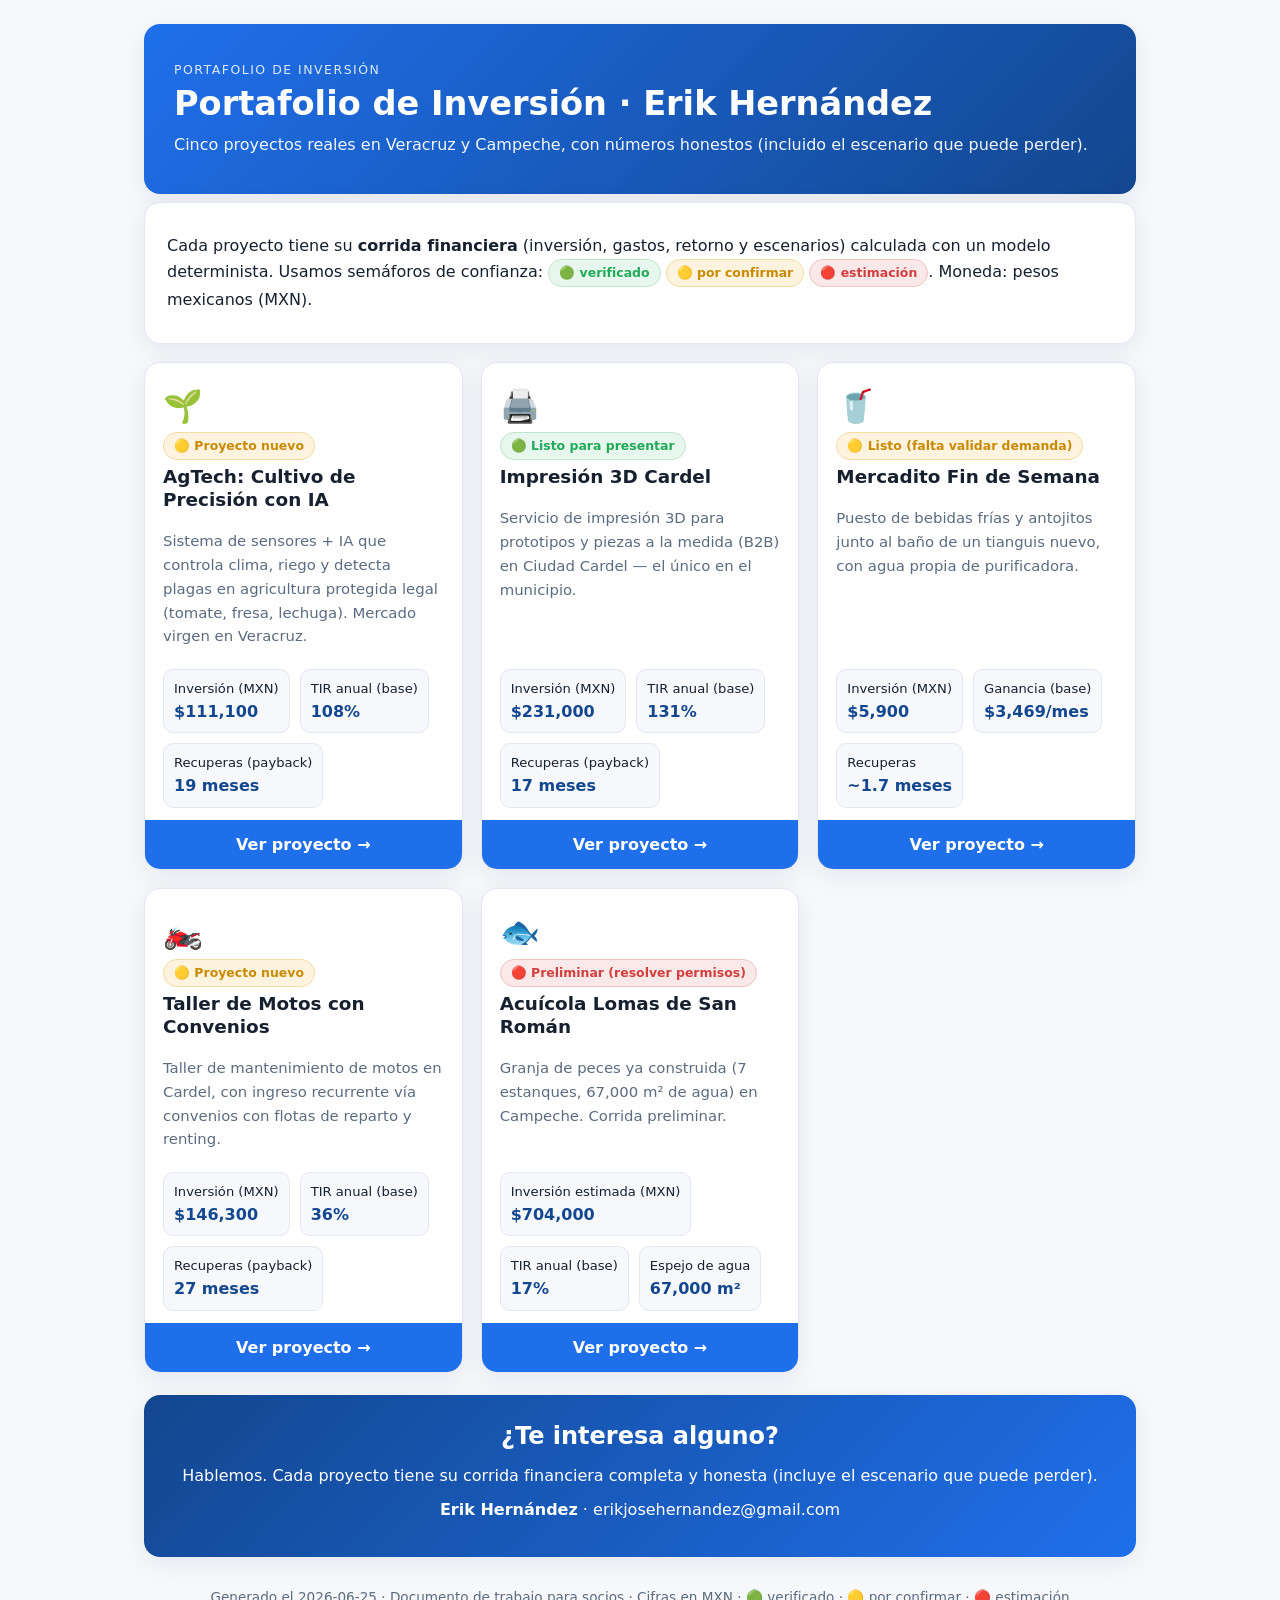
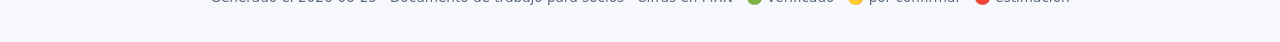
==== index.html @ 99f394a2 "Sitio del portafolio de inversión: homepage + 5 landings con corridas financieras Co-Authored-By: Cl" ====
<!DOCTYPE html>
<html lang="es">
<head>
<meta charset="UTF-8">
<meta name="viewport" content="width=device-width, initial-scale=1.0">
<title>Portafolio de Inversión · Erik Hernández</title>
<link rel="stylesheet" href="assets/style.css">
</head>
<body>
<div class="wrap">
<header class="hero">
  <p class="eyebrow">Portafolio de inversión</p>
  <h1>Portafolio de Inversión · Erik Hernández</h1>
  <p>Cinco proyectos reales en Veracruz y Campeche, con números honestos (incluido el escenario que puede perder).</p>
</header><div class="card seccion"><p>Cada proyecto tiene su <b>corrida financiera</b> (inversión, gastos, retorno y escenarios) calculada con un modelo determinista. Usamos semáforos de confianza: <span class='badge b-green'>🟢 verificado</span> <span class='badge b-yellow'>🟡 por confirmar</span> <span class='badge b-red'>🔴 estimación</span>. Moneda: pesos mexicanos (MXN).</p></div><div class="proyectos"><div class="proyecto">
  <div class="top">
    <div class="emoji">🌱</div>
    <span class="badge b-yellow">🟡 Proyecto nuevo</span>
    <h3>AgTech: Cultivo de Precisión con IA</h3>
  </div>
  <p class="resumen">Sistema de sensores + IA que controla clima, riego y detecta plagas en agricultura protegida legal (tomate, fresa, lechuga). Mercado virgen en Veracruz.</p>
  <div class="nums"><div class="mini">Inversión (MXN)<b>$111,100</b></div><div class="mini">TIR anual (base)<b>108%</b></div><div class="mini">Recuperas (payback)<b>19 meses</b></div></div>
  <a class="go" href="html/agtech-cultivo-ia.html">Ver proyecto →</a>
</div><div class="proyecto">
  <div class="top">
    <div class="emoji">🖨️</div>
    <span class="badge b-green">🟢 Listo para presentar</span>
    <h3>Impresión 3D Cardel</h3>
  </div>
  <p class="resumen">Servicio de impresión 3D para prototipos y piezas a la medida (B2B) en Ciudad Cardel — el único en el municipio.</p>
  <div class="nums"><div class="mini">Inversión (MXN)<b>$231,000</b></div><div class="mini">TIR anual (base)<b>131%</b></div><div class="mini">Recuperas (payback)<b>17 meses</b></div></div>
  <a class="go" href="html/impresion-3d.html">Ver proyecto →</a>
</div><div class="proyecto">
  <div class="top">
    <div class="emoji">🥤</div>
    <span class="badge b-yellow">🟡 Listo (falta validar demanda)</span>
    <h3>Mercadito Fin de Semana</h3>
  </div>
  <p class="resumen">Puesto de bebidas frías y antojitos junto al baño de un tianguis nuevo, con agua propia de purificadora.</p>
  <div class="nums"><div class="mini">Inversión (MXN)<b>$5,900</b></div><div class="mini">Ganancia (base)<b>$3,469/mes</b></div><div class="mini">Recuperas<b>~1.7 meses</b></div></div>
  <a class="go" href="html/mercadito.html">Ver proyecto →</a>
</div><div class="proyecto">
  <div class="top">
    <div class="emoji">🏍️</div>
    <span class="badge b-yellow">🟡 Proyecto nuevo</span>
    <h3>Taller de Motos con Convenios</h3>
  </div>
  <p class="resumen">Taller de mantenimiento de motos en Cardel, con ingreso recurrente vía convenios con flotas de reparto y renting.</p>
  <div class="nums"><div class="mini">Inversión (MXN)<b>$146,300</b></div><div class="mini">TIR anual (base)<b>36%</b></div><div class="mini">Recuperas (payback)<b>27 meses</b></div></div>
  <a class="go" href="html/taller-motos.html">Ver proyecto →</a>
</div><div class="proyecto">
  <div class="top">
    <div class="emoji">🐟</div>
    <span class="badge b-red">🔴 Preliminar (resolver permisos)</span>
    <h3>Acuícola Lomas de San Román</h3>
  </div>
  <p class="resumen">Granja de peces ya construida (7 estanques, 67,000 m² de agua) en Campeche. Corrida preliminar.</p>
  <div class="nums"><div class="mini">Inversión estimada (MXN)<b>$704,000</b></div><div class="mini">TIR anual (base)<b>17%</b></div><div class="mini">Espejo de agua<b>67,000 m²</b></div></div>
  <a class="go" href="html/acuicola.html">Ver proyecto →</a>
</div></div><div class="cta">
  <h2>¿Te interesa alguno?</h2>
  <p>Hablemos. Cada proyecto tiene su corrida financiera completa y honesta (incluye el escenario que puede perder).</p>
  <p><b>Erik Hernández</b> · erikjosehernandez@gmail.com</p>
  
</div>
<footer>Generado el 2026-06-25 · Documento de trabajo para socios · Cifras en MXN ·
🟢 verificado · 🟡 por confirmar · 🔴 estimación</footer>
</div>
</body>
</html>
---- assets/style.css ----
/* ===========================================================
   Portafolio de Inversión — hoja de estilo única
   Tema claro, profesional, imprimible a PDF. Costo $0.
   =========================================================== */
:root{
  --bg:#f6f8fb; --panel:#ffffff; --ink:#16202e; --muted:#5b6b80;
  --line:#e2e8f2; --brand:#1f6feb; --brand-dk:#13478f;
  --green:#1faa59; --green-bg:#e8f7ee;
  --yellow:#c98a00; --yellow-bg:#fdf3df;
  --red:#d23f3f; --red-bg:#fbe9e9;
  --shadow:0 6px 24px rgba(20,40,80,.08);
  --radius:16px;
}
*{box-sizing:border-box}
html{scroll-behavior:smooth}
body{
  margin:0; background:var(--bg); color:var(--ink);
  font-family:"Segoe UI",system-ui,-apple-system,Roboto,Helvetica,Arial,sans-serif;
  line-height:1.6; font-size:16px;
}
.wrap{max-width:1040px; margin:0 auto; padding:24px}
a{color:var(--brand); text-decoration:none}
a:hover{text-decoration:underline}
h1,h2,h3{line-height:1.25; margin:.2em 0 .5em}
h1{font-size:2.1rem}
h2{font-size:1.5rem; margin-top:1.6em}
h3{font-size:1.15rem}
p{margin:.5em 0}
small,.muted{color:var(--muted)}

/* ---------- Encabezado / Hero ---------- */
.hero{
  background:linear-gradient(135deg,var(--brand) 0%,var(--brand-dk) 100%);
  color:#fff; border-radius:var(--radius); padding:34px 30px; box-shadow:var(--shadow);
}
.hero h1{margin:0 0 .2em; color:#fff}
.hero p{margin:.2em 0; opacity:.95}
.hero .eyebrow{text-transform:uppercase; letter-spacing:.12em; font-size:.78rem; opacity:.85}
.backlink{display:inline-block; margin:14px 0 4px; font-size:.92rem}

/* ---------- KPIs ---------- */
.kpi-grid{display:grid; grid-template-columns:repeat(auto-fit,minmax(150px,1fr)); gap:14px; margin:20px 0}
.kpi{background:var(--panel); border:1px solid var(--line); border-radius:14px; padding:16px; box-shadow:var(--shadow)}
.kpi b{display:block; font-size:1.6rem; color:var(--brand-dk); line-height:1.1}
.kpi span{display:block; color:var(--muted); font-size:.85rem; margin-top:4px}

/* ---------- Tarjetas ---------- */
.card{background:var(--panel); border:1px solid var(--line); border-radius:var(--radius); padding:22px; box-shadow:var(--shadow); margin:16px 0}
.seccion{margin-top:8px}

/* ---------- Tarjetas de proyecto (homepage) ---------- */
.proyectos{display:grid; grid-template-columns:repeat(auto-fit,minmax(300px,1fr)); gap:18px; margin-top:18px}
.proyecto{display:flex; flex-direction:column; background:var(--panel); border:1px solid var(--line); border-radius:var(--radius); box-shadow:var(--shadow); overflow:hidden; transition:transform .12s ease, box-shadow .12s ease}
.proyecto:hover{transform:translateY(-3px); box-shadow:0 12px 30px rgba(20,40,80,.14)}
.proyecto .top{padding:18px 18px 6px}
.proyecto .emoji{font-size:2rem}
.proyecto h3{margin:.3em 0}
.proyecto .resumen{color:var(--muted); font-size:.93rem; flex:1; padding:0 18px}
.proyecto .nums{display:flex; gap:10px; flex-wrap:wrap; padding:12px 18px}
.proyecto .mini{background:var(--bg); border:1px solid var(--line); border-radius:10px; padding:8px 10px; font-size:.82rem}
.proyecto .mini b{display:block; color:var(--brand-dk); font-size:1rem}
.proyecto .go{display:block; text-align:center; background:var(--brand); color:#fff; padding:12px; font-weight:600; margin-top:auto}
.proyecto .go:hover{background:var(--brand-dk); text-decoration:none}

/* ---------- Semáforos / badges ---------- */
.badge{display:inline-block; padding:3px 10px; border-radius:999px; font-size:.78rem; font-weight:600; border:1px solid transparent}
.b-green{background:var(--green-bg); color:var(--green); border-color:#bfe6cd}
.b-yellow{background:var(--yellow-bg); color:var(--yellow); border-color:#f3dca0}
.b-red{background:var(--red-bg); color:var(--red); border-color:#f1c2c2}
.b-blue{background:#e7f0fe; color:var(--brand-dk); border-color:#c5dbfb}

/* ---------- Tablas financieras ---------- */
table{width:100%; border-collapse:collapse; margin:12px 0; font-size:.94rem; background:var(--panel)}
th,td{padding:10px 12px; border-bottom:1px solid var(--line); text-align:left}
th{background:#eef3fb; color:var(--brand-dk); font-weight:600}
tr:last-child td{border-bottom:none}
td.num,th.num{text-align:right; font-variant-numeric:tabular-nums}
.fila-total td{font-weight:700; background:#f3f7fd}

/* ---------- Bloques especiales ---------- */
.alerta,.nota,.ok{border-radius:12px; padding:14px 16px; margin:14px 0; border-left:5px solid}
.alerta{background:var(--red-bg); border-color:var(--red)}
.nota{background:var(--yellow-bg); border-color:var(--yellow)}
.ok{background:var(--green-bg); border-color:var(--green)}

/* ---------- CTA socios ---------- */
.cta{background:linear-gradient(135deg,#13478f,#1f6feb); color:#fff; border-radius:var(--radius); padding:26px; text-align:center; box-shadow:var(--shadow); margin-top:22px}
.cta h2{color:#fff; margin-top:0}
.cta a{display:inline-block; background:#fff; color:var(--brand-dk); padding:12px 22px; border-radius:10px; font-weight:700; margin-top:8px}
.cta a:hover{text-decoration:none; opacity:.92}

/* ---------- Pie ---------- */
footer{color:var(--muted); font-size:.85rem; text-align:center; margin:30px 0 10px}

/* ---------- Impresión a PDF ---------- */
@media print{
  body{background:#fff; font-size:12px}
  .wrap{max-width:none; padding:0}
  .hero,.cta{background:#13478f !important; -webkit-print-color-adjust:exact; print-color-adjust:exact}
  .card,.kpi,.proyecto{box-shadow:none; break-inside:avoid}
  .proyecto .go,.backlink{display:none}
  a{color:var(--ink)}
}
@media (max-width:560px){ h1{font-size:1.7rem} .hero{padding:24px 20px} }
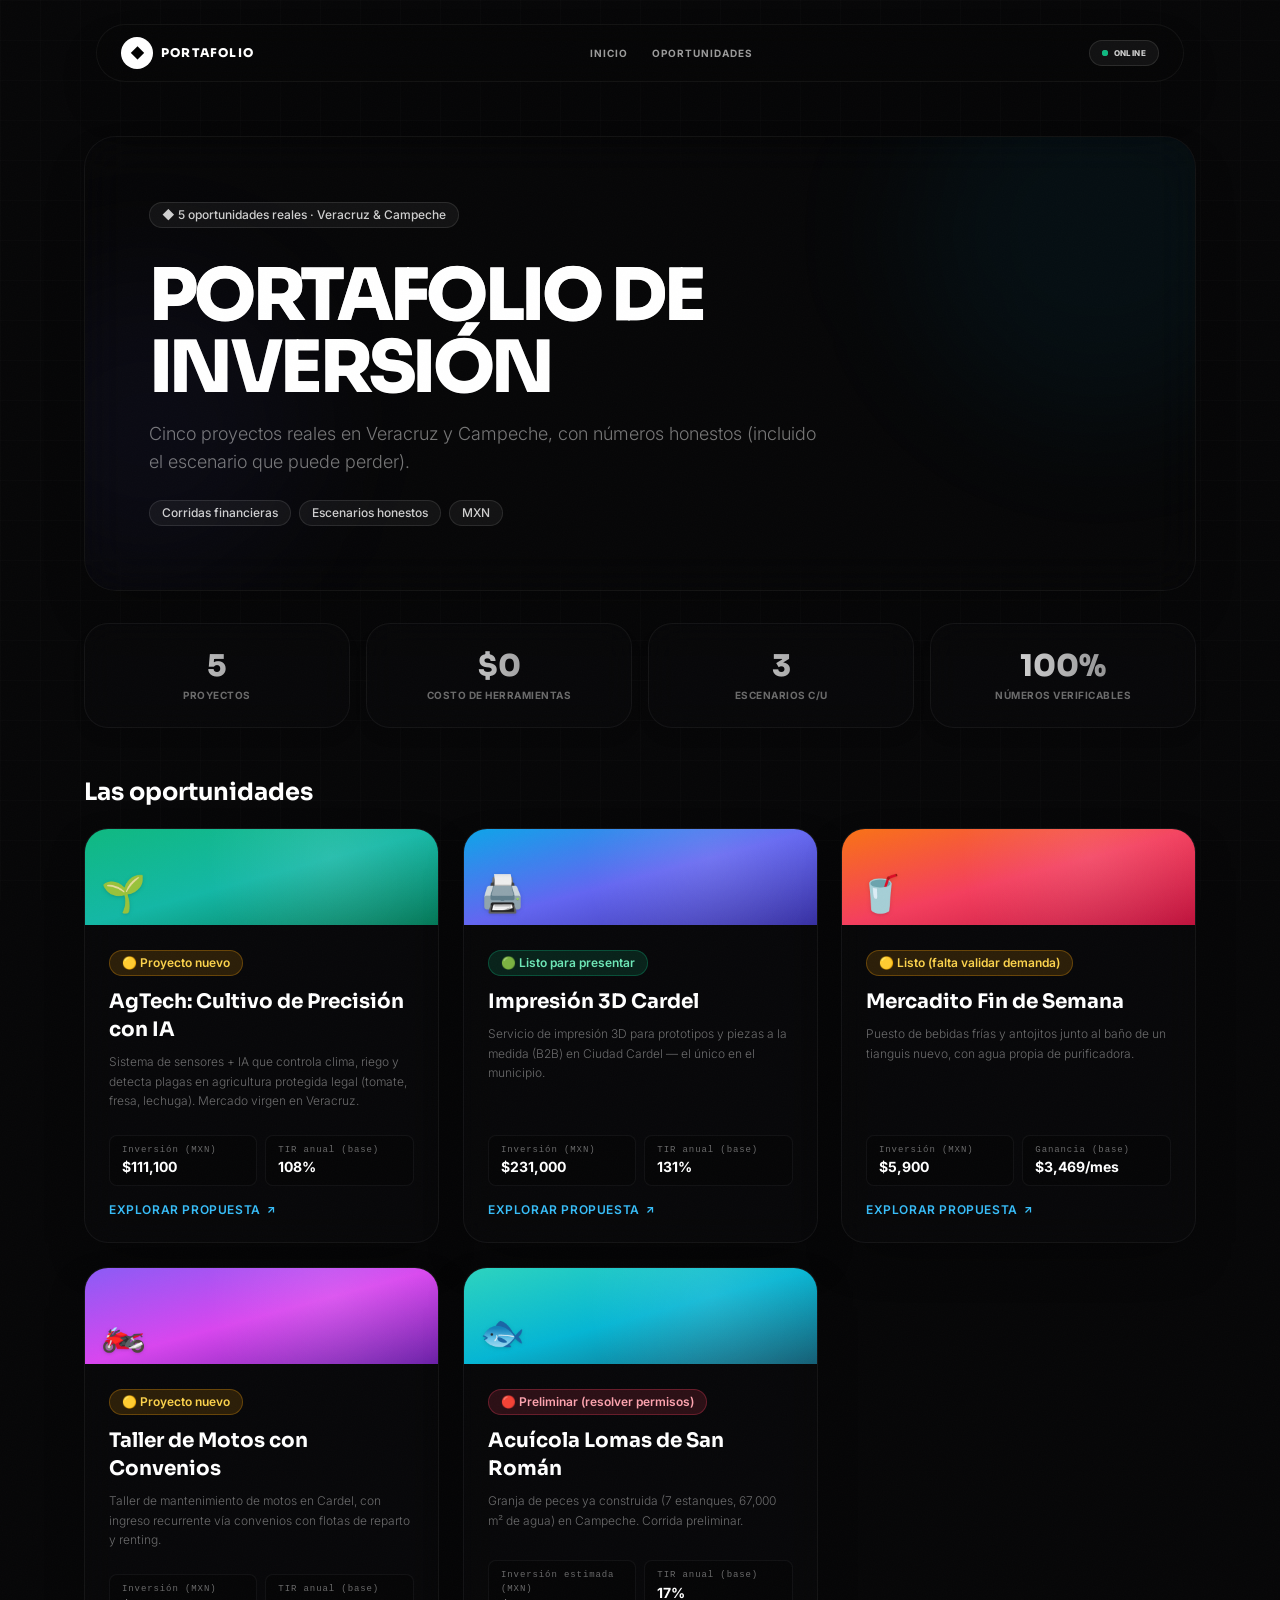
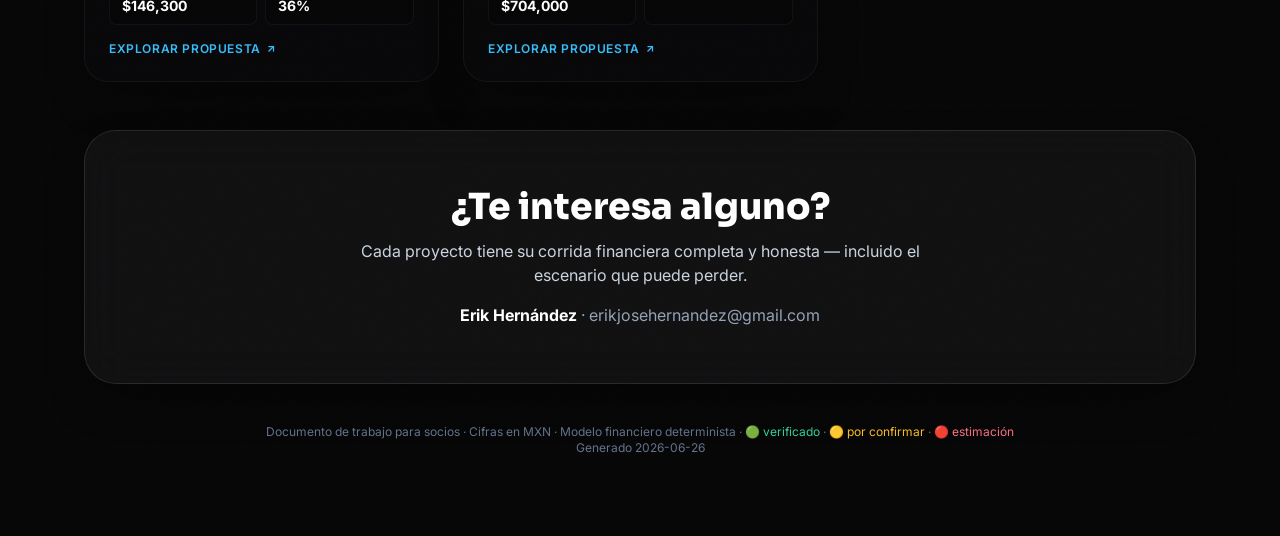
==== commit 0da6294c: "design: redeseno completo del sitio al estado del arte (spotlights, blueprint, noise, cursor magneti" ====
--- a/index.html
+++ b/index.html
@@ -1,70 +1,308 @@
-<!DOCTYPE html>
-<html lang="es">
-<head>
-<meta charset="UTF-8">
-<meta name="viewport" content="width=device-width, initial-scale=1.0">
-<title>Portafolio de Inversión · Erik Hernández</title>
-<link rel="stylesheet" href="assets/style.css">
-</head>
-<body>
-<div class="wrap">
-<header class="hero">
-  <p class="eyebrow">Portafolio de inversión</p>
-  <h1>Portafolio de Inversión · Erik Hernández</h1>
-  <p>Cinco proyectos reales en Veracruz y Campeche, con números honestos (incluido el escenario que puede perder).</p>
-</header><div class="card seccion"><p>Cada proyecto tiene su <b>corrida financiera</b> (inversión, gastos, retorno y escenarios) calculada con un modelo determinista. Usamos semáforos de confianza: <span class='badge b-green'>🟢 verificado</span> <span class='badge b-yellow'>🟡 por confirmar</span> <span class='badge b-red'>🔴 estimación</span>. Moneda: pesos mexicanos (MXN).</p></div><div class="proyectos"><div class="proyecto">
-  <div class="top">
-    <div class="emoji">🌱</div>
-    <span class="badge b-yellow">🟡 Proyecto nuevo</span>
-    <h3>AgTech: Cultivo de Precisión con IA</h3>
-  </div>
-  <p class="resumen">Sistema de sensores + IA que controla clima, riego y detecta plagas en agricultura protegida legal (tomate, fresa, lechuga). Mercado virgen en Veracruz.</p>
-  <div class="nums"><div class="mini">Inversión (MXN)<b>$111,100</b></div><div class="mini">TIR anual (base)<b>108%</b></div><div class="mini">Recuperas (payback)<b>19 meses</b></div></div>
-  <a class="go" href="html/agtech-cultivo-ia.html">Ver proyecto →</a>
-</div><div class="proyecto">
-  <div class="top">
-    <div class="emoji">🖨️</div>
-    <span class="badge b-green">🟢 Listo para presentar</span>
-    <h3>Impresión 3D Cardel</h3>
-  </div>
-  <p class="resumen">Servicio de impresión 3D para prototipos y piezas a la medida (B2B) en Ciudad Cardel — el único en el municipio.</p>
-  <div class="nums"><div class="mini">Inversión (MXN)<b>$231,000</b></div><div class="mini">TIR anual (base)<b>131%</b></div><div class="mini">Recuperas (payback)<b>17 meses</b></div></div>
-  <a class="go" href="html/impresion-3d.html">Ver proyecto →</a>
-</div><div class="proyecto">
-  <div class="top">
-    <div class="emoji">🥤</div>
-    <span class="badge b-yellow">🟡 Listo (falta validar demanda)</span>
-    <h3>Mercadito Fin de Semana</h3>
-  </div>
-  <p class="resumen">Puesto de bebidas frías y antojitos junto al baño de un tianguis nuevo, con agua propia de purificadora.</p>
-  <div class="nums"><div class="mini">Inversión (MXN)<b>$5,900</b></div><div class="mini">Ganancia (base)<b>$3,469/mes</b></div><div class="mini">Recuperas<b>~1.7 meses</b></div></div>
-  <a class="go" href="html/mercadito.html">Ver proyecto →</a>
-</div><div class="proyecto">
-  <div class="top">
-    <div class="emoji">🏍️</div>
-    <span class="badge b-yellow">🟡 Proyecto nuevo</span>
-    <h3>Taller de Motos con Convenios</h3>
-  </div>
-  <p class="resumen">Taller de mantenimiento de motos en Cardel, con ingreso recurrente vía convenios con flotas de reparto y renting.</p>
-  <div class="nums"><div class="mini">Inversión (MXN)<b>$146,300</b></div><div class="mini">TIR anual (base)<b>36%</b></div><div class="mini">Recuperas (payback)<b>27 meses</b></div></div>
-  <a class="go" href="html/taller-motos.html">Ver proyecto →</a>
-</div><div class="proyecto">
-  <div class="top">
-    <div class="emoji">🐟</div>
-    <span class="badge b-red">🔴 Preliminar (resolver permisos)</span>
-    <h3>Acuícola Lomas de San Román</h3>
-  </div>
-  <p class="resumen">Granja de peces ya construida (7 estanques, 67,000 m² de agua) en Campeche. Corrida preliminar.</p>
-  <div class="nums"><div class="mini">Inversión estimada (MXN)<b>$704,000</b></div><div class="mini">TIR anual (base)<b>17%</b></div><div class="mini">Espejo de agua<b>67,000 m²</b></div></div>
-  <a class="go" href="html/acuicola.html">Ver proyecto →</a>
-</div></div><div class="cta">
-  <h2>¿Te interesa alguno?</h2>
-  <p>Hablemos. Cada proyecto tiene su corrida financiera completa y honesta (incluye el escenario que puede perder).</p>
-  <p><b>Erik Hernández</b> · erikjosehernandez@gmail.com</p>
-  
-</div>
-<footer>Generado el 2026-06-25 · Documento de trabajo para socios · Cifras en MXN ·
-🟢 verificado · 🟡 por confirmar · 🔴 estimación</footer>
-</div>
-</body>
-</html>
+<!DOCTYPE html><html lang="es"><head>
+<meta charset="UTF-8"><meta name="viewport" content="width=device-width, initial-scale=1.0">
+<title>Portafolio de Inversión · Erik Hernández</title><link rel="preconnect" href="https://fonts.googleapis.com"><link rel="preconnect" href="https://fonts.gstatic.com" crossorigin><link href="https://fonts.googleapis.com/css2?family=Inter:wght@300;400;500;600;700&family=Sora:wght@700;800;900&display=swap" rel="stylesheet">
+<link rel="stylesheet" href="assets/tw.css">
+<style>
+  body {
+    background-color: #070708;
+    background-image: 
+      linear-gradient(to right, rgba(255, 255, 255, 0.012) 1px, transparent 1px),
+      linear-gradient(to bottom, rgba(255, 255, 255, 0.012) 1px, transparent 1px);
+    background-size: 40px 40px;
+    cursor: none;
+    content-visibility: auto;
+  }
+  .noise-overlay {
+    position: fixed;
+    top: 0;
+    left: 0;
+    width: 100%;
+    height: 100%;
+    z-index: 9999;
+    pointer-events: none;
+    opacity: 0.015;
+  }
+  .custom-cursor {
+    position: fixed;
+    top: 0;
+    left: 0;
+    width: 32px;
+    height: 32px;
+    border: 1px solid rgba(255, 255, 255, 0.3);
+    border-radius: 50%;
+    pointer-events: none;
+    z-index: 10000;
+    transform: translate3d(-100px, -100px, 0);
+    transition: width 0.3s cubic-bezier(0.16, 1, 0.3, 1), 
+                height 0.3s cubic-bezier(0.16, 1, 0.3, 1), 
+                background-color 0.3s cubic-bezier(0.16, 1, 0.3, 1), 
+                border-color 0.3s cubic-bezier(0.16, 1, 0.3, 1);
+    will-change: transform;
+    transform-style: preserve-3d;
+  }
+  @media (max-width: 768px) {
+    .custom-cursor { display: none !important; }
+    body { cursor: auto !important; }
+  }
+  .custom-cursor.hover {
+    width: 58px;
+    height: 58px;
+    background-color: #ffffff;
+    border-color: transparent;
+    mix-blend-mode: difference;
+  }
+  .bento-card, .project-card, .premium-card, .card {
+    position: relative;
+    background: rgba(13, 13, 15, 0.45);
+    backdrop-filter: blur(16px);
+    -webkit-backdrop-filter: blur(16px);
+    border: 1px solid rgba(255, 255, 255, 0.05) !important;
+    border-radius: 1.5rem;
+    overflow: hidden;
+    transition: border-color 0.5s cubic-bezier(0.16, 1, 0.3, 1), 
+                transform 0.4s cubic-bezier(0.16, 1, 0.3, 1);
+    transform-style: preserve-3d;
+    transform: translate3d(0,0,0);
+    will-change: transform;
+  }
+  .bento-card:hover, .project-card:hover, .premium-card:hover, .card:hover {
+    border-color: rgba(255, 255, 255, 0.1) !important;
+    transform: translateY(-4px) translate3d(0,0,0);
+  }
+  .bento-card::before, .project-card::before, .premium-card::before, .card::before {
+    content: '';
+    position: absolute;
+    top: 0;
+    left: 0;
+    right: 0;
+    bottom: 0;
+    border-radius: 1.5rem;
+    background: radial-gradient(350px circle at var(--mouse-x, -999px) var(--mouse-y, -999px), rgba(139, 92, 246, 0.1), transparent 80%);
+    z-index: 0;
+    pointer-events: none;
+    opacity: 0;
+    transition: opacity 0.5s ease;
+    will-change: opacity;
+  }
+  .bento-card:hover::before, .project-card:hover::before, .premium-card:hover::before, .card:hover::before {
+    opacity: 1;
+  }
+  .reveal {
+    opacity: 0;
+    transform: translateY(20px);
+    transition: opacity 0.8s cubic-bezier(0.16, 1, 0.3, 1), transform 0.8s cubic-bezier(0.16, 1, 0.3, 1);
+  }
+  .reveal.active {
+    opacity: 1;
+    transform: translateY(0);
+  }
+</style>
+</head><body class="min-h-screen text-neutral-200 antialiased overflow-x-hidden selection:bg-white/10 selection:text-white pb-10">
+  <!-- Noise Overlay -->
+  <svg class="noise-overlay" xmlns="http://www.w3.org/2000/svg">
+    <filter id="noiseFilter">
+      <feTurbulence type="fractalNoise" baseFrequency="0.8" numOctaves="3" stitchTiles="stitch"/>
+    </filter>
+    <rect width="100%" height="100%" filter="url(#noiseFilter)"/>
+  </svg>
+  <!-- Custom Cursor -->
+  <div id="custom-cursor" class="custom-cursor"></div>
+  <header class="fixed top-6 left-0 right-0 z-50 px-4 md:px-8 max-w-6xl mx-auto">
+  <nav class="backdrop-blur-md bg-[#070708]/60 border border-white/5 rounded-full py-3 px-6 flex items-center justify-between shadow-2xl transition-all duration-300 hover:border-white/10">
+    <div class="flex items-center gap-2">
+      <div class="w-8 h-8 rounded-full bg-white flex items-center justify-center">
+        <span class="font-black text-black text-sm">◆</span>
+      </div>
+      <a href="index.html" class="font-display font-extrabold text-white text-xs tracking-widest uppercase">Portafolio</a>
+    </div>
+    <div class="hidden md:flex items-center gap-6 text-[10px] font-bold uppercase tracking-widest text-white/60">
+      <a href="index.html" class="hover:text-white transition">Inicio</a>
+      <a href="index.html#oportunidades" class="hover:text-white transition">Oportunidades</a>
+    </div>
+    <div class="flex items-center gap-1.5 bg-white/5 border border-white/10 rounded-full py-1.5 px-3">
+      <span class="relative flex h-1.5 w-1.5">
+        <span class="animate-ping absolute inline-flex h-full w-full rounded-full bg-emerald-400 opacity-75"></span>
+        <span class="relative inline-flex rounded-full h-1.5 w-1.5 bg-emerald-500"></span>
+      </span>
+      <span class="text-[8px] uppercase tracking-wider font-extrabold text-white/80">Online</span>
+    </div>
+  </nav>
+</header><main class="max-w-6xl mx-auto px-5 pt-28"><section class="relative overflow-hidden rounded-[2rem] mt-6 p-10 md:p-16 bg-neutral-950/20 backdrop-blur-xl border border-white/5 shadow-2xl reveal">
+  <div class="absolute -right-24 -top-24 w-96 h-96 rounded-full bg-sky-500/5 blur-3xl"></div>
+  <div class="absolute -left-24 bottom-0 w-80 h-80 rounded-full bg-indigo-500/5 blur-3xl"></div>
+  <div class="relative max-w-3xl">
+    <span class="chip bg-white/5 border-white/10 text-white/80 mb-4 inline-block">◆ 5 oportunidades reales · Veracruz & Campeche</span>
+    <h1 class="text-4xl md:text-7xl font-black text-white mt-4 tracking-tighter leading-[1.05] font-display uppercase text-transparent bg-clip-text bg-gradient-to-b from-white to-[#f4f4f5]/30">
+      PORTAFOLIO DE<br>INVERSIÓN
+    </h1>
+    <p class="text-white/45 text-lg mt-4 max-w-2xl font-light">Cinco proyectos reales en Veracruz y Campeche, con números honestos (incluido el escenario que puede perder).</p>
+    <div class="mt-6 flex flex-wrap gap-2">
+      <span class="chip bg-white/5 border-white/10 text-white/80">Corridas financieras</span>
+      <span class="chip bg-white/5 border-white/10 text-white/80">Escenarios honestos</span>
+      <span class="chip bg-white/5 border-white/10 text-white/80">MXN</span>
+    </div>
+  </div></section><div class="grid grid-cols-2 md:grid-cols-4 gap-4 mt-8">
+  <div class="card px-5 py-6 text-center shadow-lg"><div class="text-3xl font-display font-black text-transparent bg-clip-text bg-gradient-to-r from-white to-[#f4f4f5]/40">5</div><div class="text-[10px] font-bold uppercase tracking-wider text-white/40 mt-1">proyectos</div></div><div class="card px-5 py-6 text-center shadow-lg"><div class="text-3xl font-display font-black text-transparent bg-clip-text bg-gradient-to-r from-white to-[#f4f4f5]/40">$0</div><div class="text-[10px] font-bold uppercase tracking-wider text-white/40 mt-1">costo de herramientas</div></div>
+  <div class="card px-5 py-6 text-center shadow-lg"><div class="text-3xl font-display font-black text-transparent bg-clip-text bg-gradient-to-r from-white to-[#f4f4f5]/40">3</div><div class="text-[10px] font-bold uppercase tracking-wider text-white/40 mt-1">escenarios c/u</div></div><div class="card px-5 py-6 text-center shadow-lg"><div class="text-3xl font-display font-black text-transparent bg-clip-text bg-gradient-to-r from-white to-[#f4f4f5]/40">100%</div><div class="text-[10px] font-bold uppercase tracking-wider text-white/40 mt-1">números verificables</div></div></div><h2 class="text-2xl font-bold text-white mt-12 mb-5">Las oportunidades</h2><div class="grid md:grid-cols-2 lg:grid-cols-3 gap-6"><a href="html/agtech-cultivo-ia.html" class="group card overflow-hidden flex flex-col justify-between hover:shadow-2xl transition duration-300 min-h-[350px]">
+  <div>
+    <div class="h-24 bg-gradient-to-br from-emerald-500 via-teal-500 to-emerald-700 relative">
+      <div class="absolute inset-0 opacity-10 bg-[radial-gradient(circle_at_70%_30%,#fff,transparent_50%)]"></div>
+      <div class="absolute bottom-3 left-4 text-4xl drop-shadow">🌱</div>
+    </div>
+    <div class="p-6">
+      <span class="badge b-yellow">🟡 Proyecto nuevo</span>
+      <h3 class="text-xl font-bold text-white mt-3 group-hover:text-violet-400 transition font-display">AgTech: Cultivo de Precisión con IA</h3>
+      <p class="text-xs text-white/40 mt-2 line-clamp-3 leading-relaxed font-light">Sistema de sensores + IA que controla clima, riego y detecta plagas en agricultura protegida legal (tomate, fresa, lechuga). Mercado virgen en Veracruz.</p>
+    </div>
+  </div>
+  <div class="p-6 pt-0">
+    <div class="grid grid-cols-2 gap-2 mb-4"><div class="rounded-lg bg-[#070708]/80 border border-white/5 px-3 py-2"><div class="text-[9px] text-white/40 font-mono tracking-widest">Inversión (MXN)</div><div class="font-bold text-white text-sm">$111,100</div></div><div class="rounded-lg bg-[#070708]/80 border border-white/5 px-3 py-2"><div class="text-[9px] text-white/40 font-mono tracking-widest">TIR anual (base)</div><div class="font-bold text-white text-sm">108%</div></div></div>
+    <div class="text-sky-400 group-hover:text-sky-300 text-xs font-semibold tracking-wider uppercase flex items-center gap-1">
+      Explorar Propuesta
+      <svg class="group-hover:translate-x-0.5 group-hover:-translate-y-0.5 transition-transform duration-300" xmlns="http://www.w3.org/2000/svg" width="12" height="12" viewBox="0 0 24 24" fill="none" stroke="currentColor" stroke-width="2.5"><path d="M7 7h10v10"/><path d="M7 17 17 7"/></svg>
+    </div>
+  </div>
+</a><a href="html/impresion-3d.html" class="group card overflow-hidden flex flex-col justify-between hover:shadow-2xl transition duration-300 min-h-[350px]">
+  <div>
+    <div class="h-24 bg-gradient-to-br from-sky-500 via-indigo-500 to-indigo-800 relative">
+      <div class="absolute inset-0 opacity-10 bg-[radial-gradient(circle_at_70%_30%,#fff,transparent_50%)]"></div>
+      <div class="absolute bottom-3 left-4 text-4xl drop-shadow">🖨️</div>
+    </div>
+    <div class="p-6">
+      <span class="badge b-green">🟢 Listo para presentar</span>
+      <h3 class="text-xl font-bold text-white mt-3 group-hover:text-violet-400 transition font-display">Impresión 3D Cardel</h3>
+      <p class="text-xs text-white/40 mt-2 line-clamp-3 leading-relaxed font-light">Servicio de impresión 3D para prototipos y piezas a la medida (B2B) en Ciudad Cardel — el único en el municipio.</p>
+    </div>
+  </div>
+  <div class="p-6 pt-0">
+    <div class="grid grid-cols-2 gap-2 mb-4"><div class="rounded-lg bg-[#070708]/80 border border-white/5 px-3 py-2"><div class="text-[9px] text-white/40 font-mono tracking-widest">Inversión (MXN)</div><div class="font-bold text-white text-sm">$231,000</div></div><div class="rounded-lg bg-[#070708]/80 border border-white/5 px-3 py-2"><div class="text-[9px] text-white/40 font-mono tracking-widest">TIR anual (base)</div><div class="font-bold text-white text-sm">131%</div></div></div>
+    <div class="text-sky-400 group-hover:text-sky-300 text-xs font-semibold tracking-wider uppercase flex items-center gap-1">
+      Explorar Propuesta
+      <svg class="group-hover:translate-x-0.5 group-hover:-translate-y-0.5 transition-transform duration-300" xmlns="http://www.w3.org/2000/svg" width="12" height="12" viewBox="0 0 24 24" fill="none" stroke="currentColor" stroke-width="2.5"><path d="M7 7h10v10"/><path d="M7 17 17 7"/></svg>
+    </div>
+  </div>
+</a><a href="html/mercadito.html" class="group card overflow-hidden flex flex-col justify-between hover:shadow-2xl transition duration-300 min-h-[350px]">
+  <div>
+    <div class="h-24 bg-gradient-to-br from-orange-500 via-rose-500 to-rose-700 relative">
+      <div class="absolute inset-0 opacity-10 bg-[radial-gradient(circle_at_70%_30%,#fff,transparent_50%)]"></div>
+      <div class="absolute bottom-3 left-4 text-4xl drop-shadow">🥤</div>
+    </div>
+    <div class="p-6">
+      <span class="badge b-yellow">🟡 Listo (falta validar demanda)</span>
+      <h3 class="text-xl font-bold text-white mt-3 group-hover:text-violet-400 transition font-display">Mercadito Fin de Semana</h3>
+      <p class="text-xs text-white/40 mt-2 line-clamp-3 leading-relaxed font-light">Puesto de bebidas frías y antojitos junto al baño de un tianguis nuevo, con agua propia de purificadora.</p>
+    </div>
+  </div>
+  <div class="p-6 pt-0">
+    <div class="grid grid-cols-2 gap-2 mb-4"><div class="rounded-lg bg-[#070708]/80 border border-white/5 px-3 py-2"><div class="text-[9px] text-white/40 font-mono tracking-widest">Inversión (MXN)</div><div class="font-bold text-white text-sm">$5,900</div></div><div class="rounded-lg bg-[#070708]/80 border border-white/5 px-3 py-2"><div class="text-[9px] text-white/40 font-mono tracking-widest">Ganancia (base)</div><div class="font-bold text-white text-sm">$3,469/mes</div></div></div>
+    <div class="text-sky-400 group-hover:text-sky-300 text-xs font-semibold tracking-wider uppercase flex items-center gap-1">
+      Explorar Propuesta
+      <svg class="group-hover:translate-x-0.5 group-hover:-translate-y-0.5 transition-transform duration-300" xmlns="http://www.w3.org/2000/svg" width="12" height="12" viewBox="0 0 24 24" fill="none" stroke="currentColor" stroke-width="2.5"><path d="M7 7h10v10"/><path d="M7 17 17 7"/></svg>
+    </div>
+  </div>
+</a><a href="html/taller-motos.html" class="group card overflow-hidden flex flex-col justify-between hover:shadow-2xl transition duration-300 min-h-[350px]">
+  <div>
+    <div class="h-24 bg-gradient-to-br from-violet-500 via-fuchsia-500 to-purple-800 relative">
+      <div class="absolute inset-0 opacity-10 bg-[radial-gradient(circle_at_70%_30%,#fff,transparent_50%)]"></div>
+      <div class="absolute bottom-3 left-4 text-4xl drop-shadow">🏍️</div>
+    </div>
+    <div class="p-6">
+      <span class="badge b-yellow">🟡 Proyecto nuevo</span>
+      <h3 class="text-xl font-bold text-white mt-3 group-hover:text-violet-400 transition font-display">Taller de Motos con Convenios</h3>
+      <p class="text-xs text-white/40 mt-2 line-clamp-3 leading-relaxed font-light">Taller de mantenimiento de motos en Cardel, con ingreso recurrente vía convenios con flotas de reparto y renting.</p>
+    </div>
+  </div>
+  <div class="p-6 pt-0">
+    <div class="grid grid-cols-2 gap-2 mb-4"><div class="rounded-lg bg-[#070708]/80 border border-white/5 px-3 py-2"><div class="text-[9px] text-white/40 font-mono tracking-widest">Inversión (MXN)</div><div class="font-bold text-white text-sm">$146,300</div></div><div class="rounded-lg bg-[#070708]/80 border border-white/5 px-3 py-2"><div class="text-[9px] text-white/40 font-mono tracking-widest">TIR anual (base)</div><div class="font-bold text-white text-sm">36%</div></div></div>
+    <div class="text-sky-400 group-hover:text-sky-300 text-xs font-semibold tracking-wider uppercase flex items-center gap-1">
+      Explorar Propuesta
+      <svg class="group-hover:translate-x-0.5 group-hover:-translate-y-0.5 transition-transform duration-300" xmlns="http://www.w3.org/2000/svg" width="12" height="12" viewBox="0 0 24 24" fill="none" stroke="currentColor" stroke-width="2.5"><path d="M7 7h10v10"/><path d="M7 17 17 7"/></svg>
+    </div>
+  </div>
+</a><a href="html/acuicola.html" class="group card overflow-hidden flex flex-col justify-between hover:shadow-2xl transition duration-300 min-h-[350px]">
+  <div>
+    <div class="h-24 bg-gradient-to-br from-teal-400 via-cyan-500 to-cyan-800 relative">
+      <div class="absolute inset-0 opacity-10 bg-[radial-gradient(circle_at_70%_30%,#fff,transparent_50%)]"></div>
+      <div class="absolute bottom-3 left-4 text-4xl drop-shadow">🐟</div>
+    </div>
+    <div class="p-6">
+      <span class="badge b-red">🔴 Preliminar (resolver permisos)</span>
+      <h3 class="text-xl font-bold text-white mt-3 group-hover:text-violet-400 transition font-display">Acuícola Lomas de San Román</h3>
+      <p class="text-xs text-white/40 mt-2 line-clamp-3 leading-relaxed font-light">Granja de peces ya construida (7 estanques, 67,000 m² de agua) en Campeche. Corrida preliminar.</p>
+    </div>
+  </div>
+  <div class="p-6 pt-0">
+    <div class="grid grid-cols-2 gap-2 mb-4"><div class="rounded-lg bg-[#070708]/80 border border-white/5 px-3 py-2"><div class="text-[9px] text-white/40 font-mono tracking-widest">Inversión estimada (MXN)</div><div class="font-bold text-white text-sm">$704,000</div></div><div class="rounded-lg bg-[#070708]/80 border border-white/5 px-3 py-2"><div class="text-[9px] text-white/40 font-mono tracking-widest">TIR anual (base)</div><div class="font-bold text-white text-sm">17%</div></div></div>
+    <div class="text-sky-400 group-hover:text-sky-300 text-xs font-semibold tracking-wider uppercase flex items-center gap-1">
+      Explorar Propuesta
+      <svg class="group-hover:translate-x-0.5 group-hover:-translate-y-0.5 transition-transform duration-300" xmlns="http://www.w3.org/2000/svg" width="12" height="12" viewBox="0 0 24 24" fill="none" stroke="currentColor" stroke-width="2.5"><path d="M7 7h10v10"/><path d="M7 17 17 7"/></svg>
+    </div>
+  </div>
+</a></div><section class="rounded-[2rem] mt-12 p-10 md:p-14 text-center glass shadow-card">
+  <h2 class="text-2xl md:text-4xl font-extrabold text-white">¿Te interesa alguno?</h2>
+  <p class="text-slate-300 mt-3 max-w-xl mx-auto">Cada proyecto tiene su corrida financiera completa y honesta — incluido el escenario que puede perder.</p>
+  <p class="text-slate-400 mt-4"><b class="text-white">Erik Hernández</b> · erikjosehernandez@gmail.com</p></section></main><footer class="max-w-6xl mx-auto px-5 py-10 text-center text-xs text-slate-500">
+  Documento de trabajo para socios · Cifras en MXN · Modelo financiero determinista ·
+  <span class="text-emerald-400">🟢 verificado</span> · <span class="text-amber-400">🟡 por confirmar</span> ·
+  <span class="text-rose-400">🔴 estimación</span><br>Generado 2026-06-26</footer>
+  <script>
+    // Cursor magnético
+    const cursor = document.getElementById('custom-cursor');
+    if (cursor) {
+      let mouse = { x: -100, y: -100 };
+      let pos = { x: -100, y: -100 };
+      const speed = 0.15;
+      document.addEventListener('mousemove', (e) => {
+        mouse.x = e.clientX;
+        mouse.y = e.clientY;
+      });
+      function animateCursor() {
+        const dx = mouse.x - pos.x;
+        const dy = mouse.y - pos.y;
+        pos.x += dx * speed;
+        pos.y += dy * speed;
+        const size = cursor.classList.contains('hover') ? 58 : 32;
+        cursor.style.transform = `translate3d(${pos.x - size/2}px, ${pos.y - size/2}px, 0)`;
+        requestAnimationFrame(animateCursor);
+      }
+      requestAnimationFrame(animateCursor);
+      
+      const setupHover = () => {
+        const interactives = document.querySelectorAll('a, button, [role="button"], .interactive-element');
+        interactives.forEach(el => {
+          el.addEventListener('mouseenter', () => cursor.classList.add('hover'));
+          el.addEventListener('mouseleave', () => cursor.classList.remove('hover'));
+        });
+      };
+      setupHover();
+    }
+    // Spotlight
+    const cards = document.querySelectorAll('.bento-card, .project-card, .premium-card, .card');
+    cards.forEach(card => {
+      let frameId = null;
+      card.addEventListener('mousemove', (e) => {
+        const rect = card.getBoundingClientRect();
+        const x = e.clientX - rect.left;
+        const y = e.clientY - rect.top;
+        if (frameId) cancelAnimationFrame(frameId);
+        frameId = requestAnimationFrame(() => {
+          card.style.setProperty('--mouse-x', `${x}px`);
+          card.style.setProperty('--mouse-y', `${y}px`);
+        });
+      });
+      card.addEventListener('mouseleave', () => {
+        if (frameId) cancelAnimationFrame(frameId);
+        requestAnimationFrame(() => {
+          card.style.removeProperty('--mouse-x');
+          card.style.removeProperty('--mouse-y');
+        });
+      });
+    });
+    // Revelar elementos
+    window.addEventListener('DOMContentLoaded', () => {
+      setTimeout(() => {
+        document.querySelectorAll('.reveal').forEach(el => el.classList.add('active'));
+      }, 100);
+    });
+  </script>
+</body></html>
--- a/assets/tw.css
+++ b/assets/tw.css
@@ -0,0 +1 @@
+*,:after,:before{--tw-border-spacing-x:0;--tw-border-spacing-y:0;--tw-translate-x:0;--tw-translate-y:0;--tw-rotate:0;--tw-skew-x:0;--tw-skew-y:0;--tw-scale-x:1;--tw-scale-y:1;--tw-pan-x: ;--tw-pan-y: ;--tw-pinch-zoom: ;--tw-scroll-snap-strictness:proximity;--tw-gradient-from-position: ;--tw-gradient-via-position: ;--tw-gradient-to-position: ;--tw-ordinal: ;--tw-slashed-zero: ;--tw-numeric-figure: ;--tw-numeric-spacing: ;--tw-numeric-fraction: ;--tw-ring-inset: ;--tw-ring-offset-width:0px;--tw-ring-offset-color:#fff;--tw-ring-color:rgba(59,130,246,.5);--tw-ring-offset-shadow:0 0 #0000;--tw-ring-shadow:0 0 #0000;--tw-shadow:0 0 #0000;--tw-shadow-colored:0 0 #0000;--tw-blur: ;--tw-brightness: ;--tw-contrast: ;--tw-grayscale: ;--tw-hue-rotate: ;--tw-invert: ;--tw-saturate: ;--tw-sepia: ;--tw-drop-shadow: ;--tw-backdrop-blur: ;--tw-backdrop-brightness: ;--tw-backdrop-contrast: ;--tw-backdrop-grayscale: ;--tw-backdrop-hue-rotate: ;--tw-backdrop-invert: ;--tw-backdrop-opacity: ;--tw-backdrop-saturate: ;--tw-backdrop-sepia: ;--tw-contain-size: ;--tw-contain-layout: ;--tw-contain-paint: ;--tw-contain-style: }::backdrop{--tw-border-spacing-x:0;--tw-border-spacing-y:0;--tw-translate-x:0;--tw-translate-y:0;--tw-rotate:0;--tw-skew-x:0;--tw-skew-y:0;--tw-scale-x:1;--tw-scale-y:1;--tw-pan-x: ;--tw-pan-y: ;--tw-pinch-zoom: ;--tw-scroll-snap-strictness:proximity;--tw-gradient-from-position: ;--tw-gradient-via-position: ;--tw-gradient-to-position: ;--tw-ordinal: ;--tw-slashed-zero: ;--tw-numeric-figure: ;--tw-numeric-spacing: ;--tw-numeric-fraction: ;--tw-ring-inset: ;--tw-ring-offset-width:0px;--tw-ring-offset-color:#fff;--tw-ring-color:rgba(59,130,246,.5);--tw-ring-offset-shadow:0 0 #0000;--tw-ring-shadow:0 0 #0000;--tw-shadow:0 0 #0000;--tw-shadow-colored:0 0 #0000;--tw-blur: ;--tw-brightness: ;--tw-contrast: ;--tw-grayscale: ;--tw-hue-rotate: ;--tw-invert: ;--tw-saturate: ;--tw-sepia: ;--tw-drop-shadow: ;--tw-backdrop-blur: ;--tw-backdrop-brightness: ;--tw-backdrop-contrast: ;--tw-backdrop-grayscale: ;--tw-backdrop-hue-rotate: ;--tw-backdrop-invert: ;--tw-backdrop-opacity: ;--tw-backdrop-saturate: ;--tw-backdrop-sepia: ;--tw-contain-size: ;--tw-contain-layout: ;--tw-contain-paint: ;--tw-contain-style: }/*! tailwindcss v3.4.17 | MIT License | https://tailwindcss.com*/*,:after,:before{box-sizing:border-box;border:0 solid #e5e7eb}:after,:before{--tw-content:""}:host,html{line-height:1.5;-webkit-text-size-adjust:100%;-moz-tab-size:4;-o-tab-size:4;tab-size:4;font-family:Inter,system-ui,sans-serif;font-feature-settings:normal;font-variation-settings:normal;-webkit-tap-highlight-color:transparent}body{margin:0;line-height:inherit}hr{height:0;color:inherit;border-top-width:1px}abbr:where([title]){-webkit-text-decoration:underline dotted;text-decoration:underline dotted}h1,h2,h3,h4,h5,h6{font-size:inherit;font-weight:inherit}a{color:inherit;text-decoration:inherit}b,strong{font-weight:bolder}code,kbd,pre,samp{font-family:ui-monospace,SFMono-Regular,Menlo,Monaco,Consolas,Liberation Mono,Courier New,monospace;font-feature-settings:normal;font-variation-settings:normal;font-size:1em}small{font-size:80%}sub,sup{font-size:75%;line-height:0;position:relative;vertical-align:baseline}sub{bottom:-.25em}sup{top:-.5em}table{text-indent:0;border-color:inherit;border-collapse:collapse}button,input,optgroup,select,textarea{font-family:inherit;font-feature-settings:inherit;font-variation-settings:inherit;font-size:100%;font-weight:inherit;line-height:inherit;letter-spacing:inherit;color:inherit;margin:0;padding:0}button,select{text-transform:none}button,input:where([type=button]),input:where([type=reset]),input:where([type=submit]){-webkit-appearance:button;background-color:transparent;background-image:none}:-moz-focusring{outline:auto}:-moz-ui-invalid{box-shadow:none}progress{vertical-align:baseline}::-webkit-inner-spin-button,::-webkit-outer-spin-button{height:auto}[type=search]{-webkit-appearance:textfield;outline-offset:-2px}::-webkit-search-decoration{-webkit-appearance:none}::-webkit-file-upload-button{-webkit-appearance:button;font:inherit}summary{display:list-item}blockquote,dd,dl,figure,h1,h2,h3,h4,h5,h6,hr,p,pre{margin:0}fieldset{margin:0}fieldset,legend{padding:0}menu,ol,ul{list-style:none;margin:0;padding:0}dialog{padding:0}textarea{resize:vertical}input::-moz-placeholder,textarea::-moz-placeholder{opacity:1;color:#9ca3af}input::placeholder,textarea::placeholder{opacity:1;color:#9ca3af}[role=button],button{cursor:pointer}:disabled{cursor:default}audio,canvas,embed,iframe,img,object,svg,video{display:block;vertical-align:middle}img,video{max-width:100%;height:auto}[hidden]:where(:not([hidden=until-found])){display:none}html{scroll-behavior:smooth}body{--tw-bg-opacity:1;background-color:rgb(2 6 23/var(--tw-bg-opacity,1));color:rgb(203 213 225/var(--tw-text-opacity,1));-webkit-font-smoothing:antialiased;-moz-osx-font-smoothing:grayscale;background-image:radial-gradient(60rem 60rem at 15% -10%,rgba(56,189,248,.1),transparent 60%),radial-gradient(50rem 50rem at 100% 0,rgba(99,102,241,.12),transparent 55%);background-attachment:fixed}body,h1,h2,h3,h4{--tw-text-opacity:1}h1,h2,h3,h4{font-family:Sora,Inter,sans-serif;color:rgb(255 255 255/var(--tw-text-opacity,1))}::-moz-selection{background-color:rgba(14,165,233,.3)}::selection{background-color:rgba(14,165,233,.3)}.card,.glass{background-color:hsla(0,0%,100%,.045);border:1px solid hsla(0,0%,100%,.1);-webkit-backdrop-filter:blur(22px);backdrop-filter:blur(22px)}.card{border-radius:1.5rem;box-shadow:0 20px 50px -20px rgba(0,0,0,.55)}.grad-text{-webkit-background-clip:text;background-clip:text;color:transparent}.badge{display:inline-flex;align-items:center;gap:.25rem;border-radius:9999px;border-width:1px;padding:.25rem .75rem;font-size:.75rem;line-height:1rem;font-weight:600}.b-green{border-color:rgba(16,185,129,.3);background-color:rgba(16,185,129,.15);--tw-text-opacity:1;color:rgb(110 231 183/var(--tw-text-opacity,1))}.b-yellow{border-color:rgba(245,158,11,.3);background-color:rgba(245,158,11,.15);--tw-text-opacity:1;color:rgb(252 211 77/var(--tw-text-opacity,1))}.b-red{border-color:rgba(244,63,94,.3);background-color:rgba(244,63,94,.15);--tw-text-opacity:1;color:rgb(253 164 175/var(--tw-text-opacity,1))}.b-blue{border-color:rgba(14,165,233,.3);background-color:rgba(14,165,233,.15);--tw-text-opacity:1;color:rgb(125 211 252/var(--tw-text-opacity,1))}.chip{display:inline-flex;align-items:center;border-radius:9999px;border-width:1px;border-color:hsla(0,0%,100%,.15);background-color:hsla(0,0%,100%,.1);padding:.25rem .75rem;font-size:.75rem;line-height:1rem;font-weight:500;color:hsla(0,0%,100%,.9)}.btn{display:inline-flex;align-items:center;gap:.5rem;border-radius:.75rem;padding:.75rem 1.25rem;font-weight:600;transition-property:color,background-color,border-color,text-decoration-color,fill,stroke,opacity,box-shadow,transform,filter,-webkit-backdrop-filter;transition-property:color,background-color,border-color,text-decoration-color,fill,stroke,opacity,box-shadow,transform,filter,backdrop-filter;transition-property:color,background-color,border-color,text-decoration-color,fill,stroke,opacity,box-shadow,transform,filter,backdrop-filter,-webkit-backdrop-filter;transition-timing-function:cubic-bezier(.4,0,.2,1);transition-duration:.15s}.ptable{width:100%;border-collapse:collapse;font-size:.875rem;line-height:1.25rem}.ptable th{border-bottom-width:1px;border-color:hsla(0,0%,100%,.1);padding:.625rem .75rem;text-align:left;font-weight:600;color:rgba(125,211,252,.8)}.ptable td{border-bottom-width:1px;border-color:hsla(0,0%,100%,.05);padding:.625rem .75rem}.ptable tr:last-child td{border-bottom-width:0}.num{text-align:right;--tw-numeric-spacing:tabular-nums;font-variant-numeric:var(--tw-ordinal) var(--tw-slashed-zero) var(--tw-numeric-figure) var(--tw-numeric-spacing) var(--tw-numeric-fraction)}.rlist li{position:relative;border-bottom:1px;border-color:hsla(0,0%,100%,.1);border-style:dashed;padding-top:.625rem;padding-bottom:.625rem;padding-left:1.5rem}.rlist li:last-child{border-bottom-width:0}.rlist li:before{content:"▸";position:absolute;left:.25rem;font-weight:700;--tw-text-opacity:1;color:rgb(56 189 248/var(--tw-text-opacity,1))}.fixed{position:fixed}.absolute{position:absolute}.relative{position:relative}.inset-0{inset:0}.-left-24{left:-6rem}.-left-4{left:-1rem}.-right-16{right:-4rem}.-right-24{right:-6rem}.-top-16{top:-4rem}.-top-24{top:-6rem}.-top-3{top:-.75rem}.bottom-0{bottom:0}.bottom-3{bottom:.75rem}.left-0{left:0}.left-4{left:1rem}.left-5{left:1.25rem}.right-0{right:0}.top-0{top:0}.top-6{top:1.5rem}.z-10{z-index:10}.z-50{z-index:50}.mx-auto{margin-left:auto;margin-right:auto}.my-5{margin-top:1.25rem;margin-bottom:1.25rem}.-mt-6{margin-top:-1.5rem}.mb-1{margin-bottom:.25rem}.mb-2{margin-bottom:.5rem}.mb-4{margin-bottom:1rem}.mb-5{margin-bottom:1.25rem}.mr-1{margin-right:.25rem}.mt-1{margin-top:.25rem}.mt-12{margin-top:3rem}.mt-2{margin-top:.5rem}.mt-3{margin-top:.75rem}.mt-4{margin-top:1rem}.mt-5{margin-top:1.25rem}.mt-6{margin-top:1.5rem}.mt-7{margin-top:1.75rem}.mt-8{margin-top:2rem}.line-clamp-3{overflow:hidden;display:-webkit-box;-webkit-box-orient:vertical;-webkit-line-clamp:3}.inline-block{display:inline-block}.flex{display:flex}.inline-flex{display:inline-flex}.table{display:table}.grid{display:grid}.hidden{display:none}.h-1{height:.25rem}.h-1\.5{height:.375rem}.h-24{height:6rem}.h-6{height:1.5rem}.h-72{height:18rem}.h-8{height:2rem}.h-80{height:20rem}.h-96{height:24rem}.h-auto{height:auto}.h-full{height:100%}.min-h-\[350px\]{min-height:350px}.min-h-screen{min-height:100vh}.w-1\.5{width:.375rem}.w-3\.5{width:.875rem}.w-72{width:18rem}.w-8{width:2rem}.w-80{width:20rem}.w-96{width:24rem}.w-full{width:100%}.max-w-2xl{max-width:42rem}.max-w-3xl{max-width:48rem}.max-w-5xl{max-width:64rem}.max-w-6xl{max-width:72rem}.max-w-xl{max-width:36rem}.transform{transform:translate(var(--tw-translate-x),var(--tw-translate-y)) rotate(var(--tw-rotate)) skewX(var(--tw-skew-x)) skewY(var(--tw-skew-y)) scaleX(var(--tw-scale-x)) scaleY(var(--tw-scale-y))}@keyframes fadeup{0%{opacity:0;transform:translateY(14px)}to{opacity:1;transform:translateY(0)}}.animate-fadeup{animation:fadeup .6s ease-out both}@keyframes floaty{0%,to{transform:translateY(0)}50%{transform:translateY(-6px)}}.animate-floaty{animation:floaty 6s ease-in-out infinite}@keyframes ping{75%,to{transform:scale(2);opacity:0}}.animate-ping{animation:ping 1s cubic-bezier(0,0,.2,1) infinite}.grid-cols-2{grid-template-columns:repeat(2,minmax(0,1fr))}.flex-col{flex-direction:column}.flex-wrap{flex-wrap:wrap}.place-items-center{place-items:center}.items-end{align-items:flex-end}.items-center{align-items:center}.justify-center{justify-content:center}.justify-between{justify-content:space-between}.gap-1{gap:.25rem}.gap-1\.5{gap:.375rem}.gap-2{gap:.5rem}.gap-3{gap:.75rem}.gap-4{gap:1rem}.gap-5{gap:1.25rem}.gap-6{gap:1.5rem}.space-y-1>:not([hidden])~:not([hidden]){--tw-space-y-reverse:0;margin-top:calc(.25rem*(1 - var(--tw-space-y-reverse)));margin-bottom:calc(.25rem*var(--tw-space-y-reverse))}.overflow-hidden{overflow:hidden}.overflow-x-auto{overflow-x:auto}.overflow-x-hidden{overflow-x:hidden}.rounded{border-radius:.25rem}.rounded-2xl{border-radius:1rem}.rounded-3xl{border-radius:1.5rem}.rounded-\[2rem\]{border-radius:2rem}.rounded-full{border-radius:9999px}.rounded-lg{border-radius:.5rem}.rounded-xl{border-radius:.75rem}.border{border-width:1px}.border-2{border-width:2px}.border-l{border-left-width:1px}.border-cyan-400\/60{border-color:rgba(34,211,238,.6)}.border-emerald-500\/25{border-color:rgba(16,185,129,.25)}.border-sky-500\/25{border-color:rgba(14,165,233,.25)}.border-white\/10{border-color:hsla(0,0%,100%,.1)}.border-white\/5{border-color:hsla(0,0%,100%,.05)}.bg-\[\#070708\]\/60{background-color:rgba(7,7,8,.6)}.bg-\[\#070708\]\/80{background-color:rgba(7,7,8,.8)}.bg-cyan-400\/10{background-color:rgba(34,211,238,.1)}.bg-emerald-400{--tw-bg-opacity:1;background-color:rgb(52 211 153/var(--tw-bg-opacity,1))}.bg-emerald-500{--tw-bg-opacity:1;background-color:rgb(16 185 129/var(--tw-bg-opacity,1))}.bg-emerald-500\/10{background-color:rgba(16,185,129,.1)}.bg-indigo-500\/5{background-color:rgba(99,102,241,.05)}.bg-neutral-950\/20{background-color:hsla(0,0%,4%,.2)}.bg-sky-400{--tw-bg-opacity:1;background-color:rgb(56 189 248/var(--tw-bg-opacity,1))}.bg-sky-500{--tw-bg-opacity:1;background-color:rgb(14 165 233/var(--tw-bg-opacity,1))}.bg-sky-500\/10{background-color:rgba(14,165,233,.1)}.bg-sky-500\/5{background-color:rgba(14,165,233,.05)}.bg-white{--tw-bg-opacity:1;background-color:rgb(255 255 255/var(--tw-bg-opacity,1))}.bg-white\/15{background-color:hsla(0,0%,100%,.15)}.bg-white\/5{background-color:hsla(0,0%,100%,.05)}.bg-\[radial-gradient\(circle_at_70\%_30\%\2c \#fff\2c transparent_50\%\)\]{background-image:radial-gradient(circle at 70% 30%,#fff,transparent 50%)}.bg-gradient-to-b{background-image:linear-gradient(to bottom,var(--tw-gradient-stops))}.bg-gradient-to-br{background-image:linear-gradient(to bottom right,var(--tw-gradient-stops))}.bg-gradient-to-r{background-image:linear-gradient(to right,var(--tw-gradient-stops))}.from-emerald-500{--tw-gradient-from:#10b981 var(--tw-gradient-from-position);--tw-gradient-to:rgba(16,185,129,0) var(--tw-gradient-to-position);--tw-gradient-stops:var(--tw-gradient-from),var(--tw-gradient-to)}.from-orange-500{--tw-gradient-from:#f97316 var(--tw-gradient-from-position);--tw-gradient-to:rgba(249,115,22,0) var(--tw-gradient-to-position);--tw-gradient-stops:var(--tw-gradient-from),var(--tw-gradient-to)}.from-sky-500{--tw-gradient-from:#0ea5e9 var(--tw-gradient-from-position);--tw-gradient-to:rgba(14,165,233,0) var(--tw-gradient-to-position);--tw-gradient-stops:var(--tw-gradient-from),var(--tw-gradient-to)}.from-teal-400{--tw-gradient-from:#2dd4bf var(--tw-gradient-from-position);--tw-gradient-to:rgba(45,212,191,0) var(--tw-gradient-to-position);--tw-gradient-stops:var(--tw-gradient-from),var(--tw-gradient-to)}.from-violet-500{--tw-gradient-from:#8b5cf6 var(--tw-gradient-from-position);--tw-gradient-to:rgba(139,92,246,0) var(--tw-gradient-to-position);--tw-gradient-stops:var(--tw-gradient-from),var(--tw-gradient-to)}.from-white{--tw-gradient-from:#fff var(--tw-gradient-from-position);--tw-gradient-to:hsla(0,0%,100%,0) var(--tw-gradient-to-position);--tw-gradient-stops:var(--tw-gradient-from),var(--tw-gradient-to)}.via-cyan-500{--tw-gradient-to:rgba(6,182,212,0) var(--tw-gradient-to-position);--tw-gradient-stops:var(--tw-gradient-from),#06b6d4 var(--tw-gradient-via-position),var(--tw-gradient-to)}.via-fuchsia-500{--tw-gradient-to:rgba(217,70,239,0) var(--tw-gradient-to-position);--tw-gradient-stops:var(--tw-gradient-from),#d946ef var(--tw-gradient-via-position),var(--tw-gradient-to)}.via-indigo-500{--tw-gradient-to:rgba(99,102,241,0) var(--tw-gradient-to-position);--tw-gradient-stops:var(--tw-gradient-from),#6366f1 var(--tw-gradient-via-position),var(--tw-gradient-to)}.via-rose-500{--tw-gradient-to:rgba(244,63,94,0) var(--tw-gradient-to-position);--tw-gradient-stops:var(--tw-gradient-from),#f43f5e var(--tw-gradient-via-position),var(--tw-gradient-to)}.via-teal-500{--tw-gradient-to:rgba(20,184,166,0) var(--tw-gradient-to-position);--tw-gradient-stops:var(--tw-gradient-from),#14b8a6 var(--tw-gradient-via-position),var(--tw-gradient-to)}.to-\[\#f4f4f5\]\/30{--tw-gradient-to:hsla(240,5%,96%,.3) var(--tw-gradient-to-position)}.to-\[\#f4f4f5\]\/40{--tw-gradient-to:hsla(240,5%,96%,.4) var(--tw-gradient-to-position)}.to-cyan-800{--tw-gradient-to:#155e75 var(--tw-gradient-to-position)}.to-emerald-700{--tw-gradient-to:#047857 var(--tw-gradient-to-position)}.to-indigo-800{--tw-gradient-to:#3730a3 var(--tw-gradient-to-position)}.to-purple-800{--tw-gradient-to:#6b21a8 var(--tw-gradient-to-position)}.to-rose-700{--tw-gradient-to:#be123c var(--tw-gradient-to-position)}.to-slate-400{--tw-gradient-to:#94a3b8 var(--tw-gradient-to-position)}.bg-clip-text{-webkit-background-clip:text;background-clip:text}.p-10{padding:2.5rem}.p-3{padding:.75rem}.p-4{padding:1rem}.p-5{padding:1.25rem}.p-6{padding:1.5rem}.p-8{padding:2rem}.px-1{padding-left:.25rem;padding-right:.25rem}.px-3{padding-left:.75rem;padding-right:.75rem}.px-4{padding-left:1rem;padding-right:1rem}.px-5{padding-left:1.25rem;padding-right:1.25rem}.px-6{padding-left:1.5rem;padding-right:1.5rem}.py-1\.5{padding-top:.375rem;padding-bottom:.375rem}.py-10{padding-top:2.5rem;padding-bottom:2.5rem}.py-2{padding-top:.5rem;padding-bottom:.5rem}.py-3{padding-top:.75rem;padding-bottom:.75rem}.py-4{padding-top:1rem;padding-bottom:1rem}.py-6{padding-top:1.5rem;padding-bottom:1.5rem}.pb-10{padding-bottom:2.5rem}.pb-16{padding-bottom:4rem}.pb-6{padding-bottom:1.5rem}.pl-10{padding-left:2.5rem}.pt-0{padding-top:0}.pt-28{padding-top:7rem}.pt-7{padding-top:1.75rem}.text-center{text-align:center}.align-middle{vertical-align:middle}.font-display{font-family:Sora,Inter,sans-serif}.font-mono{font-family:ui-monospace,SFMono-Regular,Menlo,Monaco,Consolas,Liberation Mono,Courier New,monospace}.text-2xl{font-size:1.5rem;line-height:2rem}.text-3xl{font-size:1.875rem;line-height:2.25rem}.text-4xl{font-size:2.25rem;line-height:2.5rem}.text-\[10px\]{font-size:10px}.text-\[8px\]{font-size:8px}.text-\[9px\]{font-size:9px}.text-lg{font-size:1.125rem;line-height:1.75rem}.text-sm{font-size:.875rem;line-height:1.25rem}.text-xl{font-size:1.25rem;line-height:1.75rem}.text-xs{font-size:.75rem;line-height:1rem}.font-black{font-weight:900}.font-bold{font-weight:700}.font-extrabold{font-weight:800}.font-light{font-weight:300}.font-semibold{font-weight:600}.uppercase{text-transform:uppercase}.leading-\[1\.05\]{line-height:1.05}.leading-relaxed{line-height:1.625}.leading-tight{line-height:1.25}.tracking-\[\.18em\]{letter-spacing:.18em}.tracking-tighter{letter-spacing:-.05em}.tracking-wider{letter-spacing:.05em}.tracking-widest{letter-spacing:.1em}.text-amber-400{--tw-text-opacity:1;color:rgb(251 191 36/var(--tw-text-opacity,1))}.text-black{--tw-text-opacity:1;color:rgb(0 0 0/var(--tw-text-opacity,1))}.text-cyan-200{--tw-text-opacity:1;color:rgb(165 243 252/var(--tw-text-opacity,1))}.text-cyan-300{--tw-text-opacity:1;color:rgb(103 232 249/var(--tw-text-opacity,1))}.text-emerald-200{--tw-text-opacity:1;color:rgb(167 243 208/var(--tw-text-opacity,1))}.text-emerald-400{--tw-text-opacity:1;color:rgb(52 211 153/var(--tw-text-opacity,1))}.text-neutral-200{--tw-text-opacity:1;color:rgb(229 229 229/var(--tw-text-opacity,1))}.text-rose-400{--tw-text-opacity:1;color:rgb(251 113 133/var(--tw-text-opacity,1))}.text-sky-200{--tw-text-opacity:1;color:rgb(186 230 253/var(--tw-text-opacity,1))}.text-sky-300{--tw-text-opacity:1;color:rgb(125 211 252/var(--tw-text-opacity,1))}.text-sky-400{--tw-text-opacity:1;color:rgb(56 189 248/var(--tw-text-opacity,1))}.text-slate-200{--tw-text-opacity:1;color:rgb(226 232 240/var(--tw-text-opacity,1))}.text-slate-300{--tw-text-opacity:1;color:rgb(203 213 225/var(--tw-text-opacity,1))}.text-slate-400{--tw-text-opacity:1;color:rgb(148 163 184/var(--tw-text-opacity,1))}.text-slate-500{--tw-text-opacity:1;color:rgb(100 116 139/var(--tw-text-opacity,1))}.text-slate-900{--tw-text-opacity:1;color:rgb(15 23 42/var(--tw-text-opacity,1))}.text-transparent{color:transparent}.text-white{--tw-text-opacity:1;color:rgb(255 255 255/var(--tw-text-opacity,1))}.text-white\/40{color:hsla(0,0%,100%,.4)}.text-white\/45{color:hsla(0,0%,100%,.45)}.text-white\/60{color:hsla(0,0%,100%,.6)}.text-white\/80{color:hsla(0,0%,100%,.8)}.text-white\/90{color:hsla(0,0%,100%,.9)}.antialiased{-webkit-font-smoothing:antialiased;-moz-osx-font-smoothing:grayscale}.opacity-10{opacity:.1}.opacity-75{opacity:.75}.opacity-80{opacity:.8}.shadow-2xl{--tw-shadow:0 25px 50px -12px rgba(0,0,0,.25);--tw-shadow-colored:0 25px 50px -12px var(--tw-shadow-color)}.shadow-2xl,.shadow-card{box-shadow:var(--tw-ring-offset-shadow,0 0 #0000),var(--tw-ring-shadow,0 0 #0000),var(--tw-shadow)}.shadow-card{--tw-shadow:0 20px 50px -20px rgba(0,0,0,.6);--tw-shadow-colored:0 20px 50px -20px var(--tw-shadow-color)}.shadow-glow{--tw-shadow:0 0 50px -12px rgba(56,189,248,.45);--tw-shadow-colored:0 0 50px -12px var(--tw-shadow-color)}.shadow-glow,.shadow-lg{box-shadow:var(--tw-ring-offset-shadow,0 0 #0000),var(--tw-ring-shadow,0 0 #0000),var(--tw-shadow)}.shadow-lg{--tw-shadow:0 10px 15px -3px rgba(0,0,0,.1),0 4px 6px -4px rgba(0,0,0,.1);--tw-shadow-colored:0 10px 15px -3px var(--tw-shadow-color),0 4px 6px -4px var(--tw-shadow-color)}.blur{--tw-blur:blur(8px)}.blur,.blur-2xl{filter:var(--tw-blur) var(--tw-brightness) var(--tw-contrast) var(--tw-grayscale) var(--tw-hue-rotate) var(--tw-invert) var(--tw-saturate) var(--tw-sepia) var(--tw-drop-shadow)}.blur-2xl{--tw-blur:blur(40px)}.blur-3xl{--tw-blur:blur(64px)}.blur-3xl,.drop-shadow{filter:var(--tw-blur) var(--tw-brightness) var(--tw-contrast) var(--tw-grayscale) var(--tw-hue-rotate) var(--tw-invert) var(--tw-saturate) var(--tw-sepia) var(--tw-drop-shadow)}.drop-shadow{--tw-drop-shadow:drop-shadow(0 1px 2px rgba(0,0,0,.1)) drop-shadow(0 1px 1px rgba(0,0,0,.06))}.filter{filter:var(--tw-blur) var(--tw-brightness) var(--tw-contrast) var(--tw-grayscale) var(--tw-hue-rotate) var(--tw-invert) var(--tw-saturate) var(--tw-sepia) var(--tw-drop-shadow)}.backdrop-blur-md{--tw-backdrop-blur:blur(12px)}.backdrop-blur-md,.backdrop-blur-xl{-webkit-backdrop-filter:var(--tw-backdrop-blur) var(--tw-backdrop-brightness) var(--tw-backdrop-contrast) var(--tw-backdrop-grayscale) var(--tw-backdrop-hue-rotate) var(--tw-backdrop-invert) var(--tw-backdrop-opacity) var(--tw-backdrop-saturate) var(--tw-backdrop-sepia);backdrop-filter:var(--tw-backdrop-blur) var(--tw-backdrop-brightness) var(--tw-backdrop-contrast) var(--tw-backdrop-grayscale) var(--tw-backdrop-hue-rotate) var(--tw-backdrop-invert) var(--tw-backdrop-opacity) var(--tw-backdrop-saturate) var(--tw-backdrop-sepia)}.backdrop-blur-xl{--tw-backdrop-blur:blur(24px)}.backdrop-filter{-webkit-backdrop-filter:var(--tw-backdrop-blur) var(--tw-backdrop-brightness) var(--tw-backdrop-contrast) var(--tw-backdrop-grayscale) var(--tw-backdrop-hue-rotate) var(--tw-backdrop-invert) var(--tw-backdrop-opacity) var(--tw-backdrop-saturate) var(--tw-backdrop-sepia);backdrop-filter:var(--tw-backdrop-blur) var(--tw-backdrop-brightness) var(--tw-backdrop-contrast) var(--tw-backdrop-grayscale) var(--tw-backdrop-hue-rotate) var(--tw-backdrop-invert) var(--tw-backdrop-opacity) var(--tw-backdrop-saturate) var(--tw-backdrop-sepia)}.transition{transition-property:color,background-color,border-color,text-decoration-color,fill,stroke,opacity,box-shadow,transform,filter,-webkit-backdrop-filter;transition-property:color,background-color,border-color,text-decoration-color,fill,stroke,opacity,box-shadow,transform,filter,backdrop-filter;transition-property:color,background-color,border-color,text-decoration-color,fill,stroke,opacity,box-shadow,transform,filter,backdrop-filter,-webkit-backdrop-filter;transition-timing-function:cubic-bezier(.4,0,.2,1);transition-duration:.15s}.transition-all{transition-property:all;transition-timing-function:cubic-bezier(.4,0,.2,1);transition-duration:.15s}.transition-transform{transition-property:transform;transition-timing-function:cubic-bezier(.4,0,.2,1);transition-duration:.15s}.duration-300{transition-duration:.3s}.selection\:bg-white\/10 ::-moz-selection{background-color:hsla(0,0%,100%,.1)}.selection\:bg-white\/10 ::selection{background-color:hsla(0,0%,100%,.1)}.selection\:text-white ::-moz-selection{--tw-text-opacity:1;color:rgb(255 255 255/var(--tw-text-opacity,1))}.selection\:text-white ::selection{--tw-text-opacity:1;color:rgb(255 255 255/var(--tw-text-opacity,1))}.selection\:bg-white\/10::-moz-selection{background-color:hsla(0,0%,100%,.1)}.selection\:bg-white\/10::selection{background-color:hsla(0,0%,100%,.1)}.selection\:text-white::-moz-selection{--tw-text-opacity:1;color:rgb(255 255 255/var(--tw-text-opacity,1))}.selection\:text-white::selection{--tw-text-opacity:1;color:rgb(255 255 255/var(--tw-text-opacity,1))}.last\:pb-0:last-child{padding-bottom:0}.hover\:border-white\/10:hover{border-color:hsla(0,0%,100%,.1)}.hover\:text-\[\#f4f4f5\]:hover{--tw-text-opacity:1;color:rgb(244 244 245/var(--tw-text-opacity,1))}.hover\:text-white:hover{--tw-text-opacity:1;color:rgb(255 255 255/var(--tw-text-opacity,1))}.hover\:opacity-90:hover{opacity:.9}.hover\:shadow-2xl:hover{--tw-shadow:0 25px 50px -12px rgba(0,0,0,.25);--tw-shadow-colored:0 25px 50px -12px var(--tw-shadow-color);box-shadow:var(--tw-ring-offset-shadow,0 0 #0000),var(--tw-ring-shadow,0 0 #0000),var(--tw-shadow)}.group:hover .group-hover\:-translate-y-0\.5{--tw-translate-y:-0.125rem}.group:hover .group-hover\:-translate-y-0\.5,.group:hover .group-hover\:translate-x-0\.5{transform:translate(var(--tw-translate-x),var(--tw-translate-y)) rotate(var(--tw-rotate)) skewX(var(--tw-skew-x)) skewY(var(--tw-skew-y)) scaleX(var(--tw-scale-x)) scaleY(var(--tw-scale-y))}.group:hover .group-hover\:translate-x-0\.5{--tw-translate-x:0.125rem}.group:hover .group-hover\:text-sky-300{--tw-text-opacity:1;color:rgb(125 211 252/var(--tw-text-opacity,1))}.group:hover .group-hover\:text-violet-400{--tw-text-opacity:1;color:rgb(167 139 250/var(--tw-text-opacity,1))}@media (min-width:640px){.sm\:grid-cols-3{grid-template-columns:repeat(3,minmax(0,1fr))}}@media (min-width:768px){.md\:flex{display:flex}.md\:grid-cols-2{grid-template-columns:repeat(2,minmax(0,1fr))}.md\:grid-cols-4{grid-template-columns:repeat(4,minmax(0,1fr))}.md\:p-10{padding:2.5rem}.md\:p-12{padding:3rem}.md\:p-14{padding:3.5rem}.md\:p-16{padding:4rem}.md\:p-8{padding:2rem}.md\:px-8{padding-left:2rem;padding-right:2rem}.md\:text-2xl{font-size:1.5rem;line-height:2rem}.md\:text-3xl{font-size:1.875rem;line-height:2.25rem}.md\:text-4xl{font-size:2.25rem;line-height:2.5rem}.md\:text-5xl{font-size:3rem;line-height:1}.md\:text-7xl{font-size:4.5rem;line-height:1}}@media (min-width:1024px){.lg\:w-1\/2{width:50%}.lg\:grid-cols-3{grid-template-columns:repeat(3,minmax(0,1fr))}.lg\:grid-cols-4{grid-template-columns:repeat(4,minmax(0,1fr))}.lg\:flex-row{flex-direction:row}}
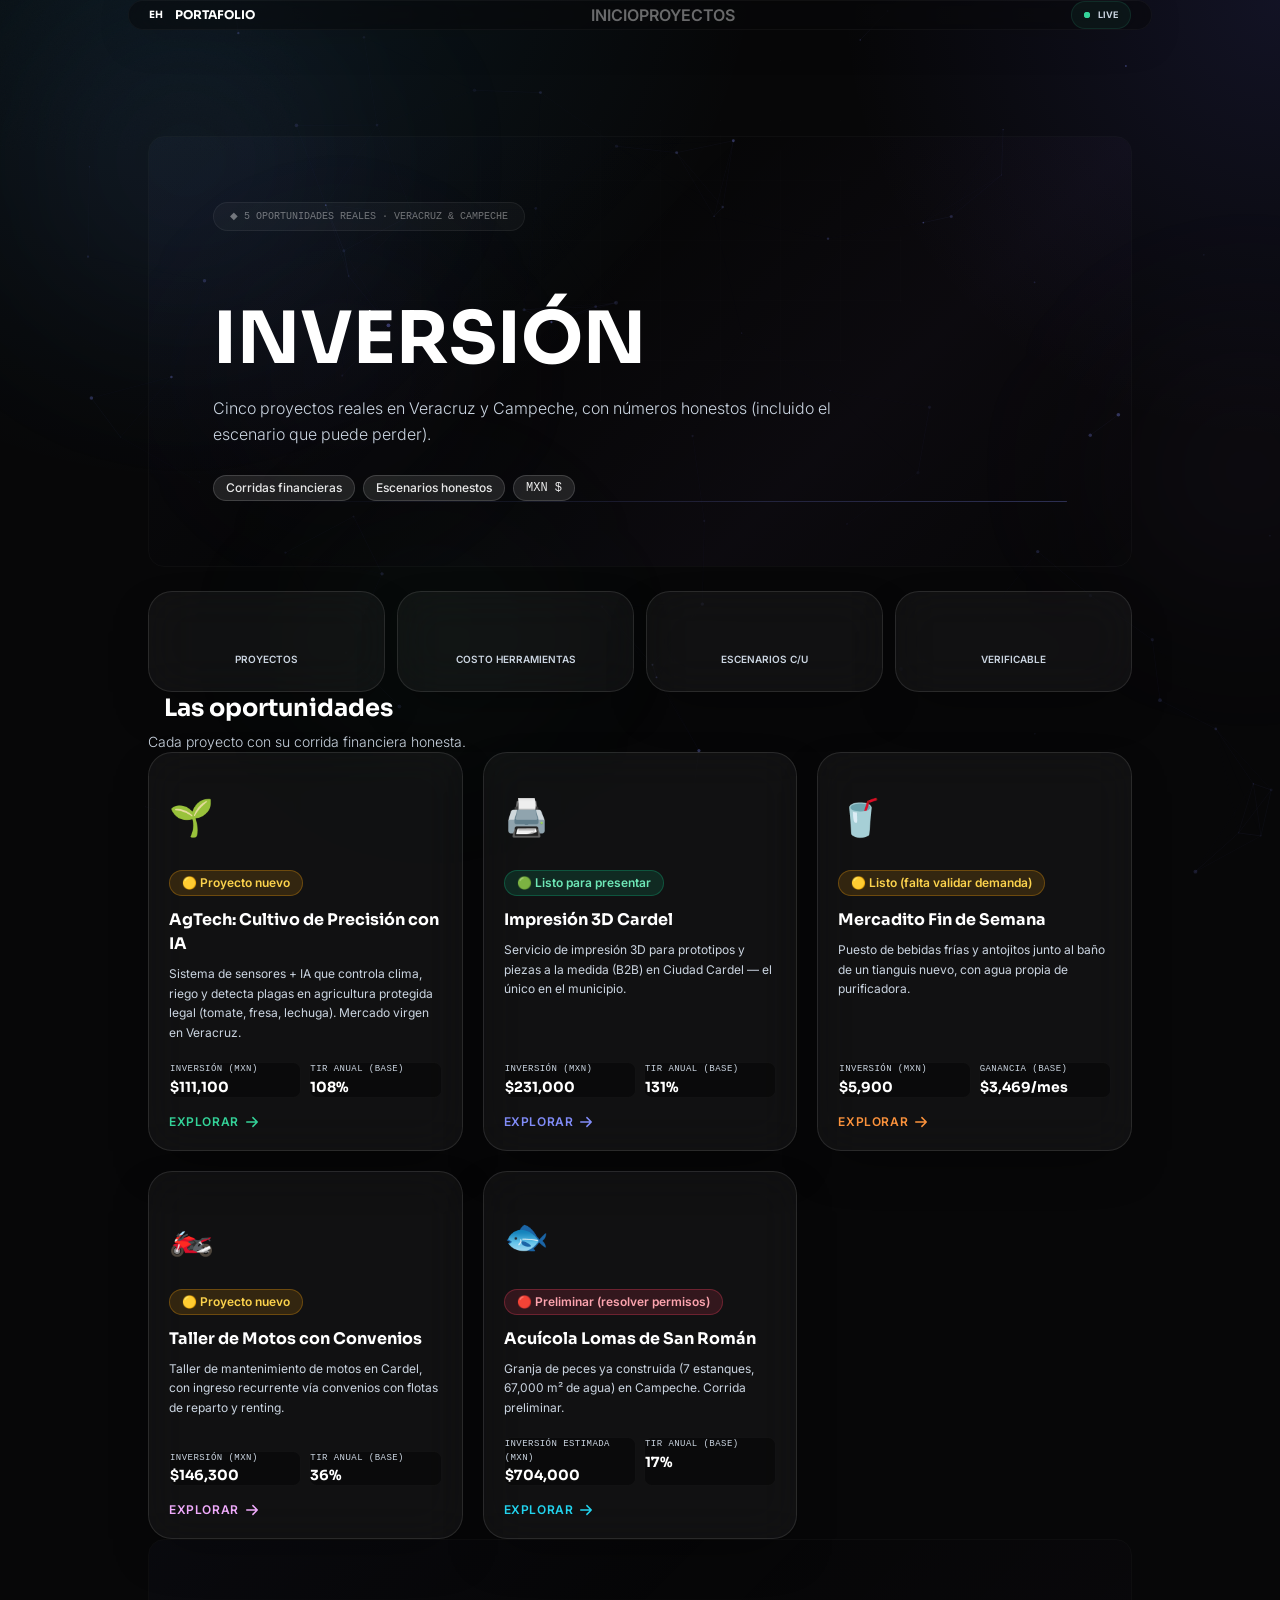
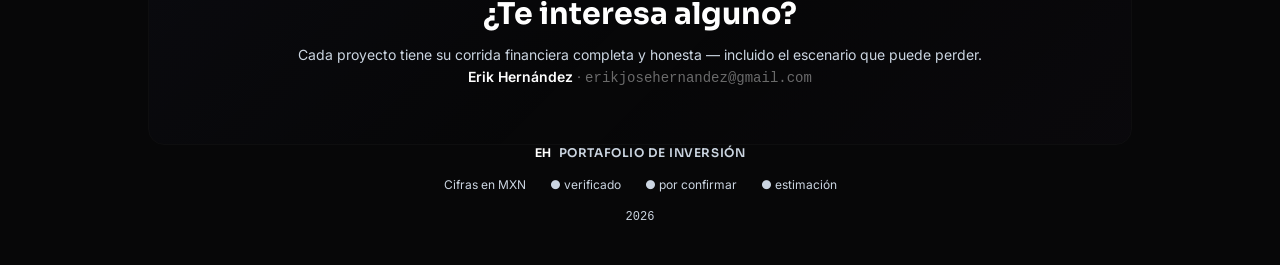
==== commit 835e4bb4: "feat: Add immersive UX with canvas particles, parallax, magnetic and 3d tilt" ====
--- a/index.html
+++ b/index.html
@@ -1,308 +1,809 @@
 <!DOCTYPE html><html lang="es"><head>
 <meta charset="UTF-8"><meta name="viewport" content="width=device-width, initial-scale=1.0">
-<title>Portafolio de Inversión · Erik Hernández</title><link rel="preconnect" href="https://fonts.googleapis.com"><link rel="preconnect" href="https://fonts.gstatic.com" crossorigin><link href="https://fonts.googleapis.com/css2?family=Inter:wght@300;400;500;600;700&family=Sora:wght@700;800;900&display=swap" rel="stylesheet">
+<title>Portafolio de Inversión · Erik Hernández</title><link rel="preconnect" href="https://fonts.googleapis.com"><link rel="preconnect" href="https://fonts.gstatic.com" crossorigin><link href="https://fonts.googleapis.com/css2?family=Inter:wght@300;400;500;600;700&family=Sora:wght@600;700;800&family=JetBrains+Mono:wght@400;500;600&display=swap" rel="stylesheet">
 <link rel="stylesheet" href="assets/tw.css">
 <style>
+  /* ═══ BASE ═══ */
   body {
     background-color: #070708;
-    background-image: 
-      linear-gradient(to right, rgba(255, 255, 255, 0.012) 1px, transparent 1px),
-      linear-gradient(to bottom, rgba(255, 255, 255, 0.012) 1px, transparent 1px);
-    background-size: 40px 40px;
     cursor: none;
-    content-visibility: auto;
-  }
+    overflow-x: hidden;
+  }
+
+  /* ═══ PARTICLE CANVAS ═══ */
+  #particle-canvas {
+    position: fixed;
+    inset: 0;
+    z-index: 0;
+    pointer-events: none;
+  }
+
+  /* ═══ FLOATING GRADIENT ORBS ═══ */
+  .orb {
+    position: fixed;
+    border-radius: 50%;
+    filter: blur(80px);
+    pointer-events: none;
+    z-index: 0;
+    will-change: transform;
+    transition: transform 0.3s ease-out;
+  }
+  .orb-1 {
+    width: 500px; height: 500px;
+    background: radial-gradient(circle, rgba(129,140,248,0.08), transparent 70%);
+    top: -10%; left: -5%;
+  }
+  .orb-2 {
+    width: 400px; height: 400px;
+    background: radial-gradient(circle, rgba(192,132,252,0.06), transparent 70%);
+    top: 30%; right: -10%;
+  }
+  .orb-3 {
+    width: 350px; height: 350px;
+    background: radial-gradient(circle, rgba(52,211,153,0.05), transparent 70%);
+    bottom: 10%; left: 20%;
+  }
+
+  /* ═══ MOUSE GLOW ═══ */
+  #mouse-glow {
+    position: fixed;
+    width: 400px; height: 400px;
+    border-radius: 50%;
+    background: radial-gradient(circle, rgba(129,140,248,0.04), transparent 60%);
+    pointer-events: none;
+    z-index: 0;
+    transform: translate(-50%,-50%) translate3d(-999px,-999px,0);
+    will-change: transform;
+    transition: opacity 0.3s ease;
+  }
+
+  /* ═══ SCROLL PROGRESS BAR ═══ */
+  #scroll-progress {
+    position: fixed;
+    top: 0; left: 0;
+    height: 2px;
+    background: linear-gradient(90deg, #818cf8, #c084fc, #f0abfc);
+    z-index: 9999;
+    width: 0%;
+    transition: width 0.05s linear;
+    box-shadow: 0 0 12px rgba(129,140,248,0.5);
+  }
+
+  /* ═══ GRID OVERLAY ═══ */
+  .grid-overlay {
+    position: fixed;
+    inset: 0;
+    z-index: 0;
+    pointer-events: none;
+    background-image:
+      linear-gradient(to right, rgba(255,255,255,0.015) 1px, transparent 1px),
+      linear-gradient(to bottom, rgba(255,255,255,0.015) 1px, transparent 1px);
+    background-size: 60px 60px;
+    mask-image: radial-gradient(ellipse 80% 60% at 50% 30%, black 20%, transparent 70%);
+    -webkit-mask-image: radial-gradient(ellipse 80% 60% at 50% 30%, black 20%, transparent 70%);
+    opacity: 0.6;
+    transition: opacity 0.5s ease;
+  }
+
+  /* ═══ NOISE TEXTURE ═══ */
   .noise-overlay {
     position: fixed;
-    top: 0;
-    left: 0;
-    width: 100%;
-    height: 100%;
-    z-index: 9999;
+    inset: 0;
+    z-index: 1;
     pointer-events: none;
-    opacity: 0.015;
-  }
+    opacity: 0.012;
+  }
+
+  /* ═══ CUSTOM CURSOR (ring + dot + trail) ═══ */
   .custom-cursor {
     position: fixed;
-    top: 0;
-    left: 0;
-    width: 32px;
-    height: 32px;
-    border: 1px solid rgba(255, 255, 255, 0.3);
+    top: 0; left: 0;
+    width: 28px; height: 28px;
+    border: 1.5px solid rgba(255,255,255,0.2);
     border-radius: 50%;
     pointer-events: none;
     z-index: 10000;
-    transform: translate3d(-100px, -100px, 0);
-    transition: width 0.3s cubic-bezier(0.16, 1, 0.3, 1), 
-                height 0.3s cubic-bezier(0.16, 1, 0.3, 1), 
-                background-color 0.3s cubic-bezier(0.16, 1, 0.3, 1), 
-                border-color 0.3s cubic-bezier(0.16, 1, 0.3, 1);
+    transform: translate3d(-100px,-100px,0);
+    transition: width 0.35s cubic-bezier(0.16,1,0.3,1),
+                height 0.35s cubic-bezier(0.16,1,0.3,1),
+                background-color 0.35s cubic-bezier(0.16,1,0.3,1),
+                border-color 0.35s cubic-bezier(0.16,1,0.3,1);
     will-change: transform;
-    transform-style: preserve-3d;
+  }
+  .cursor-dot {
+    position: fixed;
+    top: 0; left: 0;
+    width: 5px; height: 5px;
+    background: rgba(129,140,248,0.9);
+    border-radius: 50%;
+    pointer-events: none;
+    z-index: 10001;
+    transform: translate3d(-100px,-100px,0);
+    will-change: transform;
+    box-shadow: 0 0 8px rgba(129,140,248,0.4);
   }
   @media (max-width: 768px) {
-    .custom-cursor { display: none !important; }
+    .custom-cursor, .cursor-dot, #mouse-glow { display: none !important; }
     body { cursor: auto !important; }
+    #particle-canvas { display: none; }
   }
   .custom-cursor.hover {
-    width: 58px;
-    height: 58px;
-    background-color: #ffffff;
+    width: 56px; height: 56px;
+    background-color: rgba(255,255,255,0.9);
     border-color: transparent;
     mix-blend-mode: difference;
   }
-  .bento-card, .project-card, .premium-card, .card {
+
+  /* ═══ CARD SPOTLIGHT + TILT ═══ */
+  .spotlight-card {
     position: relative;
-    background: rgba(13, 13, 15, 0.45);
-    backdrop-filter: blur(16px);
-    -webkit-backdrop-filter: blur(16px);
-    border: 1px solid rgba(255, 255, 255, 0.05) !important;
-    border-radius: 1.5rem;
     overflow: hidden;
-    transition: border-color 0.5s cubic-bezier(0.16, 1, 0.3, 1), 
-                transform 0.4s cubic-bezier(0.16, 1, 0.3, 1);
+    transition: all 0.5s cubic-bezier(0.16,1,0.3,1);
     transform-style: preserve-3d;
-    transform: translate3d(0,0,0);
-    will-change: transform;
-  }
-  .bento-card:hover, .project-card:hover, .premium-card:hover, .card:hover {
-    border-color: rgba(255, 255, 255, 0.1) !important;
-    transform: translateY(-4px) translate3d(0,0,0);
-  }
-  .bento-card::before, .project-card::before, .premium-card::before, .card::before {
+    perspective: 1000px;
+  }
+  .spotlight-card::before {
     content: '';
     position: absolute;
-    top: 0;
-    left: 0;
-    right: 0;
-    bottom: 0;
-    border-radius: 1.5rem;
-    background: radial-gradient(350px circle at var(--mouse-x, -999px) var(--mouse-y, -999px), rgba(139, 92, 246, 0.1), transparent 80%);
+    inset: 0;
+    border-radius: inherit;
+    background: radial-gradient(450px circle at var(--mx,-999px) var(--my,-999px),
+      rgba(129,140,248,0.08), transparent 65%);
     z-index: 0;
     pointer-events: none;
     opacity: 0;
     transition: opacity 0.5s ease;
-    will-change: opacity;
-  }
-  .bento-card:hover::before, .project-card:hover::before, .premium-card:hover::before, .card:hover::before {
-    opacity: 1;
-  }
+  }
+  .spotlight-card:hover::before { opacity: 1; }
+  .spotlight-card:hover {
+    border-color: rgba(255,255,255,0.1) !important;
+  }
+
+  /* ═══ SCROLL REVEAL ═══ */
   .reveal {
     opacity: 0;
-    transform: translateY(20px);
-    transition: opacity 0.8s cubic-bezier(0.16, 1, 0.3, 1), transform 0.8s cubic-bezier(0.16, 1, 0.3, 1);
+    transform: translateY(35px);
+    transition: opacity 0.9s cubic-bezier(0.16,1,0.3,1),
+                transform 0.9s cubic-bezier(0.16,1,0.3,1);
   }
   .reveal.active {
     opacity: 1;
     transform: translateY(0);
   }
+
+  /* ═══ PARALLAX ELEMENTS ═══ */
+  [data-parallax] {
+    will-change: transform;
+    transition: transform 0.1s linear;
+  }
+
+  /* ═══ ANIMATED SHIMMER LINE ═══ */
+  .shimmer-line {
+    height: 1px;
+    background: linear-gradient(90deg, transparent, rgba(129,140,248,0.3), transparent);
+    background-size: 200% 100%;
+    animation: shimmer 3s ease-in-out infinite;
+  }
+
+  @keyframes shimmer {
+    0% { background-position: -200% 0; }
+    100% { background-position: 200% 0; }
+  }
+
+  @keyframes aurora {
+    0% { background-position: 0% 50%; }
+    50% { background-position: 100% 50%; }
+    100% { background-position: 0% 50%; }
+  }
+
+  /* ═══ STAGGER DELAYS ═══ */
+  .delay-1 { transition-delay: 80ms; animation-delay: 80ms; }
+  .delay-2 { transition-delay: 160ms; animation-delay: 160ms; }
+  .delay-3 { transition-delay: 240ms; animation-delay: 240ms; }
+  .delay-4 { transition-delay: 320ms; animation-delay: 320ms; }
+  .delay-5 { transition-delay: 400ms; animation-delay: 400ms; }
+  .delay-6 { transition-delay: 480ms; animation-delay: 480ms; }
+
+  /* ═══ MAGNETIC HOVER ═══ */
+  .magnetic {
+    transition: transform 0.3s cubic-bezier(0.16,1,0.3,1);
+  }
+
+  /* ═══ PROJECT CARD ═══ */
+  .project-card .card-gradient {
+    transition: opacity 0.5s ease, transform 0.8s cubic-bezier(0.16,1,0.3,1);
+  }
+  .project-card:hover .card-gradient {
+    opacity: 0.95;
+    transform: scale(1.08);
+  }
+
+  /* ═══ GRADIENT BORDER ═══ */
+  .gradient-border::after {
+    content: '';
+    position: absolute;
+    inset: 0;
+    border-radius: inherit;
+    padding: 1px;
+    background: linear-gradient(135deg, rgba(129,140,248,0.3), transparent 50%, rgba(192,132,252,0.2));
+    -webkit-mask: linear-gradient(#fff 0 0) content-box, linear-gradient(#fff 0 0);
+    -webkit-mask-composite: xor;
+    mask-composite: exclude;
+    pointer-events: none;
+  }
+
+  /* ═══ SCROLL INDICATOR PULSE ═══ */
+  .scroll-indicator {
+    animation: scrollBounce 2s ease-in-out infinite;
+  }
+  @keyframes scrollBounce {
+    0%,100% { transform: translateY(0); opacity: 0.4; }
+    50% { transform: translateY(8px); opacity: 0.8; }
+  }
+
+  .scroll-chips { scrollbar-width: none; }
+  .scroll-chips::-webkit-scrollbar { display: none; }
 </style>
-</head><body class="min-h-screen text-neutral-200 antialiased overflow-x-hidden selection:bg-white/10 selection:text-white pb-10">
-  <!-- Noise Overlay -->
+</head><body class="min-h-screen antialiased pb-10">
+  <!-- Scroll Progress -->
+  <div id="scroll-progress"></div>
+  <!-- Particle Canvas -->
+  <canvas id="particle-canvas"></canvas>
+  <!-- Floating Gradient Orbs -->
+  <div class="orb orb-1" id="orb1"></div>
+  <div class="orb orb-2" id="orb2"></div>
+  <div class="orb orb-3" id="orb3"></div>
+  <!-- Mouse Glow -->
+  <div id="mouse-glow"></div>
+  <!-- Grid overlay -->
+  <div class="grid-overlay" id="grid-ov"></div>
+  <!-- Noise texture -->
   <svg class="noise-overlay" xmlns="http://www.w3.org/2000/svg">
-    <filter id="noiseFilter">
-      <feTurbulence type="fractalNoise" baseFrequency="0.8" numOctaves="3" stitchTiles="stitch"/>
-    </filter>
-    <rect width="100%" height="100%" filter="url(#noiseFilter)"/>
+    <filter id="noise"><feTurbulence type="fractalNoise" baseFrequency="0.75" numOctaves="4" stitchTiles="stitch"/></filter>
+    <rect width="100%" height="100%" filter="url(#noise)"/>
   </svg>
-  <!-- Custom Cursor -->
-  <div id="custom-cursor" class="custom-cursor"></div>
-  <header class="fixed top-6 left-0 right-0 z-50 px-4 md:px-8 max-w-6xl mx-auto">
-  <nav class="backdrop-blur-md bg-[#070708]/60 border border-white/5 rounded-full py-3 px-6 flex items-center justify-between shadow-2xl transition-all duration-300 hover:border-white/10">
+  <!-- Cursors -->
+  <div id="cursor-ring" class="custom-cursor"></div>
+  <div id="cursor-dot" class="cursor-dot"></div>
+
+  <div class="relative z-10">
+  <header class="fixed top-0 left-0 right-0 z-50 px-4 pt-5">
+  <nav class="nav-bar max-w-5xl mx-auto backdrop-blur-xl bg-surface-0/50 border border-white/[0.04] rounded-2xl py-2.5 px-5 flex items-center justify-between transition-all duration-500" style="box-shadow:0 8px 40px -12px rgba(0,0,0,.5)">
+    <div class="flex items-center gap-3">
+      <div class="relative w-7 h-7 rounded-lg bg-gradient-to-br from-indigo-400 to-violet-500 flex items-center justify-center shadow-glow-sm magnetic">
+        <span class="font-display font-bold text-white text-[10px]">EH</span>
+      </div>
+      <a href="index.html" class="font-display font-bold text-white text-xs tracking-[.15em] uppercase hover:text-accent-bright transition-colors duration-300 magnetic interactive">Portafolio</a>
+    </div>
+    <div class="hidden md:flex items-center gap-8 text-[11px] font-semibold tracking-[.12em] uppercase text-white/40">
+      <a href="index.html" class="hover:text-white transition-colors duration-300 relative group magnetic interactive">
+        Inicio
+        <span class="absolute -bottom-1 left-0 w-0 h-px bg-accent group-hover:w-full transition-all duration-300"></span>
+      </a>
+      <a href="index.html#oportunidades" class="hover:text-white transition-colors duration-300 relative group magnetic interactive">
+        Proyectos
+        <span class="absolute -bottom-1 left-0 w-0 h-px bg-accent group-hover:w-full transition-all duration-300"></span>
+      </a>
+    </div>
+    <div class="flex items-center gap-2 rounded-full py-1.5 px-3 magnetic interactive" style="background:rgba(52,211,153,0.06);border:1px solid rgba(52,211,153,0.12)">
+      <span class="relative flex h-1.5 w-1.5">
+        <span class="animate-ping absolute inline-flex h-full w-full rounded-full bg-emerald-400 opacity-60"></span>
+        <span class="relative inline-flex rounded-full h-1.5 w-1.5 bg-emerald-400"></span>
+      </span>
+      <span class="text-[9px] uppercase tracking-[.15em] font-bold text-emerald-300/80">Live</span>
+    </div>
+  </nav>
+</header>
+<main class="max-w-5xl mx-auto px-5 pt-28">
+<section class="relative overflow-hidden rounded-2xl mt-6 reveal" style="border:1px solid rgba(255,255,255,0.03)">
+  <!-- Ambient aurora -->
+  <div class="absolute inset-0" style="background:linear-gradient(135deg, rgba(129,140,248,0.04) 0%, transparent 40%, rgba(192,132,252,0.03) 70%, transparent 100%)"></div>
+  <div class="absolute -right-32 -top-32 w-[500px] h-[500px] rounded-full blur-3xl animate-breathe" data-parallax="0.1" style="background:radial-gradient(circle, rgba(129,140,248,0.06), transparent 70%)"></div>
+  <div class="absolute -left-32 bottom-0 w-96 h-96 rounded-full blur-3xl opacity-50 animate-breathe" data-parallax="-0.05" style="animation-delay:2s;background:radial-gradient(circle, rgba(192,132,252,0.04), transparent 70%)"></div>
+
+  <div class="relative p-10 md:p-16">
+    <!-- Eyebrow -->
+    <div class="inline-flex items-center gap-2 rounded-full py-1.5 px-4 mb-6 reveal delay-1" data-parallax="0.15" style="background:rgba(255,255,255,0.03);border:1px solid rgba(255,255,255,0.06)">
+      <span class="font-mono text-[10px] tracking-[.15em] uppercase text-white/40">◆ 5 oportunidades reales · Veracruz & Campeche</span>
+    </div>
+
+    <!-- Title -->
+    <h1 class="text-4xl md:text-7xl font-display font-bold tracking-tight leading-[1.05] uppercase reveal delay-2" data-parallax="0.2">
+      <span class="grad-text">Portafolio de</span><br>
+      <span class="grad-text-accent">Inversión</span>
+    </h1>
+
+    <!-- Subtitle -->
+    <p class="text-white/30 text-base md:text-lg mt-5 max-w-2xl font-light leading-relaxed reveal delay-3" data-parallax="0.1">Cinco proyectos reales en Veracruz y Campeche, con números honestos (incluido el escenario que puede perder).</p>
+
+    <!-- Tags -->
+    <div class="mt-7 flex flex-wrap gap-2 reveal delay-4" data-parallax="0.05">
+      <span class="chip magnetic interactive">Corridas financieras</span>
+      <span class="chip magnetic interactive">Escenarios honestos</span>
+      <span class="chip font-mono magnetic interactive">MXN $</span>
+    </div>
+
+    <!-- Shimmer line -->
+    <div class="shimmer-line mt-10 rounded-full reveal delay-5"></div>
+  </div>
+</section>
+<div class="grid grid-cols-2 md:grid-cols-4 gap-3 mt-6">
+  <div class="spotlight-card card px-5 py-6 text-center reveal delay-1">
+  <div class="relative z-10">
+    <div class="text-2xl md:text-3xl font-display font-bold grad-text">5</div>
+    <div class="text-[10px] font-semibold uppercase tracking-[.12em] text-white/25 mt-1.5">proyectos</div>
+  </div>
+</div><div class="spotlight-card card px-5 py-6 text-center reveal delay-2">
+  <div class="relative z-10">
+    <div class="text-2xl md:text-3xl font-display font-bold grad-text">$0</div>
+    <div class="text-[10px] font-semibold uppercase tracking-[.12em] text-white/25 mt-1.5">costo herramientas</div>
+  </div>
+</div>
+  <div class="spotlight-card card px-5 py-6 text-center reveal delay-3">
+  <div class="relative z-10">
+    <div class="text-2xl md:text-3xl font-display font-bold grad-text">3</div>
+    <div class="text-[10px] font-semibold uppercase tracking-[.12em] text-white/25 mt-1.5">escenarios c/u</div>
+  </div>
+</div><div class="spotlight-card card px-5 py-6 text-center reveal delay-4">
+  <div class="relative z-10">
+    <div class="text-2xl md:text-3xl font-display font-bold grad-text">100%</div>
+    <div class="text-[10px] font-semibold uppercase tracking-[.12em] text-white/25 mt-1.5">verificable</div>
+  </div>
+</div>
+</div>
+<div class="mt-16 mb-8 reveal" id="oportunidades">
+  <div class="flex items-center gap-4">
+    <div class="w-1 h-6 rounded-full bg-accent"></div>
+    <h2 class="text-xl md:text-2xl font-display font-bold text-white">Las oportunidades</h2>
+  </div>
+  <p class="text-white/25 text-sm mt-2 ml-5 font-light">Cada proyecto con su corrida financiera honesta.</p>
+</div>
+<div class="grid md:grid-cols-2 lg:grid-cols-3 gap-5">
+<a href="html/agtech-cultivo-ia.html" class="group spotlight-card project-card card overflow-hidden flex flex-col justify-between min-h-[360px] reveal delay-1 magnetic interactive">
+  <div class="relative z-10">
+    <!-- Gradient header -->
+    <div class="relative h-24 overflow-hidden rounded-t-xl -mx-px -mt-px">
+      <div class="card-gradient absolute inset-0 bg-gradient-to-br from-emerald-400 via-teal-500 to-cyan-600 opacity-80"></div>
+      <div class="absolute inset-0 bg-gradient-to-t from-surface-1 via-transparent to-transparent"></div>
+      <div class="absolute bottom-3 left-5 text-4xl drop-shadow-lg">🌱</div>
+    </div>
+
+    <!-- Body -->
+    <div class="p-5 pt-4">
+      <span class="badge b-yellow">🟡 Proyecto nuevo</span>
+      <h3 class="text-base font-display font-bold text-white mt-3 group-hover:text-accent-bright transition-colors duration-300">AgTech: Cultivo de Precisión con IA</h3>
+      <p class="text-xs text-white/25 mt-2 line-clamp-2 leading-relaxed">Sistema de sensores + IA que controla clima, riego y detecta plagas en agricultura protegida legal (tomate, fresa, lechuga). Mercado virgen en Veracruz.</p>
+    </div>
+  </div>
+
+  <!-- Footer -->
+  <div class="p-5 pt-0 relative z-10">
+    <div class="grid grid-cols-2 gap-2 mb-4"><div class="rounded-lg p-2.5" style="background:rgba(7,7,8,0.6);border:1px solid rgba(255,255,255,0.03)"><div class="text-[9px] text-white/20 font-mono tracking-wider uppercase">Inversión (MXN)</div><div class="font-display font-bold text-white text-sm mt-0.5">$111,100</div></div><div class="rounded-lg p-2.5" style="background:rgba(7,7,8,0.6);border:1px solid rgba(255,255,255,0.03)"><div class="text-[9px] text-white/20 font-mono tracking-wider uppercase">TIR anual (base)</div><div class="font-display font-bold text-white text-sm mt-0.5">108%</div></div></div>
+    <div class="flex items-center gap-1.5 text-xs font-semibold tracking-wider uppercase group-hover:text-accent-bright transition-colors duration-300" style="color:#34d399">
+      <span>Explorar</span>
+      <svg class="w-3.5 h-3.5 group-hover:translate-x-0.5 transition-transform duration-300" xmlns="http://www.w3.org/2000/svg" fill="none" viewBox="0 0 24 24" stroke-width="2.5" stroke="currentColor"><path stroke-linecap="round" stroke-linejoin="round" d="M13.5 4.5L21 12m0 0l-7.5 7.5M21 12H3"/></svg>
+    </div>
+  </div>
+</a>
+<a href="html/impresion-3d.html" class="group spotlight-card project-card card overflow-hidden flex flex-col justify-between min-h-[360px] reveal delay-2 magnetic interactive">
+  <div class="relative z-10">
+    <!-- Gradient header -->
+    <div class="relative h-24 overflow-hidden rounded-t-xl -mx-px -mt-px">
+      <div class="card-gradient absolute inset-0 bg-gradient-to-br from-indigo-400 via-violet-500 to-purple-600 opacity-80"></div>
+      <div class="absolute inset-0 bg-gradient-to-t from-surface-1 via-transparent to-transparent"></div>
+      <div class="absolute bottom-3 left-5 text-4xl drop-shadow-lg">🖨️</div>
+    </div>
+
+    <!-- Body -->
+    <div class="p-5 pt-4">
+      <span class="badge b-green">🟢 Listo para presentar</span>
+      <h3 class="text-base font-display font-bold text-white mt-3 group-hover:text-accent-bright transition-colors duration-300">Impresión 3D Cardel</h3>
+      <p class="text-xs text-white/25 mt-2 line-clamp-2 leading-relaxed">Servicio de impresión 3D para prototipos y piezas a la medida (B2B) en Ciudad Cardel — el único en el municipio.</p>
+    </div>
+  </div>
+
+  <!-- Footer -->
+  <div class="p-5 pt-0 relative z-10">
+    <div class="grid grid-cols-2 gap-2 mb-4"><div class="rounded-lg p-2.5" style="background:rgba(7,7,8,0.6);border:1px solid rgba(255,255,255,0.03)"><div class="text-[9px] text-white/20 font-mono tracking-wider uppercase">Inversión (MXN)</div><div class="font-display font-bold text-white text-sm mt-0.5">$231,000</div></div><div class="rounded-lg p-2.5" style="background:rgba(7,7,8,0.6);border:1px solid rgba(255,255,255,0.03)"><div class="text-[9px] text-white/20 font-mono tracking-wider uppercase">TIR anual (base)</div><div class="font-display font-bold text-white text-sm mt-0.5">131%</div></div></div>
+    <div class="flex items-center gap-1.5 text-xs font-semibold tracking-wider uppercase group-hover:text-accent-bright transition-colors duration-300" style="color:#818cf8">
+      <span>Explorar</span>
+      <svg class="w-3.5 h-3.5 group-hover:translate-x-0.5 transition-transform duration-300" xmlns="http://www.w3.org/2000/svg" fill="none" viewBox="0 0 24 24" stroke-width="2.5" stroke="currentColor"><path stroke-linecap="round" stroke-linejoin="round" d="M13.5 4.5L21 12m0 0l-7.5 7.5M21 12H3"/></svg>
+    </div>
+  </div>
+</a>
+<a href="html/mercadito.html" class="group spotlight-card project-card card overflow-hidden flex flex-col justify-between min-h-[360px] reveal delay-3 magnetic interactive">
+  <div class="relative z-10">
+    <!-- Gradient header -->
+    <div class="relative h-24 overflow-hidden rounded-t-xl -mx-px -mt-px">
+      <div class="card-gradient absolute inset-0 bg-gradient-to-br from-amber-400 via-orange-500 to-rose-500 opacity-80"></div>
+      <div class="absolute inset-0 bg-gradient-to-t from-surface-1 via-transparent to-transparent"></div>
+      <div class="absolute bottom-3 left-5 text-4xl drop-shadow-lg">🥤</div>
+    </div>
+
+    <!-- Body -->
+    <div class="p-5 pt-4">
+      <span class="badge b-yellow">🟡 Listo (falta validar demanda)</span>
+      <h3 class="text-base font-display font-bold text-white mt-3 group-hover:text-accent-bright transition-colors duration-300">Mercadito Fin de Semana</h3>
+      <p class="text-xs text-white/25 mt-2 line-clamp-2 leading-relaxed">Puesto de bebidas frías y antojitos junto al baño de un tianguis nuevo, con agua propia de purificadora.</p>
+    </div>
+  </div>
+
+  <!-- Footer -->
+  <div class="p-5 pt-0 relative z-10">
+    <div class="grid grid-cols-2 gap-2 mb-4"><div class="rounded-lg p-2.5" style="background:rgba(7,7,8,0.6);border:1px solid rgba(255,255,255,0.03)"><div class="text-[9px] text-white/20 font-mono tracking-wider uppercase">Inversión (MXN)</div><div class="font-display font-bold text-white text-sm mt-0.5">$5,900</div></div><div class="rounded-lg p-2.5" style="background:rgba(7,7,8,0.6);border:1px solid rgba(255,255,255,0.03)"><div class="text-[9px] text-white/20 font-mono tracking-wider uppercase">Ganancia (base)</div><div class="font-display font-bold text-white text-sm mt-0.5">$3,469/mes</div></div></div>
+    <div class="flex items-center gap-1.5 text-xs font-semibold tracking-wider uppercase group-hover:text-accent-bright transition-colors duration-300" style="color:#fb923c">
+      <span>Explorar</span>
+      <svg class="w-3.5 h-3.5 group-hover:translate-x-0.5 transition-transform duration-300" xmlns="http://www.w3.org/2000/svg" fill="none" viewBox="0 0 24 24" stroke-width="2.5" stroke="currentColor"><path stroke-linecap="round" stroke-linejoin="round" d="M13.5 4.5L21 12m0 0l-7.5 7.5M21 12H3"/></svg>
+    </div>
+  </div>
+</a>
+<a href="html/taller-motos.html" class="group spotlight-card project-card card overflow-hidden flex flex-col justify-between min-h-[360px] reveal delay-4 magnetic interactive">
+  <div class="relative z-10">
+    <!-- Gradient header -->
+    <div class="relative h-24 overflow-hidden rounded-t-xl -mx-px -mt-px">
+      <div class="card-gradient absolute inset-0 bg-gradient-to-br from-fuchsia-400 via-pink-500 to-rose-600 opacity-80"></div>
+      <div class="absolute inset-0 bg-gradient-to-t from-surface-1 via-transparent to-transparent"></div>
+      <div class="absolute bottom-3 left-5 text-4xl drop-shadow-lg">🏍️</div>
+    </div>
+
+    <!-- Body -->
+    <div class="p-5 pt-4">
+      <span class="badge b-yellow">🟡 Proyecto nuevo</span>
+      <h3 class="text-base font-display font-bold text-white mt-3 group-hover:text-accent-bright transition-colors duration-300">Taller de Motos con Convenios</h3>
+      <p class="text-xs text-white/25 mt-2 line-clamp-2 leading-relaxed">Taller de mantenimiento de motos en Cardel, con ingreso recurrente vía convenios con flotas de reparto y renting.</p>
+    </div>
+  </div>
+
+  <!-- Footer -->
+  <div class="p-5 pt-0 relative z-10">
+    <div class="grid grid-cols-2 gap-2 mb-4"><div class="rounded-lg p-2.5" style="background:rgba(7,7,8,0.6);border:1px solid rgba(255,255,255,0.03)"><div class="text-[9px] text-white/20 font-mono tracking-wider uppercase">Inversión (MXN)</div><div class="font-display font-bold text-white text-sm mt-0.5">$146,300</div></div><div class="rounded-lg p-2.5" style="background:rgba(7,7,8,0.6);border:1px solid rgba(255,255,255,0.03)"><div class="text-[9px] text-white/20 font-mono tracking-wider uppercase">TIR anual (base)</div><div class="font-display font-bold text-white text-sm mt-0.5">36%</div></div></div>
+    <div class="flex items-center gap-1.5 text-xs font-semibold tracking-wider uppercase group-hover:text-accent-bright transition-colors duration-300" style="color:#f0abfc">
+      <span>Explorar</span>
+      <svg class="w-3.5 h-3.5 group-hover:translate-x-0.5 transition-transform duration-300" xmlns="http://www.w3.org/2000/svg" fill="none" viewBox="0 0 24 24" stroke-width="2.5" stroke="currentColor"><path stroke-linecap="round" stroke-linejoin="round" d="M13.5 4.5L21 12m0 0l-7.5 7.5M21 12H3"/></svg>
+    </div>
+  </div>
+</a>
+<a href="html/acuicola.html" class="group spotlight-card project-card card overflow-hidden flex flex-col justify-between min-h-[360px] reveal delay-5 magnetic interactive">
+  <div class="relative z-10">
+    <!-- Gradient header -->
+    <div class="relative h-24 overflow-hidden rounded-t-xl -mx-px -mt-px">
+      <div class="card-gradient absolute inset-0 bg-gradient-to-br from-cyan-400 via-teal-500 to-emerald-600 opacity-80"></div>
+      <div class="absolute inset-0 bg-gradient-to-t from-surface-1 via-transparent to-transparent"></div>
+      <div class="absolute bottom-3 left-5 text-4xl drop-shadow-lg">🐟</div>
+    </div>
+
+    <!-- Body -->
+    <div class="p-5 pt-4">
+      <span class="badge b-red">🔴 Preliminar (resolver permisos)</span>
+      <h3 class="text-base font-display font-bold text-white mt-3 group-hover:text-accent-bright transition-colors duration-300">Acuícola Lomas de San Román</h3>
+      <p class="text-xs text-white/25 mt-2 line-clamp-2 leading-relaxed">Granja de peces ya construida (7 estanques, 67,000 m² de agua) en Campeche. Corrida preliminar.</p>
+    </div>
+  </div>
+
+  <!-- Footer -->
+  <div class="p-5 pt-0 relative z-10">
+    <div class="grid grid-cols-2 gap-2 mb-4"><div class="rounded-lg p-2.5" style="background:rgba(7,7,8,0.6);border:1px solid rgba(255,255,255,0.03)"><div class="text-[9px] text-white/20 font-mono tracking-wider uppercase">Inversión estimada (MXN)</div><div class="font-display font-bold text-white text-sm mt-0.5">$704,000</div></div><div class="rounded-lg p-2.5" style="background:rgba(7,7,8,0.6);border:1px solid rgba(255,255,255,0.03)"><div class="text-[9px] text-white/20 font-mono tracking-wider uppercase">TIR anual (base)</div><div class="font-display font-bold text-white text-sm mt-0.5">17%</div></div></div>
+    <div class="flex items-center gap-1.5 text-xs font-semibold tracking-wider uppercase group-hover:text-accent-bright transition-colors duration-300" style="color:#22d3ee">
+      <span>Explorar</span>
+      <svg class="w-3.5 h-3.5 group-hover:translate-x-0.5 transition-transform duration-300" xmlns="http://www.w3.org/2000/svg" fill="none" viewBox="0 0 24 24" stroke-width="2.5" stroke="currentColor"><path stroke-linecap="round" stroke-linejoin="round" d="M13.5 4.5L21 12m0 0l-7.5 7.5M21 12H3"/></svg>
+    </div>
+  </div>
+</a>
+</div>
+<section class="relative overflow-hidden rounded-2xl mt-16 p-10 md:p-14 text-center reveal" style="border:1px solid rgba(255,255,255,0.03)">
+  <div class="absolute inset-0" style="background:linear-gradient(135deg, rgba(129,140,248,0.03), transparent 50%, rgba(192,132,252,0.02))"></div>
+  <div class="relative">
+    <h2 class="text-2xl md:text-3xl font-display font-bold text-white">¿Te interesa alguno?</h2>
+    <p class="text-white/30 mt-3 max-w-lg mx-auto text-sm leading-relaxed">Cada proyecto tiene su corrida financiera completa y honesta — incluido el escenario que puede perder.</p>
+    <div class="section-divider my-6 max-w-xs mx-auto"></div>
+    <p class="text-white/40 text-sm"><span class="text-white font-semibold">Erik Hernández</span> · <span class="font-mono">erikjosehernandez@gmail.com</span></p>
+  </div>
+</section>
+</main>
+<footer class="max-w-5xl mx-auto px-6 py-16">
+  <div class="section-divider mb-10"></div>
+  <div class="flex flex-col md:flex-row justify-between items-center gap-4 text-xs text-white/25">
     <div class="flex items-center gap-2">
-      <div class="w-8 h-8 rounded-full bg-white flex items-center justify-center">
-        <span class="font-black text-black text-sm">◆</span>
+      <div class="w-5 h-5 rounded-md bg-gradient-to-br from-indigo-400 to-violet-500 flex items-center justify-center">
+        <span class="font-bold text-white text-[7px]">EH</span>
       </div>
-      <a href="index.html" class="font-display font-extrabold text-white text-xs tracking-widest uppercase">Portafolio</a>
-    </div>
-    <div class="hidden md:flex items-center gap-6 text-[10px] font-bold uppercase tracking-widest text-white/60">
-      <a href="index.html" class="hover:text-white transition">Inicio</a>
-      <a href="index.html#oportunidades" class="hover:text-white transition">Oportunidades</a>
-    </div>
-    <div class="flex items-center gap-1.5 bg-white/5 border border-white/10 rounded-full py-1.5 px-3">
-      <span class="relative flex h-1.5 w-1.5">
-        <span class="animate-ping absolute inline-flex h-full w-full rounded-full bg-emerald-400 opacity-75"></span>
-        <span class="relative inline-flex rounded-full h-1.5 w-1.5 bg-emerald-500"></span>
-      </span>
-      <span class="text-[8px] uppercase tracking-wider font-extrabold text-white/80">Online</span>
-    </div>
-  </nav>
-</header><main class="max-w-6xl mx-auto px-5 pt-28"><section class="relative overflow-hidden rounded-[2rem] mt-6 p-10 md:p-16 bg-neutral-950/20 backdrop-blur-xl border border-white/5 shadow-2xl reveal">
-  <div class="absolute -right-24 -top-24 w-96 h-96 rounded-full bg-sky-500/5 blur-3xl"></div>
-  <div class="absolute -left-24 bottom-0 w-80 h-80 rounded-full bg-indigo-500/5 blur-3xl"></div>
-  <div class="relative max-w-3xl">
-    <span class="chip bg-white/5 border-white/10 text-white/80 mb-4 inline-block">◆ 5 oportunidades reales · Veracruz & Campeche</span>
-    <h1 class="text-4xl md:text-7xl font-black text-white mt-4 tracking-tighter leading-[1.05] font-display uppercase text-transparent bg-clip-text bg-gradient-to-b from-white to-[#f4f4f5]/30">
-      PORTAFOLIO DE<br>INVERSIÓN
-    </h1>
-    <p class="text-white/45 text-lg mt-4 max-w-2xl font-light">Cinco proyectos reales en Veracruz y Campeche, con números honestos (incluido el escenario que puede perder).</p>
-    <div class="mt-6 flex flex-wrap gap-2">
-      <span class="chip bg-white/5 border-white/10 text-white/80">Corridas financieras</span>
-      <span class="chip bg-white/5 border-white/10 text-white/80">Escenarios honestos</span>
-      <span class="chip bg-white/5 border-white/10 text-white/80">MXN</span>
-    </div>
-  </div></section><div class="grid grid-cols-2 md:grid-cols-4 gap-4 mt-8">
-  <div class="card px-5 py-6 text-center shadow-lg"><div class="text-3xl font-display font-black text-transparent bg-clip-text bg-gradient-to-r from-white to-[#f4f4f5]/40">5</div><div class="text-[10px] font-bold uppercase tracking-wider text-white/40 mt-1">proyectos</div></div><div class="card px-5 py-6 text-center shadow-lg"><div class="text-3xl font-display font-black text-transparent bg-clip-text bg-gradient-to-r from-white to-[#f4f4f5]/40">$0</div><div class="text-[10px] font-bold uppercase tracking-wider text-white/40 mt-1">costo de herramientas</div></div>
-  <div class="card px-5 py-6 text-center shadow-lg"><div class="text-3xl font-display font-black text-transparent bg-clip-text bg-gradient-to-r from-white to-[#f4f4f5]/40">3</div><div class="text-[10px] font-bold uppercase tracking-wider text-white/40 mt-1">escenarios c/u</div></div><div class="card px-5 py-6 text-center shadow-lg"><div class="text-3xl font-display font-black text-transparent bg-clip-text bg-gradient-to-r from-white to-[#f4f4f5]/40">100%</div><div class="text-[10px] font-bold uppercase tracking-wider text-white/40 mt-1">números verificables</div></div></div><h2 class="text-2xl font-bold text-white mt-12 mb-5">Las oportunidades</h2><div class="grid md:grid-cols-2 lg:grid-cols-3 gap-6"><a href="html/agtech-cultivo-ia.html" class="group card overflow-hidden flex flex-col justify-between hover:shadow-2xl transition duration-300 min-h-[350px]">
-  <div>
-    <div class="h-24 bg-gradient-to-br from-emerald-500 via-teal-500 to-emerald-700 relative">
-      <div class="absolute inset-0 opacity-10 bg-[radial-gradient(circle_at_70%_30%,#fff,transparent_50%)]"></div>
-      <div class="absolute bottom-3 left-4 text-4xl drop-shadow">🌱</div>
-    </div>
-    <div class="p-6">
-      <span class="badge b-yellow">🟡 Proyecto nuevo</span>
-      <h3 class="text-xl font-bold text-white mt-3 group-hover:text-violet-400 transition font-display">AgTech: Cultivo de Precisión con IA</h3>
-      <p class="text-xs text-white/40 mt-2 line-clamp-3 leading-relaxed font-light">Sistema de sensores + IA que controla clima, riego y detecta plagas en agricultura protegida legal (tomate, fresa, lechuga). Mercado virgen en Veracruz.</p>
-    </div>
-  </div>
-  <div class="p-6 pt-0">
-    <div class="grid grid-cols-2 gap-2 mb-4"><div class="rounded-lg bg-[#070708]/80 border border-white/5 px-3 py-2"><div class="text-[9px] text-white/40 font-mono tracking-widest">Inversión (MXN)</div><div class="font-bold text-white text-sm">$111,100</div></div><div class="rounded-lg bg-[#070708]/80 border border-white/5 px-3 py-2"><div class="text-[9px] text-white/40 font-mono tracking-widest">TIR anual (base)</div><div class="font-bold text-white text-sm">108%</div></div></div>
-    <div class="text-sky-400 group-hover:text-sky-300 text-xs font-semibold tracking-wider uppercase flex items-center gap-1">
-      Explorar Propuesta
-      <svg class="group-hover:translate-x-0.5 group-hover:-translate-y-0.5 transition-transform duration-300" xmlns="http://www.w3.org/2000/svg" width="12" height="12" viewBox="0 0 24 24" fill="none" stroke="currentColor" stroke-width="2.5"><path d="M7 7h10v10"/><path d="M7 17 17 7"/></svg>
-    </div>
-  </div>
-</a><a href="html/impresion-3d.html" class="group card overflow-hidden flex flex-col justify-between hover:shadow-2xl transition duration-300 min-h-[350px]">
-  <div>
-    <div class="h-24 bg-gradient-to-br from-sky-500 via-indigo-500 to-indigo-800 relative">
-      <div class="absolute inset-0 opacity-10 bg-[radial-gradient(circle_at_70%_30%,#fff,transparent_50%)]"></div>
-      <div class="absolute bottom-3 left-4 text-4xl drop-shadow">🖨️</div>
-    </div>
-    <div class="p-6">
-      <span class="badge b-green">🟢 Listo para presentar</span>
-      <h3 class="text-xl font-bold text-white mt-3 group-hover:text-violet-400 transition font-display">Impresión 3D Cardel</h3>
-      <p class="text-xs text-white/40 mt-2 line-clamp-3 leading-relaxed font-light">Servicio de impresión 3D para prototipos y piezas a la medida (B2B) en Ciudad Cardel — el único en el municipio.</p>
-    </div>
-  </div>
-  <div class="p-6 pt-0">
-    <div class="grid grid-cols-2 gap-2 mb-4"><div class="rounded-lg bg-[#070708]/80 border border-white/5 px-3 py-2"><div class="text-[9px] text-white/40 font-mono tracking-widest">Inversión (MXN)</div><div class="font-bold text-white text-sm">$231,000</div></div><div class="rounded-lg bg-[#070708]/80 border border-white/5 px-3 py-2"><div class="text-[9px] text-white/40 font-mono tracking-widest">TIR anual (base)</div><div class="font-bold text-white text-sm">131%</div></div></div>
-    <div class="text-sky-400 group-hover:text-sky-300 text-xs font-semibold tracking-wider uppercase flex items-center gap-1">
-      Explorar Propuesta
-      <svg class="group-hover:translate-x-0.5 group-hover:-translate-y-0.5 transition-transform duration-300" xmlns="http://www.w3.org/2000/svg" width="12" height="12" viewBox="0 0 24 24" fill="none" stroke="currentColor" stroke-width="2.5"><path d="M7 7h10v10"/><path d="M7 17 17 7"/></svg>
-    </div>
-  </div>
-</a><a href="html/mercadito.html" class="group card overflow-hidden flex flex-col justify-between hover:shadow-2xl transition duration-300 min-h-[350px]">
-  <div>
-    <div class="h-24 bg-gradient-to-br from-orange-500 via-rose-500 to-rose-700 relative">
-      <div class="absolute inset-0 opacity-10 bg-[radial-gradient(circle_at_70%_30%,#fff,transparent_50%)]"></div>
-      <div class="absolute bottom-3 left-4 text-4xl drop-shadow">🥤</div>
-    </div>
-    <div class="p-6">
-      <span class="badge b-yellow">🟡 Listo (falta validar demanda)</span>
-      <h3 class="text-xl font-bold text-white mt-3 group-hover:text-violet-400 transition font-display">Mercadito Fin de Semana</h3>
-      <p class="text-xs text-white/40 mt-2 line-clamp-3 leading-relaxed font-light">Puesto de bebidas frías y antojitos junto al baño de un tianguis nuevo, con agua propia de purificadora.</p>
-    </div>
-  </div>
-  <div class="p-6 pt-0">
-    <div class="grid grid-cols-2 gap-2 mb-4"><div class="rounded-lg bg-[#070708]/80 border border-white/5 px-3 py-2"><div class="text-[9px] text-white/40 font-mono tracking-widest">Inversión (MXN)</div><div class="font-bold text-white text-sm">$5,900</div></div><div class="rounded-lg bg-[#070708]/80 border border-white/5 px-3 py-2"><div class="text-[9px] text-white/40 font-mono tracking-widest">Ganancia (base)</div><div class="font-bold text-white text-sm">$3,469/mes</div></div></div>
-    <div class="text-sky-400 group-hover:text-sky-300 text-xs font-semibold tracking-wider uppercase flex items-center gap-1">
-      Explorar Propuesta
-      <svg class="group-hover:translate-x-0.5 group-hover:-translate-y-0.5 transition-transform duration-300" xmlns="http://www.w3.org/2000/svg" width="12" height="12" viewBox="0 0 24 24" fill="none" stroke="currentColor" stroke-width="2.5"><path d="M7 7h10v10"/><path d="M7 17 17 7"/></svg>
-    </div>
-  </div>
-</a><a href="html/taller-motos.html" class="group card overflow-hidden flex flex-col justify-between hover:shadow-2xl transition duration-300 min-h-[350px]">
-  <div>
-    <div class="h-24 bg-gradient-to-br from-violet-500 via-fuchsia-500 to-purple-800 relative">
-      <div class="absolute inset-0 opacity-10 bg-[radial-gradient(circle_at_70%_30%,#fff,transparent_50%)]"></div>
-      <div class="absolute bottom-3 left-4 text-4xl drop-shadow">🏍️</div>
-    </div>
-    <div class="p-6">
-      <span class="badge b-yellow">🟡 Proyecto nuevo</span>
-      <h3 class="text-xl font-bold text-white mt-3 group-hover:text-violet-400 transition font-display">Taller de Motos con Convenios</h3>
-      <p class="text-xs text-white/40 mt-2 line-clamp-3 leading-relaxed font-light">Taller de mantenimiento de motos en Cardel, con ingreso recurrente vía convenios con flotas de reparto y renting.</p>
-    </div>
-  </div>
-  <div class="p-6 pt-0">
-    <div class="grid grid-cols-2 gap-2 mb-4"><div class="rounded-lg bg-[#070708]/80 border border-white/5 px-3 py-2"><div class="text-[9px] text-white/40 font-mono tracking-widest">Inversión (MXN)</div><div class="font-bold text-white text-sm">$146,300</div></div><div class="rounded-lg bg-[#070708]/80 border border-white/5 px-3 py-2"><div class="text-[9px] text-white/40 font-mono tracking-widest">TIR anual (base)</div><div class="font-bold text-white text-sm">36%</div></div></div>
-    <div class="text-sky-400 group-hover:text-sky-300 text-xs font-semibold tracking-wider uppercase flex items-center gap-1">
-      Explorar Propuesta
-      <svg class="group-hover:translate-x-0.5 group-hover:-translate-y-0.5 transition-transform duration-300" xmlns="http://www.w3.org/2000/svg" width="12" height="12" viewBox="0 0 24 24" fill="none" stroke="currentColor" stroke-width="2.5"><path d="M7 7h10v10"/><path d="M7 17 17 7"/></svg>
-    </div>
-  </div>
-</a><a href="html/acuicola.html" class="group card overflow-hidden flex flex-col justify-between hover:shadow-2xl transition duration-300 min-h-[350px]">
-  <div>
-    <div class="h-24 bg-gradient-to-br from-teal-400 via-cyan-500 to-cyan-800 relative">
-      <div class="absolute inset-0 opacity-10 bg-[radial-gradient(circle_at_70%_30%,#fff,transparent_50%)]"></div>
-      <div class="absolute bottom-3 left-4 text-4xl drop-shadow">🐟</div>
-    </div>
-    <div class="p-6">
-      <span class="badge b-red">🔴 Preliminar (resolver permisos)</span>
-      <h3 class="text-xl font-bold text-white mt-3 group-hover:text-violet-400 transition font-display">Acuícola Lomas de San Román</h3>
-      <p class="text-xs text-white/40 mt-2 line-clamp-3 leading-relaxed font-light">Granja de peces ya construida (7 estanques, 67,000 m² de agua) en Campeche. Corrida preliminar.</p>
-    </div>
-  </div>
-  <div class="p-6 pt-0">
-    <div class="grid grid-cols-2 gap-2 mb-4"><div class="rounded-lg bg-[#070708]/80 border border-white/5 px-3 py-2"><div class="text-[9px] text-white/40 font-mono tracking-widest">Inversión estimada (MXN)</div><div class="font-bold text-white text-sm">$704,000</div></div><div class="rounded-lg bg-[#070708]/80 border border-white/5 px-3 py-2"><div class="text-[9px] text-white/40 font-mono tracking-widest">TIR anual (base)</div><div class="font-bold text-white text-sm">17%</div></div></div>
-    <div class="text-sky-400 group-hover:text-sky-300 text-xs font-semibold tracking-wider uppercase flex items-center gap-1">
-      Explorar Propuesta
-      <svg class="group-hover:translate-x-0.5 group-hover:-translate-y-0.5 transition-transform duration-300" xmlns="http://www.w3.org/2000/svg" width="12" height="12" viewBox="0 0 24 24" fill="none" stroke="currentColor" stroke-width="2.5"><path d="M7 7h10v10"/><path d="M7 17 17 7"/></svg>
-    </div>
-  </div>
-</a></div><section class="rounded-[2rem] mt-12 p-10 md:p-14 text-center glass shadow-card">
-  <h2 class="text-2xl md:text-4xl font-extrabold text-white">¿Te interesa alguno?</h2>
-  <p class="text-slate-300 mt-3 max-w-xl mx-auto">Cada proyecto tiene su corrida financiera completa y honesta — incluido el escenario que puede perder.</p>
-  <p class="text-slate-400 mt-4"><b class="text-white">Erik Hernández</b> · erikjosehernandez@gmail.com</p></section></main><footer class="max-w-6xl mx-auto px-5 py-10 text-center text-xs text-slate-500">
-  Documento de trabajo para socios · Cifras en MXN · Modelo financiero determinista ·
-  <span class="text-emerald-400">🟢 verificado</span> · <span class="text-amber-400">🟡 por confirmar</span> ·
-  <span class="text-rose-400">🔴 estimación</span><br>Generado 2026-06-26</footer>
+      <span class="font-display font-semibold tracking-wider uppercase">Portafolio de Inversión</span>
+    </div>
+    <div class="flex items-center gap-6">
+      <span>Cifras en MXN</span>
+      <span class="text-emerald-400/60">● verificado</span>
+      <span class="text-amber-400/60">● por confirmar</span>
+      <span class="text-rose-400/60">● estimación</span>
+    </div>
+    <span class="font-mono text-white/15">2026</span>
+  </div>
+</footer>
+  </div>
+
   <script>
-    // Cursor magnético
-    const cursor = document.getElementById('custom-cursor');
-    if (cursor) {
-      let mouse = { x: -100, y: -100 };
-      let pos = { x: -100, y: -100 };
-      const speed = 0.15;
-      document.addEventListener('mousemove', (e) => {
-        mouse.x = e.clientX;
-        mouse.y = e.clientY;
+  (function() {
+    'use strict';
+    const isMobile = window.innerWidth < 769;
+    let mouseX = -999, mouseY = -999, scrollY = 0, scrollPct = 0;
+    const ease = 0.12;
+
+    // ═══════════════════════════════════════════
+    // 1. PARTICLE CONSTELLATION (Canvas)
+    // ═══════════════════════════════════════════
+    if (!isMobile) {
+      const cvs = document.getElementById('particle-canvas');
+      const ctx = cvs.getContext('2d');
+      let W, H;
+      function resize() { W = cvs.width = window.innerWidth; H = cvs.height = window.innerHeight; }
+      resize();
+      window.addEventListener('resize', resize);
+
+      const COUNT = 80;
+      const LINK_DIST = 140;
+      const MOUSE_RADIUS = 200;
+      const particles = [];
+
+      for (let i = 0; i < COUNT; i++) {
+        particles.push({
+          x: Math.random() * W,
+          y: Math.random() * H,
+          vx: (Math.random() - 0.5) * 0.3,
+          vy: (Math.random() - 0.5) * 0.3,
+          r: Math.random() * 1.5 + 0.5,
+          baseAlpha: Math.random() * 0.3 + 0.1
+        });
+      }
+
+      function drawParticles() {
+        ctx.clearRect(0, 0, W, H);
+
+        // Scroll speed boost
+        const scrollBoost = 1 + Math.abs(window._scrollDelta || 0) * 0.02;
+
+        for (let i = 0; i < COUNT; i++) {
+          const p = particles[i];
+          // Mouse repulsion
+          const dxm = p.x - mouseX;
+          const dym = p.y - mouseY;
+          const distM = Math.sqrt(dxm*dxm + dym*dym);
+          if (distM < MOUSE_RADIUS && distM > 0) {
+            const force = (MOUSE_RADIUS - distM) / MOUSE_RADIUS * 0.8;
+            p.vx += (dxm / distM) * force;
+            p.vy += (dym / distM) * force;
+          }
+
+          // Damping
+          p.vx *= 0.97;
+          p.vy *= 0.97;
+
+          // Movement
+          p.x += p.vx * scrollBoost;
+          p.y += p.vy * scrollBoost;
+
+          // Wrap
+          if (p.x < -10) p.x = W + 10;
+          if (p.x > W + 10) p.x = -10;
+          if (p.y < -10) p.y = H + 10;
+          if (p.y > H + 10) p.y = -10;
+
+          // Draw particle
+          const alpha = p.baseAlpha * (0.6 + 0.4 * Math.sin(Date.now() * 0.001 + i));
+          ctx.beginPath();
+          ctx.arc(p.x, p.y, p.r, 0, Math.PI * 2);
+          ctx.fillStyle = `rgba(129,140,248,${alpha.toFixed(3)})`;
+          ctx.fill();
+        }
+
+        // Draw connections
+        for (let i = 0; i < COUNT; i++) {
+          for (let j = i + 1; j < COUNT; j++) {
+            const dx = particles[i].x - particles[j].x;
+            const dy = particles[i].y - particles[j].y;
+            const d = Math.sqrt(dx*dx + dy*dy);
+            if (d < LINK_DIST) {
+              const a = (1 - d / LINK_DIST) * 0.12;
+              ctx.beginPath();
+              ctx.moveTo(particles[i].x, particles[i].y);
+              ctx.lineTo(particles[j].x, particles[j].y);
+              ctx.strokeStyle = `rgba(129,140,248,${a.toFixed(3)})`;
+              ctx.lineWidth = 0.5;
+              ctx.stroke();
+            }
+          }
+        }
+
+        // Mouse-to-particle connections
+        if (mouseX > 0) {
+          for (let i = 0; i < COUNT; i++) {
+            const dx = particles[i].x - mouseX;
+            const dy = particles[i].y - mouseY;
+            const d = Math.sqrt(dx*dx + dy*dy);
+            if (d < MOUSE_RADIUS) {
+              const a = (1 - d / MOUSE_RADIUS) * 0.2;
+              ctx.beginPath();
+              ctx.moveTo(particles[i].x, particles[i].y);
+              ctx.lineTo(mouseX, mouseY);
+              ctx.strokeStyle = `rgba(192,132,252,${a.toFixed(3)})`;
+              ctx.lineWidth = 0.6;
+              ctx.stroke();
+            }
+          }
+        }
+
+        requestAnimationFrame(drawParticles);
+      }
+      requestAnimationFrame(drawParticles);
+    }
+
+    // ═══════════════════════════════════════════
+    // 2. MOUSE TRACKING (shared state)
+    // ═══════════════════════════════════════════
+    document.addEventListener('mousemove', ev => {
+      mouseX = ev.clientX;
+      mouseY = ev.clientY;
+    });
+
+    // ═══════════════════════════════════════════
+    // 3. CUSTOM CURSOR (ring + dot)
+    // ═══════════════════════════════════════════
+    if (!isMobile) {
+      const ring = document.getElementById('cursor-ring');
+      const dot = document.getElementById('cursor-dot');
+      const glow = document.getElementById('mouse-glow');
+      let rx = -100, ry = -100;
+      function tickCursor() {
+        rx += (mouseX - rx) * ease;
+        ry += (mouseY - ry) * ease;
+        const s = ring.classList.contains('hover') ? 56 : 28;
+        ring.style.transform = `translate3d(${rx-s/2}px,${ry-s/2}px,0)`;
+        dot.style.transform = `translate3d(${mouseX-2.5}px,${mouseY-2.5}px,0)`;
+        glow.style.transform = `translate(-50%,-50%) translate3d(${mouseX}px,${mouseY}px,0)`;
+        requestAnimationFrame(tickCursor);
+      }
+      requestAnimationFrame(tickCursor);
+
+      // Hover detection
+      document.querySelectorAll('a,button,[role="button"],.interactive,.magnetic').forEach(el => {
+        el.addEventListener('mouseenter', () => ring.classList.add('hover'));
+        el.addEventListener('mouseleave', () => ring.classList.remove('hover'));
       });
-      function animateCursor() {
-        const dx = mouse.x - pos.x;
-        const dy = mouse.y - pos.y;
-        pos.x += dx * speed;
-        pos.y += dy * speed;
-        const size = cursor.classList.contains('hover') ? 58 : 32;
-        cursor.style.transform = `translate3d(${pos.x - size/2}px, ${pos.y - size/2}px, 0)`;
-        requestAnimationFrame(animateCursor);
-      }
-      requestAnimationFrame(animateCursor);
-      
-      const setupHover = () => {
-        const interactives = document.querySelectorAll('a, button, [role="button"], .interactive-element');
-        interactives.forEach(el => {
-          el.addEventListener('mouseenter', () => cursor.classList.add('hover'));
-          el.addEventListener('mouseleave', () => cursor.classList.remove('hover'));
-        });
-      };
-      setupHover();
     }
-    // Spotlight
-    const cards = document.querySelectorAll('.bento-card, .project-card, .premium-card, .card');
-    cards.forEach(card => {
-      let frameId = null;
-      card.addEventListener('mousemove', (e) => {
-        const rect = card.getBoundingClientRect();
-        const x = e.clientX - rect.left;
-        const y = e.clientY - rect.top;
-        if (frameId) cancelAnimationFrame(frameId);
-        frameId = requestAnimationFrame(() => {
-          card.style.setProperty('--mouse-x', `${x}px`);
-          card.style.setProperty('--mouse-y', `${y}px`);
-        });
+
+    // ═══════════════════════════════════════════
+    // 4. CARD SPOTLIGHT + 3D TILT
+    // ═══════════════════════════════════════════
+    document.querySelectorAll('.spotlight-card').forEach(card => {
+      card.addEventListener('mousemove', ev => {
+        const r = card.getBoundingClientRect();
+        const x = ev.clientX - r.left;
+        const y = ev.clientY - r.top;
+        card.style.setProperty('--mx', `${x}px`);
+        card.style.setProperty('--my', `${y}px`);
+        // 3D tilt
+        const cx = r.width / 2;
+        const cy = r.height / 2;
+        const rotX = ((y - cy) / cy) * -3;
+        const rotY = ((x - cx) / cx) * 3;
+        card.style.transform = `perspective(800px) rotateX(${rotX}deg) rotateY(${rotY}deg) translateZ(4px)`;
       });
       card.addEventListener('mouseleave', () => {
-        if (frameId) cancelAnimationFrame(frameId);
-        requestAnimationFrame(() => {
-          card.style.removeProperty('--mouse-x');
-          card.style.removeProperty('--mouse-y');
-        });
+        card.style.removeProperty('--mx');
+        card.style.removeProperty('--my');
+        card.style.transform = '';
       });
     });
-    // Revelar elementos
+
+    // ═══════════════════════════════════════════
+    // 5. MAGNETIC BUTTONS
+    // ═══════════════════════════════════════════
+    document.querySelectorAll('.magnetic').forEach(btn => {
+      btn.addEventListener('mousemove', ev => {
+        const r = btn.getBoundingClientRect();
+        const x = ev.clientX - r.left - r.width / 2;
+        const y = ev.clientY - r.top - r.height / 2;
+        btn.style.transform = `translate(${x * 0.2}px, ${y * 0.2}px)`;
+      });
+      btn.addEventListener('mouseleave', () => {
+        btn.style.transform = '';
+      });
+    });
+
+    // ═══════════════════════════════════════════
+    // 6. SCROLL EFFECTS (progress, orbs, parallax, grid fade)
+    // ═══════════════════════════════════════════
+    const progressBar = document.getElementById('scroll-progress');
+    const orb1 = document.getElementById('orb1');
+    const orb2 = document.getElementById('orb2');
+    const orb3 = document.getElementById('orb3');
+    const gridOv = document.getElementById('grid-ov');
+    let lastScroll = 0;
+    window._scrollDelta = 0;
+
+    function onScroll() {
+      const sy = window.scrollY;
+      const docH = document.documentElement.scrollHeight - window.innerHeight;
+      scrollPct = docH > 0 ? sy / docH : 0;
+      window._scrollDelta = sy - lastScroll;
+      lastScroll = sy;
+
+      // Scroll progress bar
+      if (progressBar) progressBar.style.width = `${scrollPct * 100}%`;
+
+      // Float orbs with scroll (parallax layers)
+      if (orb1) orb1.style.transform = `translate3d(${Math.sin(scrollPct*3)*30}px, ${-sy*0.15}px, 0)`;
+      if (orb2) orb2.style.transform = `translate3d(${Math.cos(scrollPct*2)*40}px, ${-sy*0.08}px, 0)`;
+      if (orb3) orb3.style.transform = `translate3d(${Math.sin(scrollPct*4)*20}px, ${-sy*0.12}px, 0)`;
+
+      // Grid fade on scroll
+      if (gridOv) gridOv.style.opacity = Math.max(0, 0.6 - scrollPct * 0.8);
+
+      // Parallax elements
+      document.querySelectorAll('[data-parallax]').forEach(el => {
+        const speed = parseFloat(el.dataset.parallax) || 0.1;
+        el.style.transform = `translateY(${-sy * speed}px)`;
+      });
+    }
+
+    let scrollTicking = false;
+    window.addEventListener('scroll', () => {
+      if (!scrollTicking) {
+        requestAnimationFrame(() => {
+          onScroll();
+          scrollTicking = false;
+        });
+        scrollTicking = true;
+      }
+    }, { passive: true });
+    onScroll();
+
+    // ═══════════════════════════════════════════
+    // 7. SCROLL REVEAL (IntersectionObserver)
+    // ═══════════════════════════════════════════
+    const obs = new IntersectionObserver(entries => {
+      entries.forEach((entry, i) => {
+        if (entry.isIntersecting) {
+          const delay = parseInt(entry.target.dataset.revealDelay || '0') || i * 50;
+          setTimeout(() => entry.target.classList.add('active'), delay);
+          obs.unobserve(entry.target);
+        }
+      });
+    }, { threshold: 0.06, rootMargin: '0px 0px -30px 0px' });
+    document.querySelectorAll('.reveal').forEach(el => obs.observe(el));
+
+    // ═══════════════════════════════════════════
+    // 8. NAV SCROLL EFFECT
+    // ═══════════════════════════════════════════
+    const navBar = document.querySelector('.nav-bar');
+    if (navBar) {
+      let navTick = false;
+      window.addEventListener('scroll', () => {
+        if (!navTick) {
+          requestAnimationFrame(() => {
+            const scrolled = window.scrollY > 50;
+            navBar.style.background = scrolled
+              ? 'rgba(7,7,8,0.85)'
+              : 'rgba(7,7,8,0.5)';
+            navBar.style.borderColor = scrolled
+              ? 'rgba(255,255,255,0.06)'
+              : 'rgba(255,255,255,0.04)';
+            navTick = false;
+          });
+          navTick = true;
+        }
+      }, { passive: true });
+    }
+
+    // ═══════════════════════════════════════════
+    // 9. SMOOTH ENTRANCE ANIMATION
+    // ═══════════════════════════════════════════
     window.addEventListener('DOMContentLoaded', () => {
-      setTimeout(() => {
-        document.querySelectorAll('.reveal').forEach(el => el.classList.add('active'));
-      }, 100);
+      document.body.style.opacity = '0';
+      document.body.style.transition = 'opacity 0.6s ease';
+      requestAnimationFrame(() => {
+        document.body.style.opacity = '1';
+      });
     });
+
+  })();
   </script>
 </body></html>
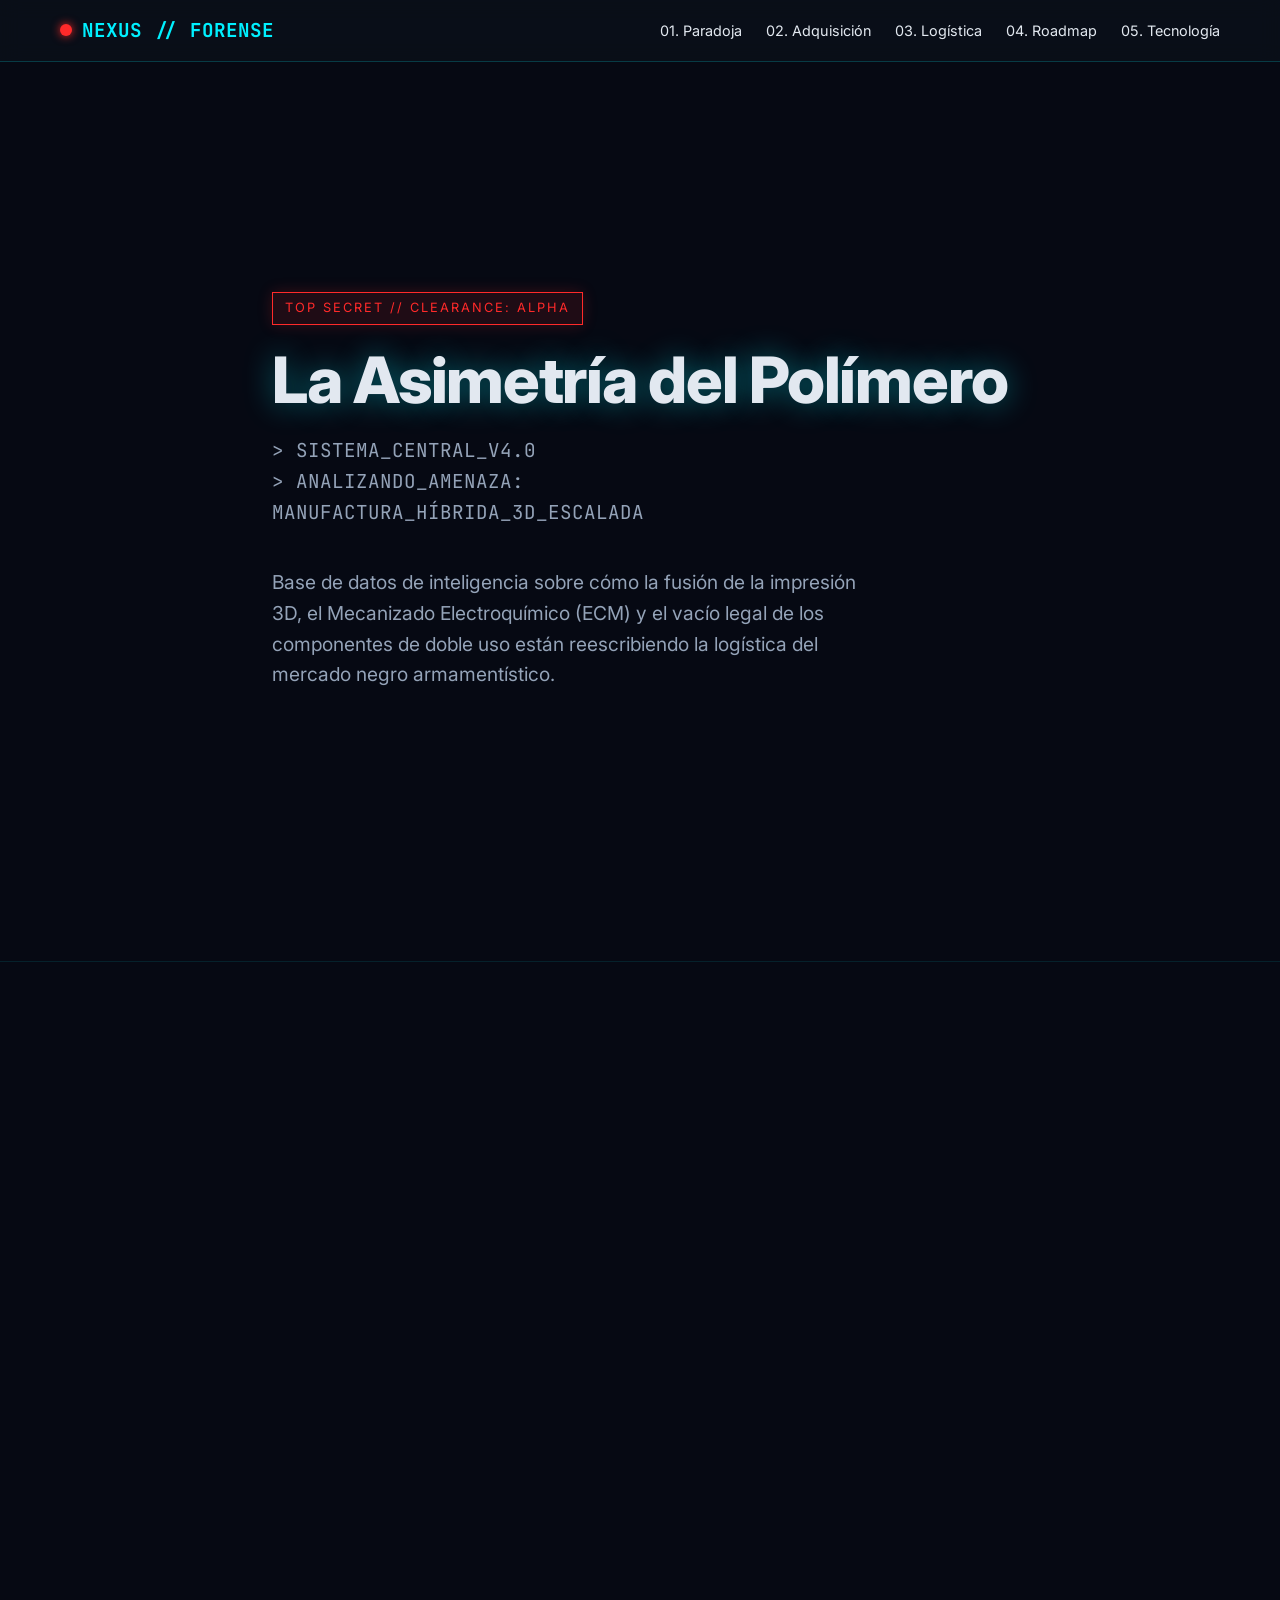
==== commit 891eca4b: "feat: refactor single page report into multi-page intelligence dashboard" ====
--- a/index.html
+++ b/index.html
@@ -1,809 +1,83 @@
-<!DOCTYPE html><html lang="es"><head>
-<meta charset="UTF-8"><meta name="viewport" content="width=device-width, initial-scale=1.0">
-<title>Portafolio de Inversión · Erik Hernández</title><link rel="preconnect" href="https://fonts.googleapis.com"><link rel="preconnect" href="https://fonts.gstatic.com" crossorigin><link href="https://fonts.googleapis.com/css2?family=Inter:wght@300;400;500;600;700&family=Sora:wght@600;700;800&family=JetBrains+Mono:wght@400;500;600&display=swap" rel="stylesheet">
-<link rel="stylesheet" href="assets/tw.css">
-<style>
-  /* ═══ BASE ═══ */
-  body {
-    background-color: #070708;
-    cursor: none;
-    overflow-x: hidden;
-  }
+﻿<!DOCTYPE html>
+<html lang="es">
+<head>
+  <meta charset="UTF-8">
+  <meta name="viewport" content="width=device-width, initial-scale=1.0">
+  <title>Sistema de Inteligencia Forense: Dashboard</title>
+  <link rel="stylesheet" href="forensic.css">
+</head>
+<body>
 
-  /* ═══ PARTICLE CANVAS ═══ */
-  #particle-canvas {
-    position: fixed;
-    inset: 0;
-    z-index: 0;
-    pointer-events: none;
-  }
-
-  /* ═══ FLOATING GRADIENT ORBS ═══ */
-  .orb {
-    position: fixed;
-    border-radius: 50%;
-    filter: blur(80px);
-    pointer-events: none;
-    z-index: 0;
-    will-change: transform;
-    transition: transform 0.3s ease-out;
-  }
-  .orb-1 {
-    width: 500px; height: 500px;
-    background: radial-gradient(circle, rgba(129,140,248,0.08), transparent 70%);
-    top: -10%; left: -5%;
-  }
-  .orb-2 {
-    width: 400px; height: 400px;
-    background: radial-gradient(circle, rgba(192,132,252,0.06), transparent 70%);
-    top: 30%; right: -10%;
-  }
-  .orb-3 {
-    width: 350px; height: 350px;
-    background: radial-gradient(circle, rgba(52,211,153,0.05), transparent 70%);
-    bottom: 10%; left: 20%;
-  }
-
-  /* ═══ MOUSE GLOW ═══ */
-  #mouse-glow {
-    position: fixed;
-    width: 400px; height: 400px;
-    border-radius: 50%;
-    background: radial-gradient(circle, rgba(129,140,248,0.04), transparent 60%);
-    pointer-events: none;
-    z-index: 0;
-    transform: translate(-50%,-50%) translate3d(-999px,-999px,0);
-    will-change: transform;
-    transition: opacity 0.3s ease;
-  }
-
-  /* ═══ SCROLL PROGRESS BAR ═══ */
-  #scroll-progress {
-    position: fixed;
-    top: 0; left: 0;
-    height: 2px;
-    background: linear-gradient(90deg, #818cf8, #c084fc, #f0abfc);
-    z-index: 9999;
-    width: 0%;
-    transition: width 0.05s linear;
-    box-shadow: 0 0 12px rgba(129,140,248,0.5);
-  }
-
-  /* ═══ GRID OVERLAY ═══ */
-  .grid-overlay {
-    position: fixed;
-    inset: 0;
-    z-index: 0;
-    pointer-events: none;
-    background-image:
-      linear-gradient(to right, rgba(255,255,255,0.015) 1px, transparent 1px),
-      linear-gradient(to bottom, rgba(255,255,255,0.015) 1px, transparent 1px);
-    background-size: 60px 60px;
-    mask-image: radial-gradient(ellipse 80% 60% at 50% 30%, black 20%, transparent 70%);
-    -webkit-mask-image: radial-gradient(ellipse 80% 60% at 50% 30%, black 20%, transparent 70%);
-    opacity: 0.6;
-    transition: opacity 0.5s ease;
-  }
-
-  /* ═══ NOISE TEXTURE ═══ */
-  .noise-overlay {
-    position: fixed;
-    inset: 0;
-    z-index: 1;
-    pointer-events: none;
-    opacity: 0.012;
-  }
-
-  /* ═══ CUSTOM CURSOR (ring + dot + trail) ═══ */
-  .custom-cursor {
-    position: fixed;
-    top: 0; left: 0;
-    width: 28px; height: 28px;
-    border: 1.5px solid rgba(255,255,255,0.2);
-    border-radius: 50%;
-    pointer-events: none;
-    z-index: 10000;
-    transform: translate3d(-100px,-100px,0);
-    transition: width 0.35s cubic-bezier(0.16,1,0.3,1),
-                height 0.35s cubic-bezier(0.16,1,0.3,1),
-                background-color 0.35s cubic-bezier(0.16,1,0.3,1),
-                border-color 0.35s cubic-bezier(0.16,1,0.3,1);
-    will-change: transform;
-  }
-  .cursor-dot {
-    position: fixed;
-    top: 0; left: 0;
-    width: 5px; height: 5px;
-    background: rgba(129,140,248,0.9);
-    border-radius: 50%;
-    pointer-events: none;
-    z-index: 10001;
-    transform: translate3d(-100px,-100px,0);
-    will-change: transform;
-    box-shadow: 0 0 8px rgba(129,140,248,0.4);
-  }
-  @media (max-width: 768px) {
-    .custom-cursor, .cursor-dot, #mouse-glow { display: none !important; }
-    body { cursor: auto !important; }
-    #particle-canvas { display: none; }
-  }
-  .custom-cursor.hover {
-    width: 56px; height: 56px;
-    background-color: rgba(255,255,255,0.9);
-    border-color: transparent;
-    mix-blend-mode: difference;
-  }
-
-  /* ═══ CARD SPOTLIGHT + TILT ═══ */
-  .spotlight-card {
-    position: relative;
-    overflow: hidden;
-    transition: all 0.5s cubic-bezier(0.16,1,0.3,1);
-    transform-style: preserve-3d;
-    perspective: 1000px;
-  }
-  .spotlight-card::before {
-    content: '';
-    position: absolute;
-    inset: 0;
-    border-radius: inherit;
-    background: radial-gradient(450px circle at var(--mx,-999px) var(--my,-999px),
-      rgba(129,140,248,0.08), transparent 65%);
-    z-index: 0;
-    pointer-events: none;
-    opacity: 0;
-    transition: opacity 0.5s ease;
-  }
-  .spotlight-card:hover::before { opacity: 1; }
-  .spotlight-card:hover {
-    border-color: rgba(255,255,255,0.1) !important;
-  }
-
-  /* ═══ SCROLL REVEAL ═══ */
-  .reveal {
-    opacity: 0;
-    transform: translateY(35px);
-    transition: opacity 0.9s cubic-bezier(0.16,1,0.3,1),
-                transform 0.9s cubic-bezier(0.16,1,0.3,1);
-  }
-  .reveal.active {
-    opacity: 1;
-    transform: translateY(0);
-  }
-
-  /* ═══ PARALLAX ELEMENTS ═══ */
-  [data-parallax] {
-    will-change: transform;
-    transition: transform 0.1s linear;
-  }
-
-  /* ═══ ANIMATED SHIMMER LINE ═══ */
-  .shimmer-line {
-    height: 1px;
-    background: linear-gradient(90deg, transparent, rgba(129,140,248,0.3), transparent);
-    background-size: 200% 100%;
-    animation: shimmer 3s ease-in-out infinite;
-  }
-
-  @keyframes shimmer {
-    0% { background-position: -200% 0; }
-    100% { background-position: 200% 0; }
-  }
-
-  @keyframes aurora {
-    0% { background-position: 0% 50%; }
-    50% { background-position: 100% 50%; }
-    100% { background-position: 0% 50%; }
-  }
-
-  /* ═══ STAGGER DELAYS ═══ */
-  .delay-1 { transition-delay: 80ms; animation-delay: 80ms; }
-  .delay-2 { transition-delay: 160ms; animation-delay: 160ms; }
-  .delay-3 { transition-delay: 240ms; animation-delay: 240ms; }
-  .delay-4 { transition-delay: 320ms; animation-delay: 320ms; }
-  .delay-5 { transition-delay: 400ms; animation-delay: 400ms; }
-  .delay-6 { transition-delay: 480ms; animation-delay: 480ms; }
-
-  /* ═══ MAGNETIC HOVER ═══ */
-  .magnetic {
-    transition: transform 0.3s cubic-bezier(0.16,1,0.3,1);
-  }
-
-  /* ═══ PROJECT CARD ═══ */
-  .project-card .card-gradient {
-    transition: opacity 0.5s ease, transform 0.8s cubic-bezier(0.16,1,0.3,1);
-  }
-  .project-card:hover .card-gradient {
-    opacity: 0.95;
-    transform: scale(1.08);
-  }
-
-  /* ═══ GRADIENT BORDER ═══ */
-  .gradient-border::after {
-    content: '';
-    position: absolute;
-    inset: 0;
-    border-radius: inherit;
-    padding: 1px;
-    background: linear-gradient(135deg, rgba(129,140,248,0.3), transparent 50%, rgba(192,132,252,0.2));
-    -webkit-mask: linear-gradient(#fff 0 0) content-box, linear-gradient(#fff 0 0);
-    -webkit-mask-composite: xor;
-    mask-composite: exclude;
-    pointer-events: none;
-  }
-
-  /* ═══ SCROLL INDICATOR PULSE ═══ */
-  .scroll-indicator {
-    animation: scrollBounce 2s ease-in-out infinite;
-  }
-  @keyframes scrollBounce {
-    0%,100% { transform: translateY(0); opacity: 0.4; }
-    50% { transform: translateY(8px); opacity: 0.8; }
-  }
-
-  .scroll-chips { scrollbar-width: none; }
-  .scroll-chips::-webkit-scrollbar { display: none; }
-</style>
-</head><body class="min-h-screen antialiased pb-10">
-  <!-- Scroll Progress -->
-  <div id="scroll-progress"></div>
-  <!-- Particle Canvas -->
-  <canvas id="particle-canvas"></canvas>
-  <!-- Floating Gradient Orbs -->
-  <div class="orb orb-1" id="orb1"></div>
-  <div class="orb orb-2" id="orb2"></div>
-  <div class="orb orb-3" id="orb3"></div>
-  <!-- Mouse Glow -->
-  <div id="mouse-glow"></div>
-  <!-- Grid overlay -->
-  <div class="grid-overlay" id="grid-ov"></div>
-  <!-- Noise texture -->
-  <svg class="noise-overlay" xmlns="http://www.w3.org/2000/svg">
-    <filter id="noise"><feTurbulence type="fractalNoise" baseFrequency="0.75" numOctaves="4" stitchTiles="stitch"/></filter>
-    <rect width="100%" height="100%" filter="url(#noise)"/>
-  </svg>
-  <!-- Cursors -->
-  <div id="cursor-ring" class="custom-cursor"></div>
-  <div id="cursor-dot" class="cursor-dot"></div>
-
-  <div class="relative z-10">
-  <header class="fixed top-0 left-0 right-0 z-50 px-4 pt-5">
-  <nav class="nav-bar max-w-5xl mx-auto backdrop-blur-xl bg-surface-0/50 border border-white/[0.04] rounded-2xl py-2.5 px-5 flex items-center justify-between transition-all duration-500" style="box-shadow:0 8px 40px -12px rgba(0,0,0,.5)">
-    <div class="flex items-center gap-3">
-      <div class="relative w-7 h-7 rounded-lg bg-gradient-to-br from-indigo-400 to-violet-500 flex items-center justify-center shadow-glow-sm magnetic">
-        <span class="font-display font-bold text-white text-[10px]">EH</span>
+  <!-- NAVBAR -->
+  <nav class="navbar">
+    <div class="container">
+      <a href="index.html" class="navbar-brand">NEXUS // FORENSE</a>
+      <div class="nav-links">
+        <a href="dossier-01-paradoja.html">01. Paradoja</a>
+        <a href="dossier-02-adquisicion.html">02. Adquisición</a>
+        <a href="dossier-03-logistica.html">03. Logística</a>
+        <a href="dossier-04-roadmap.html">04. Roadmap</a>
+        <a href="dossier-05-tecnologia.html">05. Tecnología</a>
       </div>
-      <a href="index.html" class="font-display font-bold text-white text-xs tracking-[.15em] uppercase hover:text-accent-bright transition-colors duration-300 magnetic interactive">Portafolio</a>
-    </div>
-    <div class="hidden md:flex items-center gap-8 text-[11px] font-semibold tracking-[.12em] uppercase text-white/40">
-      <a href="index.html" class="hover:text-white transition-colors duration-300 relative group magnetic interactive">
-        Inicio
-        <span class="absolute -bottom-1 left-0 w-0 h-px bg-accent group-hover:w-full transition-all duration-300"></span>
-      </a>
-      <a href="index.html#oportunidades" class="hover:text-white transition-colors duration-300 relative group magnetic interactive">
-        Proyectos
-        <span class="absolute -bottom-1 left-0 w-0 h-px bg-accent group-hover:w-full transition-all duration-300"></span>
-      </a>
-    </div>
-    <div class="flex items-center gap-2 rounded-full py-1.5 px-3 magnetic interactive" style="background:rgba(52,211,153,0.06);border:1px solid rgba(52,211,153,0.12)">
-      <span class="relative flex h-1.5 w-1.5">
-        <span class="animate-ping absolute inline-flex h-full w-full rounded-full bg-emerald-400 opacity-60"></span>
-        <span class="relative inline-flex rounded-full h-1.5 w-1.5 bg-emerald-400"></span>
-      </span>
-      <span class="text-[9px] uppercase tracking-[.15em] font-bold text-emerald-300/80">Live</span>
     </div>
   </nav>
-</header>
-<main class="max-w-5xl mx-auto px-5 pt-28">
-<section class="relative overflow-hidden rounded-2xl mt-6 reveal" style="border:1px solid rgba(255,255,255,0.03)">
-  <!-- Ambient aurora -->
-  <div class="absolute inset-0" style="background:linear-gradient(135deg, rgba(129,140,248,0.04) 0%, transparent 40%, rgba(192,132,252,0.03) 70%, transparent 100%)"></div>
-  <div class="absolute -right-32 -top-32 w-[500px] h-[500px] rounded-full blur-3xl animate-breathe" data-parallax="0.1" style="background:radial-gradient(circle, rgba(129,140,248,0.06), transparent 70%)"></div>
-  <div class="absolute -left-32 bottom-0 w-96 h-96 rounded-full blur-3xl opacity-50 animate-breathe" data-parallax="-0.05" style="animation-delay:2s;background:radial-gradient(circle, rgba(192,132,252,0.04), transparent 70%)"></div>
 
-  <div class="relative p-10 md:p-16">
-    <!-- Eyebrow -->
-    <div class="inline-flex items-center gap-2 rounded-full py-1.5 px-4 mb-6 reveal delay-1" data-parallax="0.15" style="background:rgba(255,255,255,0.03);border:1px solid rgba(255,255,255,0.06)">
-      <span class="font-mono text-[10px] tracking-[.15em] uppercase text-white/40">◆ 5 oportunidades reales · Veracruz & Campeche</span>
+  <!-- HERO SECTION -->
+  <header class="hero">
+    <div class="container hero-content">
+      <span class="badge red">TOP SECRET // CLEARANCE: ALPHA</span>
+      <h1>La Asimetría del Polímero</h1>
+      <p class="mono text-cyan">> SISTEMA_CENTRAL_V4.0<br>> ANALIZANDO_AMENAZA: MANUFACTURA_HÍBRIDA_3D_ESCALADA</p>
+      <p>Base de datos de inteligencia sobre cómo la fusión de la impresión 3D, el Mecanizado Electroquímico (ECM) y el vacío legal de los componentes de doble uso están reescribiendo la logística del mercado negro armamentístico.</p>
     </div>
+  </header>
 
-    <!-- Title -->
-    <h1 class="text-4xl md:text-7xl font-display font-bold tracking-tight leading-[1.05] uppercase reveal delay-2" data-parallax="0.2">
-      <span class="grad-text">Portafolio de</span><br>
-      <span class="grad-text-accent">Inversión</span>
-    </h1>
+  <!-- DASHBOARD -->
+  <section class="section" style="padding-top: 0;">
+    <div class="container reveal">
+      <h2 style="font-family: 'JetBrains Mono', monospace; color: var(--accent-cyan); font-size: 1.5rem; margin-bottom: 20px; border-bottom: 1px solid rgba(0,240,255,0.2); padding-bottom: 10px;">> ARCHIVOS DESCLASIFICADOS (SELECCIONE DOSSIER)</h2>
+      
+      <div class="dashboard-grid">
+        
+        <a href="dossier-01-paradoja.html" class="dossier-card">
+          <span class="dossier-number">01</span>
+          <span class="badge">DOCTRINA BÁSICA</span>
+          <h3>La Paradoja del 80/20</h3>
+          <p>Análisis forense del diseño híbrido: por qué el polímero es solo un vector para mecanizar metal y no la letalidad en sí misma.</p>
+        </a>
 
-    <!-- Subtitle -->
-    <p class="text-white/30 text-base md:text-lg mt-5 max-w-2xl font-light leading-relaxed reveal delay-3" data-parallax="0.1">Cinco proyectos reales en Veracruz y Campeche, con números honestos (incluido el escenario que puede perder).</p>
+        <a href="dossier-02-adquisicion.html" class="dossier-card">
+          <span class="dossier-number">02</span>
+          <span class="badge">MANUFACTURA</span>
+          <h3>Adquisición y Montaje</h3>
+          <p>La "Lista de Compras Ciega": Tubos DIN 2391, Muelles ISO y pegamento Epoxi. Cómo evaden los algoritmos AML/KYC.</p>
+        </a>
 
-    <!-- Tags -->
-    <div class="mt-7 flex flex-wrap gap-2 reveal delay-4" data-parallax="0.05">
-      <span class="chip magnetic interactive">Corridas financieras</span>
-      <span class="chip magnetic interactive">Escenarios honestos</span>
-      <span class="chip font-mono magnetic interactive">MXN $</span>
+        <a href="dossier-03-logistica.html" class="dossier-card">
+          <span class="dossier-number">03</span>
+          <span class="badge red">LATENCIA LOGÍSTICA</span>
+          <h3>El Vacío Legal: 7 Días</h3>
+          <p>Flujo cronológico demostrando que la adquisición es completamente legal hasta el cruce de la línea en el ensamblaje final.</p>
+        </a>
+
+        <a href="dossier-04-roadmap.html" class="dossier-card">
+          <span class="dossier-number">04</span>
+          <span class="badge red">PROYECCIÓN TÁCTICA</span>
+          <h3>Roadmap: Escala Industrial</h3>
+          <p>Cómo el crimen organizado ha estandarizado procesos de manufactura (SOPs) para escalar la producción en 4 fases evolutivas off-grid.</p>
+        </a>
+
+        <a href="dossier-05-tecnologia.html" class="dossier-card">
+          <span class="dossier-number">05</span>
+          <span class="badge">INTELIGENCIA CAMPO</span>
+          <h3>Mecanizado ECM y Economía</h3>
+          <p>Deep-dive en la electrólisis balística, estudios de caso en España/Myanmar y el desplome radical del costo marginal criminal.</p>
+        </a>
+
+      </div>
     </div>
+  </section>
 
-    <!-- Shimmer line -->
-    <div class="shimmer-line mt-10 rounded-full reveal delay-5"></div>
-  </div>
-</section>
-<div class="grid grid-cols-2 md:grid-cols-4 gap-3 mt-6">
-  <div class="spotlight-card card px-5 py-6 text-center reveal delay-1">
-  <div class="relative z-10">
-    <div class="text-2xl md:text-3xl font-display font-bold grad-text">5</div>
-    <div class="text-[10px] font-semibold uppercase tracking-[.12em] text-white/25 mt-1.5">proyectos</div>
-  </div>
-</div><div class="spotlight-card card px-5 py-6 text-center reveal delay-2">
-  <div class="relative z-10">
-    <div class="text-2xl md:text-3xl font-display font-bold grad-text">$0</div>
-    <div class="text-[10px] font-semibold uppercase tracking-[.12em] text-white/25 mt-1.5">costo herramientas</div>
-  </div>
-</div>
-  <div class="spotlight-card card px-5 py-6 text-center reveal delay-3">
-  <div class="relative z-10">
-    <div class="text-2xl md:text-3xl font-display font-bold grad-text">3</div>
-    <div class="text-[10px] font-semibold uppercase tracking-[.12em] text-white/25 mt-1.5">escenarios c/u</div>
-  </div>
-</div><div class="spotlight-card card px-5 py-6 text-center reveal delay-4">
-  <div class="relative z-10">
-    <div class="text-2xl md:text-3xl font-display font-bold grad-text">100%</div>
-    <div class="text-[10px] font-semibold uppercase tracking-[.12em] text-white/25 mt-1.5">verificable</div>
-  </div>
-</div>
-</div>
-<div class="mt-16 mb-8 reveal" id="oportunidades">
-  <div class="flex items-center gap-4">
-    <div class="w-1 h-6 rounded-full bg-accent"></div>
-    <h2 class="text-xl md:text-2xl font-display font-bold text-white">Las oportunidades</h2>
-  </div>
-  <p class="text-white/25 text-sm mt-2 ml-5 font-light">Cada proyecto con su corrida financiera honesta.</p>
-</div>
-<div class="grid md:grid-cols-2 lg:grid-cols-3 gap-5">
-<a href="html/agtech-cultivo-ia.html" class="group spotlight-card project-card card overflow-hidden flex flex-col justify-between min-h-[360px] reveal delay-1 magnetic interactive">
-  <div class="relative z-10">
-    <!-- Gradient header -->
-    <div class="relative h-24 overflow-hidden rounded-t-xl -mx-px -mt-px">
-      <div class="card-gradient absolute inset-0 bg-gradient-to-br from-emerald-400 via-teal-500 to-cyan-600 opacity-80"></div>
-      <div class="absolute inset-0 bg-gradient-to-t from-surface-1 via-transparent to-transparent"></div>
-      <div class="absolute bottom-3 left-5 text-4xl drop-shadow-lg">🌱</div>
-    </div>
-
-    <!-- Body -->
-    <div class="p-5 pt-4">
-      <span class="badge b-yellow">🟡 Proyecto nuevo</span>
-      <h3 class="text-base font-display font-bold text-white mt-3 group-hover:text-accent-bright transition-colors duration-300">AgTech: Cultivo de Precisión con IA</h3>
-      <p class="text-xs text-white/25 mt-2 line-clamp-2 leading-relaxed">Sistema de sensores + IA que controla clima, riego y detecta plagas en agricultura protegida legal (tomate, fresa, lechuga). Mercado virgen en Veracruz.</p>
-    </div>
-  </div>
-
-  <!-- Footer -->
-  <div class="p-5 pt-0 relative z-10">
-    <div class="grid grid-cols-2 gap-2 mb-4"><div class="rounded-lg p-2.5" style="background:rgba(7,7,8,0.6);border:1px solid rgba(255,255,255,0.03)"><div class="text-[9px] text-white/20 font-mono tracking-wider uppercase">Inversión (MXN)</div><div class="font-display font-bold text-white text-sm mt-0.5">$111,100</div></div><div class="rounded-lg p-2.5" style="background:rgba(7,7,8,0.6);border:1px solid rgba(255,255,255,0.03)"><div class="text-[9px] text-white/20 font-mono tracking-wider uppercase">TIR anual (base)</div><div class="font-display font-bold text-white text-sm mt-0.5">108%</div></div></div>
-    <div class="flex items-center gap-1.5 text-xs font-semibold tracking-wider uppercase group-hover:text-accent-bright transition-colors duration-300" style="color:#34d399">
-      <span>Explorar</span>
-      <svg class="w-3.5 h-3.5 group-hover:translate-x-0.5 transition-transform duration-300" xmlns="http://www.w3.org/2000/svg" fill="none" viewBox="0 0 24 24" stroke-width="2.5" stroke="currentColor"><path stroke-linecap="round" stroke-linejoin="round" d="M13.5 4.5L21 12m0 0l-7.5 7.5M21 12H3"/></svg>
-    </div>
-  </div>
-</a>
-<a href="html/impresion-3d.html" class="group spotlight-card project-card card overflow-hidden flex flex-col justify-between min-h-[360px] reveal delay-2 magnetic interactive">
-  <div class="relative z-10">
-    <!-- Gradient header -->
-    <div class="relative h-24 overflow-hidden rounded-t-xl -mx-px -mt-px">
-      <div class="card-gradient absolute inset-0 bg-gradient-to-br from-indigo-400 via-violet-500 to-purple-600 opacity-80"></div>
-      <div class="absolute inset-0 bg-gradient-to-t from-surface-1 via-transparent to-transparent"></div>
-      <div class="absolute bottom-3 left-5 text-4xl drop-shadow-lg">🖨️</div>
-    </div>
-
-    <!-- Body -->
-    <div class="p-5 pt-4">
-      <span class="badge b-green">🟢 Listo para presentar</span>
-      <h3 class="text-base font-display font-bold text-white mt-3 group-hover:text-accent-bright transition-colors duration-300">Impresión 3D Cardel</h3>
-      <p class="text-xs text-white/25 mt-2 line-clamp-2 leading-relaxed">Servicio de impresión 3D para prototipos y piezas a la medida (B2B) en Ciudad Cardel — el único en el municipio.</p>
-    </div>
-  </div>
-
-  <!-- Footer -->
-  <div class="p-5 pt-0 relative z-10">
-    <div class="grid grid-cols-2 gap-2 mb-4"><div class="rounded-lg p-2.5" style="background:rgba(7,7,8,0.6);border:1px solid rgba(255,255,255,0.03)"><div class="text-[9px] text-white/20 font-mono tracking-wider uppercase">Inversión (MXN)</div><div class="font-display font-bold text-white text-sm mt-0.5">$231,000</div></div><div class="rounded-lg p-2.5" style="background:rgba(7,7,8,0.6);border:1px solid rgba(255,255,255,0.03)"><div class="text-[9px] text-white/20 font-mono tracking-wider uppercase">TIR anual (base)</div><div class="font-display font-bold text-white text-sm mt-0.5">131%</div></div></div>
-    <div class="flex items-center gap-1.5 text-xs font-semibold tracking-wider uppercase group-hover:text-accent-bright transition-colors duration-300" style="color:#818cf8">
-      <span>Explorar</span>
-      <svg class="w-3.5 h-3.5 group-hover:translate-x-0.5 transition-transform duration-300" xmlns="http://www.w3.org/2000/svg" fill="none" viewBox="0 0 24 24" stroke-width="2.5" stroke="currentColor"><path stroke-linecap="round" stroke-linejoin="round" d="M13.5 4.5L21 12m0 0l-7.5 7.5M21 12H3"/></svg>
-    </div>
-  </div>
-</a>
-<a href="html/mercadito.html" class="group spotlight-card project-card card overflow-hidden flex flex-col justify-between min-h-[360px] reveal delay-3 magnetic interactive">
-  <div class="relative z-10">
-    <!-- Gradient header -->
-    <div class="relative h-24 overflow-hidden rounded-t-xl -mx-px -mt-px">
-      <div class="card-gradient absolute inset-0 bg-gradient-to-br from-amber-400 via-orange-500 to-rose-500 opacity-80"></div>
-      <div class="absolute inset-0 bg-gradient-to-t from-surface-1 via-transparent to-transparent"></div>
-      <div class="absolute bottom-3 left-5 text-4xl drop-shadow-lg">🥤</div>
-    </div>
-
-    <!-- Body -->
-    <div class="p-5 pt-4">
-      <span class="badge b-yellow">🟡 Listo (falta validar demanda)</span>
-      <h3 class="text-base font-display font-bold text-white mt-3 group-hover:text-accent-bright transition-colors duration-300">Mercadito Fin de Semana</h3>
-      <p class="text-xs text-white/25 mt-2 line-clamp-2 leading-relaxed">Puesto de bebidas frías y antojitos junto al baño de un tianguis nuevo, con agua propia de purificadora.</p>
-    </div>
-  </div>
-
-  <!-- Footer -->
-  <div class="p-5 pt-0 relative z-10">
-    <div class="grid grid-cols-2 gap-2 mb-4"><div class="rounded-lg p-2.5" style="background:rgba(7,7,8,0.6);border:1px solid rgba(255,255,255,0.03)"><div class="text-[9px] text-white/20 font-mono tracking-wider uppercase">Inversión (MXN)</div><div class="font-display font-bold text-white text-sm mt-0.5">$5,900</div></div><div class="rounded-lg p-2.5" style="background:rgba(7,7,8,0.6);border:1px solid rgba(255,255,255,0.03)"><div class="text-[9px] text-white/20 font-mono tracking-wider uppercase">Ganancia (base)</div><div class="font-display font-bold text-white text-sm mt-0.5">$3,469/mes</div></div></div>
-    <div class="flex items-center gap-1.5 text-xs font-semibold tracking-wider uppercase group-hover:text-accent-bright transition-colors duration-300" style="color:#fb923c">
-      <span>Explorar</span>
-      <svg class="w-3.5 h-3.5 group-hover:translate-x-0.5 transition-transform duration-300" xmlns="http://www.w3.org/2000/svg" fill="none" viewBox="0 0 24 24" stroke-width="2.5" stroke="currentColor"><path stroke-linecap="round" stroke-linejoin="round" d="M13.5 4.5L21 12m0 0l-7.5 7.5M21 12H3"/></svg>
-    </div>
-  </div>
-</a>
-<a href="html/taller-motos.html" class="group spotlight-card project-card card overflow-hidden flex flex-col justify-between min-h-[360px] reveal delay-4 magnetic interactive">
-  <div class="relative z-10">
-    <!-- Gradient header -->
-    <div class="relative h-24 overflow-hidden rounded-t-xl -mx-px -mt-px">
-      <div class="card-gradient absolute inset-0 bg-gradient-to-br from-fuchsia-400 via-pink-500 to-rose-600 opacity-80"></div>
-      <div class="absolute inset-0 bg-gradient-to-t from-surface-1 via-transparent to-transparent"></div>
-      <div class="absolute bottom-3 left-5 text-4xl drop-shadow-lg">🏍️</div>
-    </div>
-
-    <!-- Body -->
-    <div class="p-5 pt-4">
-      <span class="badge b-yellow">🟡 Proyecto nuevo</span>
-      <h3 class="text-base font-display font-bold text-white mt-3 group-hover:text-accent-bright transition-colors duration-300">Taller de Motos con Convenios</h3>
-      <p class="text-xs text-white/25 mt-2 line-clamp-2 leading-relaxed">Taller de mantenimiento de motos en Cardel, con ingreso recurrente vía convenios con flotas de reparto y renting.</p>
-    </div>
-  </div>
-
-  <!-- Footer -->
-  <div class="p-5 pt-0 relative z-10">
-    <div class="grid grid-cols-2 gap-2 mb-4"><div class="rounded-lg p-2.5" style="background:rgba(7,7,8,0.6);border:1px solid rgba(255,255,255,0.03)"><div class="text-[9px] text-white/20 font-mono tracking-wider uppercase">Inversión (MXN)</div><div class="font-display font-bold text-white text-sm mt-0.5">$146,300</div></div><div class="rounded-lg p-2.5" style="background:rgba(7,7,8,0.6);border:1px solid rgba(255,255,255,0.03)"><div class="text-[9px] text-white/20 font-mono tracking-wider uppercase">TIR anual (base)</div><div class="font-display font-bold text-white text-sm mt-0.5">36%</div></div></div>
-    <div class="flex items-center gap-1.5 text-xs font-semibold tracking-wider uppercase group-hover:text-accent-bright transition-colors duration-300" style="color:#f0abfc">
-      <span>Explorar</span>
-      <svg class="w-3.5 h-3.5 group-hover:translate-x-0.5 transition-transform duration-300" xmlns="http://www.w3.org/2000/svg" fill="none" viewBox="0 0 24 24" stroke-width="2.5" stroke="currentColor"><path stroke-linecap="round" stroke-linejoin="round" d="M13.5 4.5L21 12m0 0l-7.5 7.5M21 12H3"/></svg>
-    </div>
-  </div>
-</a>
-<a href="html/acuicola.html" class="group spotlight-card project-card card overflow-hidden flex flex-col justify-between min-h-[360px] reveal delay-5 magnetic interactive">
-  <div class="relative z-10">
-    <!-- Gradient header -->
-    <div class="relative h-24 overflow-hidden rounded-t-xl -mx-px -mt-px">
-      <div class="card-gradient absolute inset-0 bg-gradient-to-br from-cyan-400 via-teal-500 to-emerald-600 opacity-80"></div>
-      <div class="absolute inset-0 bg-gradient-to-t from-surface-1 via-transparent to-transparent"></div>
-      <div class="absolute bottom-3 left-5 text-4xl drop-shadow-lg">🐟</div>
-    </div>
-
-    <!-- Body -->
-    <div class="p-5 pt-4">
-      <span class="badge b-red">🔴 Preliminar (resolver permisos)</span>
-      <h3 class="text-base font-display font-bold text-white mt-3 group-hover:text-accent-bright transition-colors duration-300">Acuícola Lomas de San Román</h3>
-      <p class="text-xs text-white/25 mt-2 line-clamp-2 leading-relaxed">Granja de peces ya construida (7 estanques, 67,000 m² de agua) en Campeche. Corrida preliminar.</p>
-    </div>
-  </div>
-
-  <!-- Footer -->
-  <div class="p-5 pt-0 relative z-10">
-    <div class="grid grid-cols-2 gap-2 mb-4"><div class="rounded-lg p-2.5" style="background:rgba(7,7,8,0.6);border:1px solid rgba(255,255,255,0.03)"><div class="text-[9px] text-white/20 font-mono tracking-wider uppercase">Inversión estimada (MXN)</div><div class="font-display font-bold text-white text-sm mt-0.5">$704,000</div></div><div class="rounded-lg p-2.5" style="background:rgba(7,7,8,0.6);border:1px solid rgba(255,255,255,0.03)"><div class="text-[9px] text-white/20 font-mono tracking-wider uppercase">TIR anual (base)</div><div class="font-display font-bold text-white text-sm mt-0.5">17%</div></div></div>
-    <div class="flex items-center gap-1.5 text-xs font-semibold tracking-wider uppercase group-hover:text-accent-bright transition-colors duration-300" style="color:#22d3ee">
-      <span>Explorar</span>
-      <svg class="w-3.5 h-3.5 group-hover:translate-x-0.5 transition-transform duration-300" xmlns="http://www.w3.org/2000/svg" fill="none" viewBox="0 0 24 24" stroke-width="2.5" stroke="currentColor"><path stroke-linecap="round" stroke-linejoin="round" d="M13.5 4.5L21 12m0 0l-7.5 7.5M21 12H3"/></svg>
-    </div>
-  </div>
-</a>
-</div>
-<section class="relative overflow-hidden rounded-2xl mt-16 p-10 md:p-14 text-center reveal" style="border:1px solid rgba(255,255,255,0.03)">
-  <div class="absolute inset-0" style="background:linear-gradient(135deg, rgba(129,140,248,0.03), transparent 50%, rgba(192,132,252,0.02))"></div>
-  <div class="relative">
-    <h2 class="text-2xl md:text-3xl font-display font-bold text-white">¿Te interesa alguno?</h2>
-    <p class="text-white/30 mt-3 max-w-lg mx-auto text-sm leading-relaxed">Cada proyecto tiene su corrida financiera completa y honesta — incluido el escenario que puede perder.</p>
-    <div class="section-divider my-6 max-w-xs mx-auto"></div>
-    <p class="text-white/40 text-sm"><span class="text-white font-semibold">Erik Hernández</span> · <span class="font-mono">erikjosehernandez@gmail.com</span></p>
-  </div>
-</section>
-</main>
-<footer class="max-w-5xl mx-auto px-6 py-16">
-  <div class="section-divider mb-10"></div>
-  <div class="flex flex-col md:flex-row justify-between items-center gap-4 text-xs text-white/25">
-    <div class="flex items-center gap-2">
-      <div class="w-5 h-5 rounded-md bg-gradient-to-br from-indigo-400 to-violet-500 flex items-center justify-center">
-        <span class="font-bold text-white text-[7px]">EH</span>
-      </div>
-      <span class="font-display font-semibold tracking-wider uppercase">Portafolio de Inversión</span>
-    </div>
-    <div class="flex items-center gap-6">
-      <span>Cifras en MXN</span>
-      <span class="text-emerald-400/60">● verificado</span>
-      <span class="text-amber-400/60">● por confirmar</span>
-      <span class="text-rose-400/60">● estimación</span>
-    </div>
-    <span class="font-mono text-white/15">2026</span>
-  </div>
-</footer>
-  </div>
-
-  <script>
-  (function() {
-    'use strict';
-    const isMobile = window.innerWidth < 769;
-    let mouseX = -999, mouseY = -999, scrollY = 0, scrollPct = 0;
-    const ease = 0.12;
-
-    // ═══════════════════════════════════════════
-    // 1. PARTICLE CONSTELLATION (Canvas)
-    // ═══════════════════════════════════════════
-    if (!isMobile) {
-      const cvs = document.getElementById('particle-canvas');
-      const ctx = cvs.getContext('2d');
-      let W, H;
-      function resize() { W = cvs.width = window.innerWidth; H = cvs.height = window.innerHeight; }
-      resize();
-      window.addEventListener('resize', resize);
-
-      const COUNT = 80;
-      const LINK_DIST = 140;
-      const MOUSE_RADIUS = 200;
-      const particles = [];
-
-      for (let i = 0; i < COUNT; i++) {
-        particles.push({
-          x: Math.random() * W,
-          y: Math.random() * H,
-          vx: (Math.random() - 0.5) * 0.3,
-          vy: (Math.random() - 0.5) * 0.3,
-          r: Math.random() * 1.5 + 0.5,
-          baseAlpha: Math.random() * 0.3 + 0.1
-        });
-      }
-
-      function drawParticles() {
-        ctx.clearRect(0, 0, W, H);
-
-        // Scroll speed boost
-        const scrollBoost = 1 + Math.abs(window._scrollDelta || 0) * 0.02;
-
-        for (let i = 0; i < COUNT; i++) {
-          const p = particles[i];
-          // Mouse repulsion
-          const dxm = p.x - mouseX;
-          const dym = p.y - mouseY;
-          const distM = Math.sqrt(dxm*dxm + dym*dym);
-          if (distM < MOUSE_RADIUS && distM > 0) {
-            const force = (MOUSE_RADIUS - distM) / MOUSE_RADIUS * 0.8;
-            p.vx += (dxm / distM) * force;
-            p.vy += (dym / distM) * force;
-          }
-
-          // Damping
-          p.vx *= 0.97;
-          p.vy *= 0.97;
-
-          // Movement
-          p.x += p.vx * scrollBoost;
-          p.y += p.vy * scrollBoost;
-
-          // Wrap
-          if (p.x < -10) p.x = W + 10;
-          if (p.x > W + 10) p.x = -10;
-          if (p.y < -10) p.y = H + 10;
-          if (p.y > H + 10) p.y = -10;
-
-          // Draw particle
-          const alpha = p.baseAlpha * (0.6 + 0.4 * Math.sin(Date.now() * 0.001 + i));
-          ctx.beginPath();
-          ctx.arc(p.x, p.y, p.r, 0, Math.PI * 2);
-          ctx.fillStyle = `rgba(129,140,248,${alpha.toFixed(3)})`;
-          ctx.fill();
-        }
-
-        // Draw connections
-        for (let i = 0; i < COUNT; i++) {
-          for (let j = i + 1; j < COUNT; j++) {
-            const dx = particles[i].x - particles[j].x;
-            const dy = particles[i].y - particles[j].y;
-            const d = Math.sqrt(dx*dx + dy*dy);
-            if (d < LINK_DIST) {
-              const a = (1 - d / LINK_DIST) * 0.12;
-              ctx.beginPath();
-              ctx.moveTo(particles[i].x, particles[i].y);
-              ctx.lineTo(particles[j].x, particles[j].y);
-              ctx.strokeStyle = `rgba(129,140,248,${a.toFixed(3)})`;
-              ctx.lineWidth = 0.5;
-              ctx.stroke();
-            }
-          }
-        }
-
-        // Mouse-to-particle connections
-        if (mouseX > 0) {
-          for (let i = 0; i < COUNT; i++) {
-            const dx = particles[i].x - mouseX;
-            const dy = particles[i].y - mouseY;
-            const d = Math.sqrt(dx*dx + dy*dy);
-            if (d < MOUSE_RADIUS) {
-              const a = (1 - d / MOUSE_RADIUS) * 0.2;
-              ctx.beginPath();
-              ctx.moveTo(particles[i].x, particles[i].y);
-              ctx.lineTo(mouseX, mouseY);
-              ctx.strokeStyle = `rgba(192,132,252,${a.toFixed(3)})`;
-              ctx.lineWidth = 0.6;
-              ctx.stroke();
-            }
-          }
-        }
-
-        requestAnimationFrame(drawParticles);
-      }
-      requestAnimationFrame(drawParticles);
-    }
-
-    // ═══════════════════════════════════════════
-    // 2. MOUSE TRACKING (shared state)
-    // ═══════════════════════════════════════════
-    document.addEventListener('mousemove', ev => {
-      mouseX = ev.clientX;
-      mouseY = ev.clientY;
-    });
-
-    // ═══════════════════════════════════════════
-    // 3. CUSTOM CURSOR (ring + dot)
-    // ═══════════════════════════════════════════
-    if (!isMobile) {
-      const ring = document.getElementById('cursor-ring');
-      const dot = document.getElementById('cursor-dot');
-      const glow = document.getElementById('mouse-glow');
-      let rx = -100, ry = -100;
-      function tickCursor() {
-        rx += (mouseX - rx) * ease;
-        ry += (mouseY - ry) * ease;
-        const s = ring.classList.contains('hover') ? 56 : 28;
-        ring.style.transform = `translate3d(${rx-s/2}px,${ry-s/2}px,0)`;
-        dot.style.transform = `translate3d(${mouseX-2.5}px,${mouseY-2.5}px,0)`;
-        glow.style.transform = `translate(-50%,-50%) translate3d(${mouseX}px,${mouseY}px,0)`;
-        requestAnimationFrame(tickCursor);
-      }
-      requestAnimationFrame(tickCursor);
-
-      // Hover detection
-      document.querySelectorAll('a,button,[role="button"],.interactive,.magnetic').forEach(el => {
-        el.addEventListener('mouseenter', () => ring.classList.add('hover'));
-        el.addEventListener('mouseleave', () => ring.classList.remove('hover'));
-      });
-    }
-
-    // ═══════════════════════════════════════════
-    // 4. CARD SPOTLIGHT + 3D TILT
-    // ═══════════════════════════════════════════
-    document.querySelectorAll('.spotlight-card').forEach(card => {
-      card.addEventListener('mousemove', ev => {
-        const r = card.getBoundingClientRect();
-        const x = ev.clientX - r.left;
-        const y = ev.clientY - r.top;
-        card.style.setProperty('--mx', `${x}px`);
-        card.style.setProperty('--my', `${y}px`);
-        // 3D tilt
-        const cx = r.width / 2;
-        const cy = r.height / 2;
-        const rotX = ((y - cy) / cy) * -3;
-        const rotY = ((x - cx) / cx) * 3;
-        card.style.transform = `perspective(800px) rotateX(${rotX}deg) rotateY(${rotY}deg) translateZ(4px)`;
-      });
-      card.addEventListener('mouseleave', () => {
-        card.style.removeProperty('--mx');
-        card.style.removeProperty('--my');
-        card.style.transform = '';
-      });
-    });
-
-    // ═══════════════════════════════════════════
-    // 5. MAGNETIC BUTTONS
-    // ═══════════════════════════════════════════
-    document.querySelectorAll('.magnetic').forEach(btn => {
-      btn.addEventListener('mousemove', ev => {
-        const r = btn.getBoundingClientRect();
-        const x = ev.clientX - r.left - r.width / 2;
-        const y = ev.clientY - r.top - r.height / 2;
-        btn.style.transform = `translate(${x * 0.2}px, ${y * 0.2}px)`;
-      });
-      btn.addEventListener('mouseleave', () => {
-        btn.style.transform = '';
-      });
-    });
-
-    // ═══════════════════════════════════════════
-    // 6. SCROLL EFFECTS (progress, orbs, parallax, grid fade)
-    // ═══════════════════════════════════════════
-    const progressBar = document.getElementById('scroll-progress');
-    const orb1 = document.getElementById('orb1');
-    const orb2 = document.getElementById('orb2');
-    const orb3 = document.getElementById('orb3');
-    const gridOv = document.getElementById('grid-ov');
-    let lastScroll = 0;
-    window._scrollDelta = 0;
-
-    function onScroll() {
-      const sy = window.scrollY;
-      const docH = document.documentElement.scrollHeight - window.innerHeight;
-      scrollPct = docH > 0 ? sy / docH : 0;
-      window._scrollDelta = sy - lastScroll;
-      lastScroll = sy;
-
-      // Scroll progress bar
-      if (progressBar) progressBar.style.width = `${scrollPct * 100}%`;
-
-      // Float orbs with scroll (parallax layers)
-      if (orb1) orb1.style.transform = `translate3d(${Math.sin(scrollPct*3)*30}px, ${-sy*0.15}px, 0)`;
-      if (orb2) orb2.style.transform = `translate3d(${Math.cos(scrollPct*2)*40}px, ${-sy*0.08}px, 0)`;
-      if (orb3) orb3.style.transform = `translate3d(${Math.sin(scrollPct*4)*20}px, ${-sy*0.12}px, 0)`;
-
-      // Grid fade on scroll
-      if (gridOv) gridOv.style.opacity = Math.max(0, 0.6 - scrollPct * 0.8);
-
-      // Parallax elements
-      document.querySelectorAll('[data-parallax]').forEach(el => {
-        const speed = parseFloat(el.dataset.parallax) || 0.1;
-        el.style.transform = `translateY(${-sy * speed}px)`;
-      });
-    }
-
-    let scrollTicking = false;
-    window.addEventListener('scroll', () => {
-      if (!scrollTicking) {
-        requestAnimationFrame(() => {
-          onScroll();
-          scrollTicking = false;
-        });
-        scrollTicking = true;
-      }
-    }, { passive: true });
-    onScroll();
-
-    // ═══════════════════════════════════════════
-    // 7. SCROLL REVEAL (IntersectionObserver)
-    // ═══════════════════════════════════════════
-    const obs = new IntersectionObserver(entries => {
-      entries.forEach((entry, i) => {
-        if (entry.isIntersecting) {
-          const delay = parseInt(entry.target.dataset.revealDelay || '0') || i * 50;
-          setTimeout(() => entry.target.classList.add('active'), delay);
-          obs.unobserve(entry.target);
-        }
-      });
-    }, { threshold: 0.06, rootMargin: '0px 0px -30px 0px' });
-    document.querySelectorAll('.reveal').forEach(el => obs.observe(el));
-
-    // ═══════════════════════════════════════════
-    // 8. NAV SCROLL EFFECT
-    // ═══════════════════════════════════════════
-    const navBar = document.querySelector('.nav-bar');
-    if (navBar) {
-      let navTick = false;
-      window.addEventListener('scroll', () => {
-        if (!navTick) {
-          requestAnimationFrame(() => {
-            const scrolled = window.scrollY > 50;
-            navBar.style.background = scrolled
-              ? 'rgba(7,7,8,0.85)'
-              : 'rgba(7,7,8,0.5)';
-            navBar.style.borderColor = scrolled
-              ? 'rgba(255,255,255,0.06)'
-              : 'rgba(255,255,255,0.04)';
-            navTick = false;
-          });
-          navTick = true;
-        }
-      }, { passive: true });
-    }
-
-    // ═══════════════════════════════════════════
-    // 9. SMOOTH ENTRANCE ANIMATION
-    // ═══════════════════════════════════════════
-    window.addEventListener('DOMContentLoaded', () => {
-      document.body.style.opacity = '0';
-      document.body.style.transition = 'opacity 0.6s ease';
-      requestAnimationFrame(() => {
-        document.body.style.opacity = '1';
-      });
-    });
-
-  })();
-  </script>
-</body></html>+  <script src="report.js"></script>
+</body>
+</html>
--- a/forensic.css
+++ b/forensic.css
@@ -0,0 +1,248 @@
+@import url('https://fonts.googleapis.com/css2?family=Inter:wght@300;400;600;800&family=JetBrains+Mono:wght@400;700&display=swap');
+
+:root {
+  --bg-main: #060913;
+  --bg-panel: rgba(15, 23, 42, 0.6);
+  --accent-cyan: #00F0FF;
+  --accent-red: #FF2A2A;
+  --text-main: #E2E8F0;
+  --text-muted: #94A3B8;
+  --border-glow: 0 0 15px rgba(0, 240, 255, 0.2);
+}
+
+* {
+  margin: 0;
+  padding: 0;
+  box-sizing: border-box;
+}
+
+body {
+  font-family: 'Inter', sans-serif;
+  background-color: var(--bg-main);
+  color: var(--text-main);
+  line-height: 1.6;
+  overflow-x: hidden;
+}
+
+/* Typography */
+h1, h2, h3 { font-weight: 800; letter-spacing: -0.02em; }
+.mono { font-family: 'JetBrains Mono', monospace; }
+.text-cyan { color: var(--accent-cyan); }
+.text-red { color: var(--accent-red); }
+
+/* Layout */
+.container {
+  max-width: 1200px;
+  margin: 0 auto;
+  padding: 0 20px;
+}
+
+/* Hero Section */
+.hero {
+  height: 100vh;
+  display: flex;
+  align-items: center;
+  position: relative;
+  border-bottom: 1px solid rgba(0, 240, 255, 0.1);
+  background-image: linear-gradient(to bottom, rgba(6,9,19,0.3), var(--bg-main)), url('assets/cyber_hero_bg.png');
+  background-size: cover;
+  background-position: center;
+  background-attachment: fixed;
+}
+
+.hero-content {
+  position: relative;
+  z-index: 2;
+  max-width: 800px;
+}
+
+.hero h1 {
+  font-size: clamp(3rem, 5vw, 5rem);
+  line-height: 1.1;
+  margin-bottom: 20px;
+  text-shadow: 0 0 30px rgba(0, 240, 255, 0.4);
+}
+
+.hero p {
+  font-size: 1.2rem;
+  color: var(--text-muted);
+  margin-bottom: 40px;
+  max-width: 600px;
+}
+
+.badge {
+  display: inline-block;
+  padding: 5px 12px;
+  border: 1px solid var(--accent-cyan);
+  color: var(--accent-cyan);
+  font-size: 0.8rem;
+  text-transform: uppercase;
+  letter-spacing: 2px;
+  margin-bottom: 20px;
+  background: rgba(0, 240, 255, 0.1);
+  box-shadow: var(--border-glow);
+}
+
+.badge.red {
+  border-color: var(--accent-red);
+  color: var(--accent-red);
+  background: rgba(255, 42, 42, 0.1);
+  box-shadow: 0 0 15px rgba(255, 42, 42, 0.2);
+}
+
+/* Glassmorphism Panels */
+.panel {
+  background: var(--bg-panel);
+  backdrop-filter: blur(10px);
+  -webkit-backdrop-filter: blur(10px);
+  border: 1px solid rgba(255, 255, 255, 0.05);
+  border-left: 3px solid var(--accent-cyan);
+  padding: 30px;
+  border-radius: 4px;
+  margin-bottom: 30px;
+  transition: transform 0.3s ease, box-shadow 0.3s ease;
+}
+
+.panel:hover {
+  transform: translateY(-5px);
+  box-shadow: var(--border-glow);
+}
+
+.panel.alert {
+  border-left-color: var(--accent-red);
+}
+.panel.alert:hover {
+  box-shadow: 0 0 15px rgba(255, 42, 42, 0.2);
+}
+
+/* Grids & Sections */
+.section {
+  padding: 100px 0;
+  position: relative;
+}
+
+.grid-2 {
+  display: grid;
+  grid-template-columns: 1fr 1fr;
+  gap: 50px;
+  align-items: center;
+}
+
+.grid-3 {
+  display: grid;
+  grid-template-columns: repeat(auto-fit, minmax(300px, 1fr));
+  gap: 30px;
+}
+
+/* Images */
+.graphic {
+  width: 100%;
+  border-radius: 8px;
+  border: 1px solid rgba(0, 240, 255, 0.2);
+  box-shadow: 0 10px 30px rgba(0, 0, 0, 0.5);
+  transition: all 0.5s ease;
+}
+
+.graphic:hover {
+  border-color: var(--accent-cyan);
+  box-shadow: 0 0 40px rgba(0, 240, 255, 0.2);
+}
+
+/* Timeline */
+.timeline {
+  position: relative;
+  padding-left: 30px;
+  border-left: 2px solid rgba(0, 240, 255, 0.2);
+}
+
+.timeline-item {
+  position: relative;
+  margin-bottom: 40px;
+}
+
+.timeline-item::before {
+  content: '';
+  position: absolute;
+  left: -37px;
+  top: 5px;
+  width: 12px;
+  height: 12px;
+  border-radius: 50%;
+  background: var(--bg-main);
+  border: 2px solid var(--accent-cyan);
+  box-shadow: 0 0 10px var(--accent-cyan);
+}
+
+.timeline-item.danger::before {
+  border-color: var(--accent-red);
+  box-shadow: 0 0 10px var(--accent-red);
+}
+
+.timeline-date {
+  font-size: 0.9rem;
+  color: var(--accent-cyan);
+  margin-bottom: 5px;
+  display: block;
+}
+.timeline-item.danger .timeline-date { color: var(--accent-red); }
+
+/* Table */
+table {
+  width: 100%;
+  border-collapse: collapse;
+  margin-top: 20px;
+  font-family: 'JetBrains Mono', monospace;
+  font-size: 0.9rem;
+}
+
+th, td {
+  padding: 15px;
+  text-align: left;
+  border-bottom: 1px solid rgba(255,255,255,0.05);
+}
+
+th {
+  color: var(--accent-cyan);
+  background: rgba(0,240,255,0.05);
+}
+
+tr:hover td {
+  background: rgba(255,255,255,0.02);
+}
+
+/* Animations */
+.reveal {
+  opacity: 0;
+  transform: translateY(30px);
+  transition: all 0.8s cubic-bezier(0.5, 0, 0, 1);
+}
+
+.reveal.active {
+  opacity: 1;
+  transform: translateY(0);
+}
+
+@media (max-width: 768px) {
+  .grid-2 { grid-template-columns: 1fr; }
+  .hero h1 { font-size: 2.5rem; }
+}
+
+.roadmap-img { width: 100%; border-radius: 8px; margin-bottom: 20px; border: 1px solid rgba(0, 240, 255, 0.2); box-shadow: 0 5px 20px rgba(0,0,0,0.5); }
+.roadmap-node.red-node .roadmap-img { border-color: rgba(255, 42, 42, 0.2); }
+
+/* NAVBAR */
+.navbar { background: rgba(10, 15, 25, 0.95); border-bottom: 1px solid rgba(0, 240, 255, 0.2); position: sticky; top: 0; z-index: 1000; padding: 15px 0; backdrop-filter: blur(10px); }
+.navbar .container { display: flex; justify-content: space-between; align-items: center; }
+.navbar-brand { color: var(--accent-cyan); font-family: 'JetBrains Mono', monospace; font-weight: bold; font-size: 1.2rem; text-decoration: none; display: flex; align-items: center; gap: 10px; }
+.navbar-brand::before { content: ''; display: inline-block; width: 12px; height: 12px; background: var(--accent-red); border-radius: 50%; box-shadow: 0 0 10px var(--accent-red); }
+.nav-links a { color: var(--text-main); text-decoration: none; margin-left: 20px; font-size: 0.9rem; transition: color 0.3s; }
+.nav-links a:hover { color: var(--accent-cyan); }
+/* DASHBOARD GRID */
+.dashboard-grid { display: grid; grid-template-columns: repeat(auto-fit, minmax(300px, 1fr)); gap: 30px; margin-top: 40px; }
+.dossier-card { background: rgba(15, 23, 42, 0.6); border: 1px solid rgba(0, 240, 255, 0.1); border-radius: 8px; padding: 25px; transition: all 0.3s ease; text-decoration: none; display: block; position: relative; overflow: hidden; }
+.dossier-card:hover { transform: translateY(-5px); border-color: var(--accent-cyan); box-shadow: 0 10px 30px rgba(0, 240, 255, 0.15); }
+.dossier-card::before { content: ''; position: absolute; top: 0; left: 0; width: 4px; height: 100%; background: var(--accent-cyan); opacity: 0; transition: opacity 0.3s; }
+.dossier-card:hover::before { opacity: 1; }
+.dossier-number { font-family: 'JetBrains Mono', monospace; color: rgba(0, 240, 255, 0.3); font-size: 2.5rem; position: absolute; top: 15px; right: 20px; font-weight: bold; }
+.dossier-card h3 { color: var(--text-main); margin-bottom: 10px; font-size: 1.3rem; margin-top: 15px; }
+.dossier-card p { color: var(--text-muted); font-size: 0.95rem; line-height: 1.5; }
